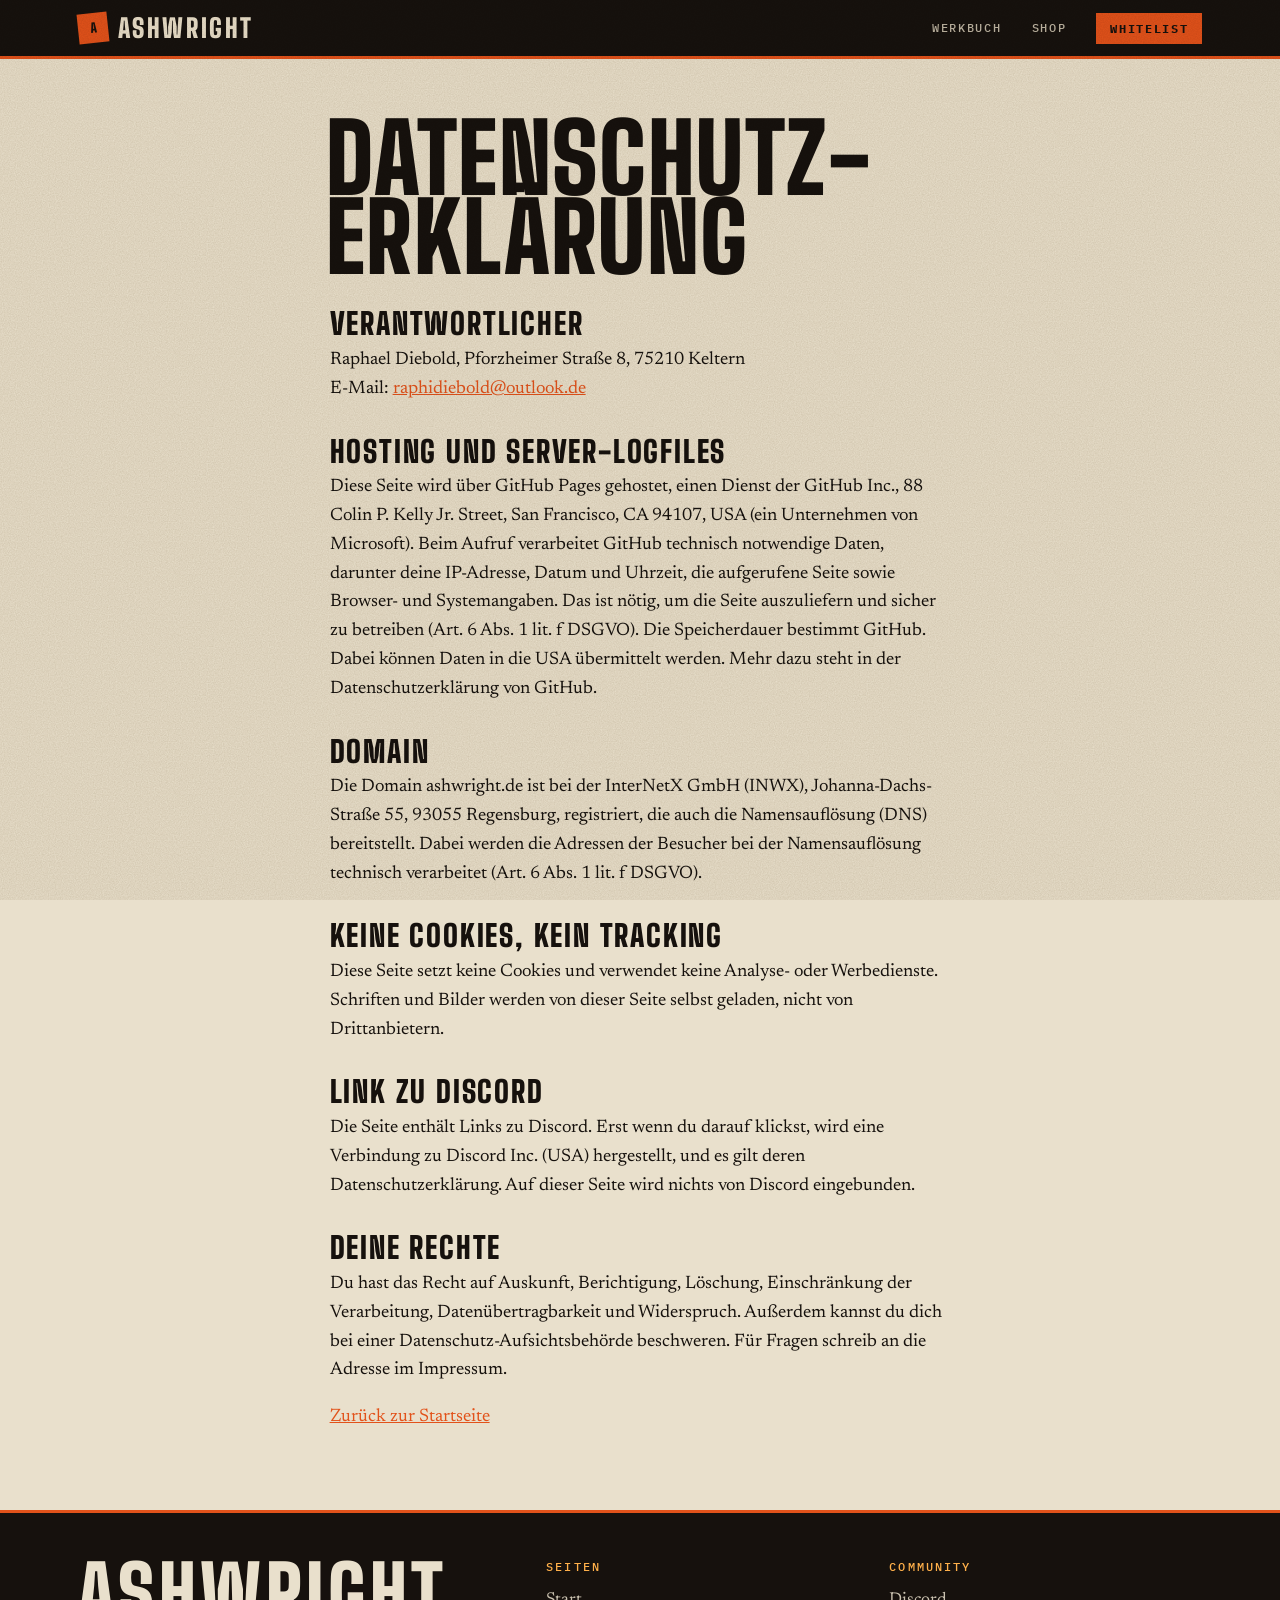
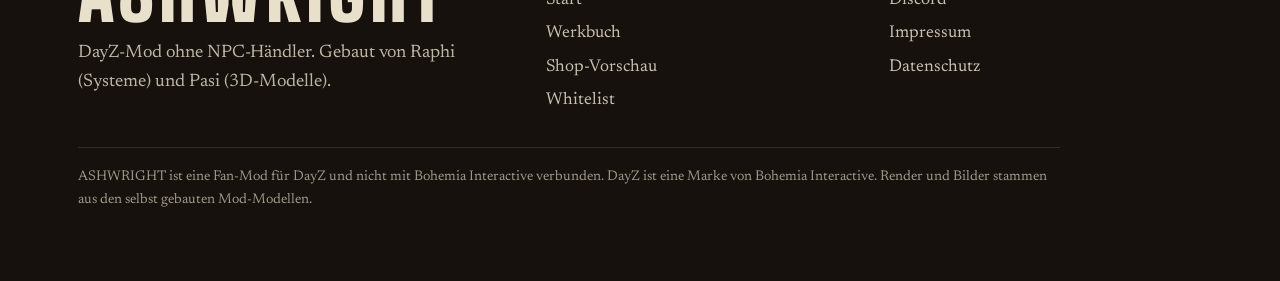
==== datenschutz.html @ f5976d49 "Englische Fassung (Start, Handbook, Shop), Sprachumschalter Co-Authored-By: Claude Sonnet 5.5 <norep" ====
<!doctype html>
<html lang="de">
<head>
<meta charset="utf-8">
<meta name="viewport" content="width=device-width,initial-scale=1">
<title>Datenschutz – ASHWRIGHT</title>
<meta name="description" content="Datenschutzerklärung von ashwright.de">
<meta name="robots" content="noindex">
<link rel="icon" type="image/png" href="favicon.png">
<link rel="canonical" href="https://ashwright.de/datenschutz.html">


<link rel="preload" href="fonts/big-shoulders-display-latin-900-normal.woff2" as="font" type="font/woff2" crossorigin>
<link rel="stylesheet" href="style.css">
<script>document.documentElement.classList.add('js')</script>

</head>
<body>
<a class="skip" href="#main">Zum Inhalt</a>
<header class="bar"><div class="wrap">
  <a class="brand" href="./"><i>A</i>ASHWRIGHT</a>
  <nav aria-label="Hauptmenü">
    <a href="werkbuch.html">Werkbuch</a>
    <a href="shop.html">Shop</a>
    
    <a class="go" href="./#whitelist">Whitelist</a>
  </nav>
</div></header>
<main id="main">

<div class="wrap legal">
  <h1>Datenschutz&shy;erklärung</h1>
  <h2>Verantwortlicher</h2>
  <p>Raphael Diebold, Pforzheimer Straße 8, 75210 Keltern<br>E-Mail: <a href="mailto:raphidiebold@outlook.de">raphidiebold@outlook.de</a></p>
  <h2>Hosting und Server-Logfiles</h2>
  <p>Diese Seite wird über GitHub Pages gehostet, einen Dienst der GitHub Inc., 88 Colin P. Kelly Jr. Street, San Francisco, CA 94107, USA (ein Unternehmen von Microsoft). Beim Aufruf verarbeitet GitHub technisch notwendige Daten, darunter deine IP-Adresse, Datum und Uhrzeit, die aufgerufene Seite sowie Browser- und Systemangaben. Das ist nötig, um die Seite auszuliefern und sicher zu betreiben (Art. 6 Abs. 1 lit. f DSGVO). Die Speicherdauer bestimmt GitHub. Dabei können Daten in die USA übermittelt werden. Mehr dazu steht in der Datenschutzerklärung von GitHub.</p>
  <h2>Domain</h2>
  <p>Die Domain ashwright.de ist bei der InterNetX GmbH (INWX), Johanna-Dachs-Straße 55, 93055 Regensburg, registriert, die auch die Namensauflösung (DNS) bereitstellt. Dabei werden die Adressen der Besucher bei der Namensauflösung technisch verarbeitet (Art. 6 Abs. 1 lit. f DSGVO).</p>
  <h2>Keine Cookies, kein Tracking</h2>
  <p>Diese Seite setzt keine Cookies und verwendet keine Analyse- oder Werbedienste. Schriften und Bilder werden von dieser Seite selbst geladen, nicht von Drittanbietern.</p>
  <h2>Link zu Discord</h2>
  <p>Die Seite enthält Links zu Discord. Erst wenn du darauf klickst, wird eine Verbindung zu Discord Inc. (USA) hergestellt, und es gilt deren Datenschutzerklärung. Auf dieser Seite wird nichts von Discord eingebunden.</p>
  <h2>Deine Rechte</h2>
  <p>Du hast das Recht auf Auskunft, Berichtigung, Löschung, Einschränkung der Verarbeitung, Datenübertragbarkeit und Widerspruch. Außerdem kannst du dich bei einer Datenschutz-Aufsichtsbehörde beschweren. Für Fragen schreib an die Adresse im Impressum.</p>
  <p><a href="./">Zurück zur Startseite</a></p>
</div>
</main>
<footer><div class="wrap">
  <div><div class="logo-big">ASHWRIGHT</div><p style="margin:12px 0 0;max-width:24em;opacity:.8">DayZ-Mod ohne NPC-Händler. Gebaut von Raphi (Systeme) und Pasi (3D-Modelle).</p></div>
  <div><h4>Seiten</h4><a href="./">Start</a><a href="werkbuch.html">Werkbuch</a><a href="shop.html">Shop-Vorschau</a><a href="./#whitelist">Whitelist</a></div>
  <div><h4>Community</h4><a href="https://discord.gg/mjJFGwnTns">Discord</a><a href="impressum.html">Impressum</a><a href="datenschutz.html">Datenschutz</a></div>
  <p class="fine">ASHWRIGHT ist eine Fan-Mod für DayZ und nicht mit Bohemia Interactive verbunden. DayZ ist eine Marke von Bohemia Interactive. Render und Bilder stammen aus den selbst gebauten Mod-Modellen.</p>
</div></footer>
<script>
(function(){var els=document.querySelectorAll('.rv');if(!('IntersectionObserver' in window)){els.forEach(function(e){e.classList.add('in')});return}
var io=new IntersectionObserver(function(en){en.forEach(function(x){if(x.isIntersecting){x.target.classList.add('in');io.unobserve(x.target)}})},{rootMargin:'0px 0px -8% 0px'});els.forEach(function(e){io.observe(e)});
var toc=document.querySelectorAll('.toc a');if(toc.length){var map={};toc.forEach(function(a){map[a.getAttribute('href').slice(1)]=a});
var so=new IntersectionObserver(function(en){en.forEach(function(x){if(x.isIntersecting){toc.forEach(function(a){a.classList.remove('on')});var a=map[x.target.id];if(a)a.classList.add('on')}})},{rootMargin:'-20% 0px -70% 0px'});
document.querySelectorAll('.chapter').forEach(function(c){so.observe(c)})}})();
</script>
</body>
</html>
---- style.css ----
/* ASHWRIGHT – Werkstattbuch
   Papier, Tinte, Esse. Schriften liegen lokal in /fonts (keine Verbindung zu Drittanbietern). */

@font-face{font-family:"Shoulders";src:url(fonts/big-shoulders-display-latin-800-normal.woff2) format("woff2");font-weight:800;font-display:swap}
@font-face{font-family:"Shoulders";src:url(fonts/big-shoulders-display-latin-900-normal.woff2) format("woff2");font-weight:900;font-display:swap}
@font-face{font-family:"Newsreader";src:url(fonts/newsreader-latin-wght-normal.woff2) format("woff2");font-weight:200 800;font-style:normal;font-display:swap}
@font-face{font-family:"Newsreader";src:url(fonts/newsreader-latin-wght-italic.woff2) format("woff2");font-weight:200 800;font-style:italic;font-display:swap}
@font-face{font-family:"Plex Mono";src:url(fonts/ibm-plex-mono-latin-500-normal.woff2) format("woff2");font-weight:500;font-display:swap}
@font-face{font-family:"Plex Mono";src:url(fonts/ibm-plex-mono-latin-700-normal.woff2) format("woff2");font-weight:700;font-display:swap}

:root{
  --paper:#e9e0cc; --paper-2:#ddd2b8; --paper-3:#cfc3a5;
  --ink:#16110d; --soot:#2b231c; --board:#1d1713;
  --ember:#e2521a; --glow:#ffb04a;
  --patina:#2f7a67; --steel:#5b6770; --rule:#16110d;
  --f-display:"Shoulders","Arial Narrow",Impact,sans-serif;
  --f-text:"Newsreader",Georgia,"Times New Roman",serif;
  --f-mono:"Plex Mono",ui-monospace,Consolas,monospace;
  --gutter:clamp(18px,4.5vw,64px);
  --max:1240px;
}
*{box-sizing:border-box}
html{scroll-behavior:smooth;scroll-padding-top:72px}
body{margin:0;background:var(--paper);color:var(--ink);font:400 clamp(18px,1.25vw,20px)/1.6 var(--f-text);-webkit-font-smoothing:antialiased;overflow-x:hidden}
/* Papierkorn */
body::before{content:"";position:fixed;inset:0;z-index:100;pointer-events:none;opacity:.5;mix-blend-mode:multiply;
  background-image:url("data:image/svg+xml;utf8,<svg xmlns='http://www.w3.org/2000/svg' width='220' height='220'><filter id='n'><feTurbulence type='fractalNoise' baseFrequency='.85' numOctaves='2' stitchTiles='stitch'/><feColorMatrix values='0 0 0 0 .35  0 0 0 0 .28  0 0 0 0 .18  0 0 0 .55 0'/></filter><rect width='100%' height='100%' filter='url(%23n)'/></svg>")}
img{display:block;max-width:100%;height:auto}
a{color:inherit}
:focus-visible{outline:3px solid var(--ember);outline-offset:3px}
.wrap{max-width:var(--max);margin-inline:auto;padding-inline:var(--gutter)}
.mono{font-family:var(--f-mono);font-weight:500;font-size:.72em;letter-spacing:.14em;text-transform:uppercase}
.skip{position:absolute;left:-999px}.skip:focus{left:12px;top:12px;z-index:200;background:var(--ink);color:var(--paper);padding:8px 12px}

/* ---------- Kopfleiste ---------- */
.bar{position:sticky;top:0;z-index:50;background:var(--ink);color:var(--paper);border-bottom:3px solid var(--ember)}
.bar .wrap{display:flex;align-items:center;gap:clamp(14px,3vw,38px);height:56px}
.brand{font:900 26px/1 var(--f-display);letter-spacing:.1em;text-decoration:none;color:var(--paper);display:flex;align-items:center;gap:10px}
.brand i{font-style:normal;display:grid;place-items:center;width:30px;height:30px;background:var(--ember);color:var(--ink);font-size:13px;letter-spacing:0;transform:rotate(-6deg)}
.bar nav{display:flex;gap:clamp(12px,2.4vw,30px);margin-left:auto;align-items:center}
.bar nav a{font:500 12px var(--f-mono);letter-spacing:.14em;text-transform:uppercase;text-decoration:none;opacity:.8;padding:6px 0;border-bottom:2px solid transparent}
.bar nav a:hover,.bar nav a[aria-current]{opacity:1;border-color:var(--ember)}
.bar .go{background:var(--ember);color:var(--ink);opacity:1;padding:8px 14px;border:0;font-weight:700}
.bar .go:hover{background:var(--glow);border:0}
.bar nav a.lang{border:2px solid var(--paper);padding:4px 8px;opacity:.9}.bar nav a.lang:hover{background:var(--paper);color:var(--ink)}
@media(max-width:760px){.bar nav a:not(.go):not(.lang){display:none}.bar nav{margin-left:auto}.bar .go{margin-left:0}}

/* ---------- Knöpfe ---------- */
.btn{display:inline-flex;align-items:center;gap:10px;padding:16px 26px;border:3px solid var(--ink);background:var(--ember);color:var(--ink);
  font:800 20px/1 var(--f-display);letter-spacing:.1em;text-transform:uppercase;text-decoration:none;box-shadow:6px 6px 0 var(--ink);transition:transform .12s,box-shadow .12s}
.btn:hover{transform:translate(3px,3px);box-shadow:3px 3px 0 var(--ink)}
.btn:active{transform:translate(6px,6px);box-shadow:0 0 0 var(--ink)}
.btn.ghost{background:transparent}
.btn.dark{background:var(--ink);color:var(--paper);box-shadow:6px 6px 0 var(--ember);border-color:var(--ink)}
.btn.dark:hover{box-shadow:3px 3px 0 var(--ember)}
.btn[aria-disabled=true]{background:var(--paper-3);box-shadow:none;cursor:not-allowed;opacity:.75}

/* ---------- Titelseite ---------- */
.hero{position:relative;overflow-x:clip;padding-block:clamp(28px,5vw,64px) clamp(40px,6vw,84px);border-bottom:3px solid var(--ink)}
.hero .wrap{display:grid;grid-template-columns:minmax(0,1.05fr) minmax(0,.95fr);gap:clamp(24px,4vw,64px);align-items:center}
.kicker{display:flex;flex-wrap:wrap;gap:8px 18px;margin-bottom:18px}
.kicker span{border:2px solid var(--ink);padding:5px 10px}
.kicker span:first-child{background:var(--ink);color:var(--paper)}
h1{margin:0;font:900 clamp(54px,8.4vw,126px)/.82 var(--f-display);letter-spacing:.015em;text-transform:uppercase;margin-left:-.04em}
h1 .o{color:var(--ember)}
.promise{max-width:30em;margin:22px 0 28px;font-size:clamp(20px,1.7vw,25px);line-height:1.45}
.promise b{font-weight:700;background:linear-gradient(transparent 62%,rgba(226,82,26,.38) 62%)}
.cta{display:flex;flex-wrap:wrap;gap:18px 22px;align-items:center}
.cta small{font:500 12px/1.4 var(--f-mono);letter-spacing:.1em;text-transform:uppercase;max-width:16em;opacity:.75}

/* Erz-Tafel mit Beschriftung */
.plate{position:relative;background:var(--board);padding:12px;border:3px solid var(--ink);box-shadow:12px 12px 0 var(--ink);transform:rotate(1.2deg)}
.plate img{width:100%;aspect-ratio:1400/787;object-fit:cover;filter:saturate(.95) contrast(1.05)}
.plate::before,.plate::after{content:"";position:absolute;width:12px;height:12px;border-radius:50%;background:var(--paper-3);box-shadow:inset -2px -2px 0 rgba(0,0,0,.4);top:-6px}
.plate::before{left:18px}.plate::after{right:18px}
.tag{position:absolute;z-index:3;background:var(--paper);border:2px solid var(--ink);padding:4px 8px;font:500 11px/1.3 var(--f-mono);letter-spacing:.1em;text-transform:uppercase;white-space:nowrap}
.tag::after{content:"";position:absolute;width:2px;background:var(--ink);left:14px;top:100%;height:var(--l,30px)}
.tag b{color:var(--ember)}
.t1{left:2%;top:6%;--l:86px}.t2{left:33%;top:21%;--l:58px}.t3{right:2%;top:8%;--l:98px}
.stamp{position:absolute;right:-18px;bottom:-26px;width:clamp(96px,11vw,150px);aspect-ratio:1;border:4px solid var(--ember);border-radius:50%;display:grid;place-items:center;
  color:var(--ember);font:900 clamp(26px,3.2vw,44px)/1 var(--f-display);letter-spacing:.06em;transform:rotate(-14deg);background:var(--paper);z-index:4;animation:stamp .6s .7s cubic-bezier(.2,1.6,.4,1) both}
.stamp::before{content:"";position:absolute;inset:7px;border:2px dashed var(--ember);border-radius:50%}
.stamp small{position:absolute;bottom:17%;font:700 9px var(--f-mono);letter-spacing:.2em}
@keyframes stamp{from{transform:rotate(-14deg) scale(2.4);opacity:0}to{transform:rotate(-14deg) scale(1);opacity:1}}
@media(max-width:560px){.cta small{flex-basis:100%;max-width:none}.btn{font-size:18px;padding:14px 18px}}
@media(max-width:900px){.hero .wrap{grid-template-columns:1fr}.plate{transform:none;margin-top:10px}.t2{display:none}}

/* Lauftext-Band */
.ticker{background:var(--ember);color:var(--ink);border-bottom:3px solid var(--ink);overflow:hidden;white-space:nowrap}
.ticker div{display:inline-block;padding:10px 0;animation:run 38s linear infinite;font:800 18px var(--f-display);letter-spacing:.14em;text-transform:uppercase}
.ticker span{margin-inline:22px}
@keyframes run{to{transform:translateX(-50%)}}

/* ---------- Abschnitte ---------- */
section{padding-block:clamp(44px,7vw,96px)}
.sec-head{display:grid;grid-template-columns:auto 1fr;gap:6px clamp(14px,2.4vw,32px);align-items:end;margin-bottom:clamp(24px,4vw,48px)}
.sec-head .no{font:900 clamp(60px,8vw,120px)/.8 var(--f-display);color:transparent;-webkit-text-stroke:2px var(--ink);grid-row:span 2}
h2{margin:0;font:900 clamp(38px,5.6vw,78px)/.92 var(--f-display);text-transform:uppercase;letter-spacing:.02em}
.sec-head p{margin:0;max-width:36em;font-size:1.05em}
h3{margin:0 0 6px;font:800 26px/1 var(--f-display);letter-spacing:.06em;text-transform:uppercase}
p{margin:0 0 1em}

/* So läuft es: Auftragskette */
.chain{display:grid;grid-template-columns:repeat(4,1fr);gap:0;border:3px solid var(--ink);background:var(--paper-2)}
.chain li{list-style:none;padding:22px 20px 26px;border-right:3px solid var(--ink);position:relative}
.chain li:last-child{border:0}
.chain .n{font:900 56px/1 var(--f-display);color:var(--ember)}
.chain h3{margin-top:10px}
.chain p{margin:8px 0 0;font-size:.92em}
.chain li::after{content:"";position:absolute;right:-12px;top:50%;width:21px;height:21px;background:var(--paper);border-top:3px solid var(--ink);border-right:3px solid var(--ink);transform:translateY(-50%) rotate(45deg);z-index:2}
.chain li:last-child::after{display:none}
.chain{padding:0;margin:0}
.chain.c3{grid-template-columns:repeat(3,1fr)}
.chain.c3 li:nth-child(2){border-right:3px solid var(--ink)}
@media(max-width:900px){.chain.c3{grid-template-columns:1fr}.chain.c3 li{border-right:0!important;border-bottom:3px solid var(--ink)}.chain.c3 li:last-child{border-bottom:0}}
@media(max-width:900px){.chain{grid-template-columns:1fr 1fr}.chain li:nth-child(2){border-right:0}.chain li:nth-child(-n+2){border-bottom:3px solid var(--ink)}.chain li::after{display:none}}
@media(max-width:520px){.chain{grid-template-columns:1fr}.chain li{border-right:0!important;border-bottom:3px solid var(--ink)}.chain li:last-child{border-bottom:0}}

/* Preistafel (Schmiede-Tafel, dunkel) */
.board{background:var(--board);color:var(--paper);border-block:3px solid var(--ink);position:relative;overflow:hidden}
.board::before{content:"";position:absolute;right:-12%;top:-30%;width:60%;aspect-ratio:1;background:radial-gradient(closest-side,rgba(226,82,26,.38),transparent);pointer-events:none}
.board .sec-head .no{-webkit-text-stroke-color:var(--paper)}
.board .wrap{position:relative}
.menu{display:grid;grid-template-columns:minmax(0,1.3fr) minmax(0,.7fr);gap:clamp(24px,4vw,64px)}
.price-list{margin:0;padding:0;list-style:none}
.price-list li{padding:18px 0 20px;border-bottom:1px dashed rgba(233,224,204,.28)}
.price-list li:first-child{border-top:1px dashed rgba(233,224,204,.28)}
.price-list .row{display:flex;align-items:baseline;gap:12px}
.price-list h3{font-size:32px;margin:0;color:var(--glow);white-space:nowrap}
.price-list .dots{flex:1;border-bottom:3px dotted rgba(233,224,204,.35);min-width:20px;transform:translateY(-6px)}
.price-list .pr{font:800 28px var(--f-display);letter-spacing:.06em;white-space:nowrap}
.price-list .pr s{text-decoration:none;opacity:.55;font:500 11px var(--f-mono);letter-spacing:.12em;margin-left:8px}
.price-list p{margin:8px 0 0;font-size:.9em;opacity:.8;max-width:36em}
.badge{display:inline-block;margin-left:10px;padding:3px 8px;border:2px solid var(--ember);color:var(--ember);font:700 10px var(--f-mono);letter-spacing:.14em;text-transform:uppercase;vertical-align:middle}
.fair{background:var(--paper);color:var(--ink);padding:26px 24px 28px;border:3px solid var(--ink);box-shadow:8px 8px 0 var(--ember);align-self:start;transform:rotate(-1deg)}
.fair h3{font-size:30px;margin-bottom:12px}
.fair ul{margin:0 0 14px;padding:0;list-style:none}
.fair li{padding:7px 0 7px 30px;position:relative;font-size:.92em;border-bottom:1px solid rgba(22,17,13,.18)}
.fair li::before{content:"";position:absolute;left:2px;top:12px;width:16px;height:9px;border-left:4px solid var(--patina);border-bottom:4px solid var(--patina);transform:rotate(-45deg)}
.fair li.no::before{border:0;transform:none;content:"×";color:var(--ember);font:900 26px/1 var(--f-display);top:5px;left:2px;width:auto;height:auto}
.fair .mono{display:block;opacity:.7;margin-top:10px;font-size:.62em;line-height:1.6}
@media(max-width:900px){.menu{grid-template-columns:1fr}.fair{transform:none}}
@media(max-width:560px){.price-list .row{flex-wrap:wrap}.price-list .dots{display:none}.price-list .pr{margin-left:auto}.price-list h3{white-space:normal}}

/* Werkbuch-Vorschau: Berufsgruppen */
.guilds{display:grid;grid-template-columns:repeat(4,1fr);gap:18px}
.guild{background:var(--paper-2);border:3px solid var(--ink);padding:0;display:flex;flex-direction:column;text-decoration:none;transition:transform .15s,box-shadow .15s;box-shadow:6px 6px 0 var(--ink)}
.guild:hover{transform:translate(-3px,-3px);box-shadow:9px 9px 0 var(--ember)}
.guild header{padding:12px 16px;background:var(--ink);color:var(--paper);display:flex;justify-content:space-between;align-items:baseline}
.guild header h3{margin:0;font-size:30px}
.guild .body{padding:16px 16px 20px;flex:1}
.guild ul{margin:12px 0 0;padding:0;list-style:none;font:500 12px/1.9 var(--f-mono);letter-spacing:.1em;text-transform:uppercase}
.guild li::before{content:"";display:inline-block;width:8px;height:8px;background:var(--c,var(--ember));margin-right:9px}
.guild p{margin:0;font-size:.94em}
.g1{--c:var(--steel)}.g2{--c:var(--ember)}.g3{--c:var(--patina)}.g4{--c:var(--glow)}
@media(max-width:1000px){.guilds{grid-template-columns:1fr 1fr}}@media(max-width:560px){.guilds{grid-template-columns:1fr}}

/* Güte-Leiter */
.scale{margin-top:clamp(34px,5vw,60px);border:3px solid var(--ink);background:var(--paper)}
.scale h3{padding:14px 20px;border-bottom:3px solid var(--ink);background:var(--paper-3);margin:0}
.rungs{display:grid;grid-template-columns:repeat(5,1fr);margin:0;padding:0;list-style:none}
.rungs li{padding:58px 16px 18px;border-right:2px solid var(--ink);position:relative;font:800 22px/1 var(--f-display);letter-spacing:.07em;text-transform:uppercase}
.rungs li:last-child{border:0}
.rungs li::before{content:"";position:absolute;left:0;right:0;top:0;height:calc(10px + var(--i)*7px);background:var(--c)}
.rungs li small{display:block;margin-top:8px;font:500 11px/1.4 var(--f-mono);letter-spacing:.08em;opacity:.75}
.rungs li:nth-child(1){--i:0;--c:#8d8576}.rungs li:nth-child(2){--i:1;--c:#a07a4c}.rungs li:nth-child(3){--i:2;--c:var(--patina)}.rungs li:nth-child(4){--i:3;--c:var(--ember)}.rungs li:nth-child(5){--i:4;--c:var(--glow)}
@media(max-width:700px){.rungs{grid-template-columns:1fr}.rungs li{border-right:0;border-bottom:2px solid var(--ink);padding:16px 16px 16px 36px}.rungs li::before{right:auto;bottom:0;width:16px;height:auto}.rungs li:last-child{border:0}}

/* Whitelist-Zettel */
.ticket-sec{background:var(--paper-2);border-top:3px solid var(--ink)}
.ticket{display:grid;grid-template-columns:minmax(0,1fr) 280px;background:var(--paper);border:3px solid var(--ink);box-shadow:10px 10px 0 var(--ink);position:relative}
.ticket .main{padding:clamp(22px,3.4vw,44px)}
.ticket .side{border-left:3px dashed var(--ink);padding:28px 22px;display:flex;flex-direction:column;justify-content:center;gap:12px;background:var(--paper-3)}
.ticket::before,.ticket::after{content:"";position:absolute;right:269px;width:30px;height:30px;border-radius:50%;background:var(--paper-2);border:3px solid var(--ink)}
.ticket::before{top:-17px}.ticket::after{bottom:-17px}
.ticket h2{font-size:clamp(40px,5vw,66px);margin-bottom:14px}
.ticket ol{margin:0 0 18px;padding-left:1.2em}
.ticket ol li{margin-bottom:.3em}
.side .big{font:900 72px/.9 var(--f-display);color:var(--ember)}
@media(max-width:900px){.ticket{grid-template-columns:1fr}.ticket .side{border-left:0;border-top:3px dashed var(--ink)}.ticket::before,.ticket::after{display:none}}

/* Fragen */
.faq{max-width:860px}
.faq details{border-bottom:3px solid var(--ink)}
.faq details:first-child{border-top:3px solid var(--ink)}
.faq summary{cursor:pointer;list-style:none;padding:20px 52px 20px 0;font:800 clamp(22px,2.4vw,30px)/1.1 var(--f-display);letter-spacing:.05em;text-transform:uppercase;position:relative}
.faq summary::-webkit-details-marker{display:none}
.faq summary::after{content:"+";position:absolute;right:6px;top:14px;font:500 34px/1 var(--f-mono);color:var(--ember);transition:transform .2s}
.faq details[open] summary::after{transform:rotate(45deg)}
.faq details p{padding:0 0 20px;max-width:38em;margin:0}

/* Fuß */
footer{background:var(--ink);color:var(--paper);padding-block:46px 56px;border-top:3px solid var(--ember)}
footer .wrap{display:grid;grid-template-columns:1.4fr 1fr 1fr;gap:30px}
footer h4{margin:0 0 10px;font:500 12px var(--f-mono);letter-spacing:.18em;text-transform:uppercase;color:var(--glow)}
footer a{display:block;text-decoration:none;opacity:.85;padding:3px 0;font-size:.95em}footer a:hover{opacity:1;color:var(--glow)}
footer .fine{grid-column:1/-1;border-top:1px solid rgba(233,224,204,.2);padding-top:18px;font-size:.78em;opacity:.65;max-width:70em}
footer .logo-big{font:900 clamp(44px,6vw,76px)/.9 var(--f-display);letter-spacing:.06em}
@media(max-width:760px){footer .wrap{grid-template-columns:1fr}}

/* Werkbuch (Leseseite) */
.book{display:grid;grid-template-columns:250px minmax(0,1fr);gap:clamp(24px,5vw,72px);padding-block:clamp(30px,5vw,60px)}
.toc{position:sticky;top:84px;align-self:start;border:3px solid var(--ink);background:var(--paper-2);box-shadow:6px 6px 0 var(--ink)}
.toc h2{font-size:22px;padding:12px 16px;background:var(--ink);color:var(--paper);letter-spacing:.14em}
.toc ol{margin:0;padding:8px 0;list-style:none;counter-reset:c}
.toc li{counter-increment:c}
.toc a{display:block;padding:7px 16px 7px 44px;text-decoration:none;position:relative;font:500 13px/1.3 var(--f-mono);letter-spacing:.08em;text-transform:uppercase}
.toc a::before{content:counter(c,decimal-leading-zero);position:absolute;left:14px;color:var(--ember);font-weight:700}
.toc a:hover,.toc a.on{background:var(--ink);color:var(--paper)}
.chapter{padding-block:0 clamp(40px,6vw,76px);max-width:46rem}
.chapter+.chapter{border-top:3px solid var(--ink);padding-top:clamp(34px,5vw,60px)}
.chapter .mono{color:var(--ember)}
.chapter h2{margin:6px 0 20px;font-size:clamp(44px,6vw,84px)}
.chapter p{font-size:1.05em}
.chapter > p:first-of-type::first-letter{float:left;font:900 5.2em/.78 var(--f-display);margin:6px 12px 0 0;color:var(--ember)}
.callout{margin:24px 0;border-left:8px solid var(--ember);background:var(--paper-2);padding:16px 20px;font-size:.96em}
.callout b{font-family:var(--f-display);font-weight:800;letter-spacing:.08em;text-transform:uppercase;font-size:1.15em}
.pic{margin:26px 0;border:3px solid var(--ink);background:var(--board);box-shadow:8px 8px 0 var(--ink)}
.pic figcaption{padding:8px 12px;background:var(--paper);border-top:3px solid var(--ink);font:500 11px/1.4 var(--f-mono);letter-spacing:.1em;text-transform:uppercase}
.jobs{margin:24px 0;display:grid;gap:0;border:3px solid var(--ink)}
.job{display:grid;grid-template-columns:190px 1fr;border-bottom:2px solid var(--ink);background:var(--paper)}
.job:last-child{border-bottom:0}
.job:nth-child(even){background:var(--paper-2)}
.job h3{margin:0;padding:12px 14px;border-right:2px solid var(--ink);font-size:24px;display:flex;align-items:center;border-left:10px solid var(--c,var(--ember))}
.job p{margin:0;padding:12px 16px;font-size:.93em}
.rank{display:grid;grid-template-columns:repeat(3,1fr);gap:14px;margin:24px 0}
.rank div{border:3px solid var(--ink);padding:14px 16px;background:var(--paper-2);box-shadow:5px 5px 0 var(--ink)}
.rank h3{font-size:26px;margin-bottom:2px}
.rank small{font:500 11px var(--f-mono);letter-spacing:.14em;text-transform:uppercase;color:var(--ember)}
.rank p{margin:8px 0 0;font-size:.9em}
.cat-h{margin:34px 0 10px;font:500 12px var(--f-mono);letter-spacing:.2em;text-transform:uppercase;display:flex;align-items:center;gap:12px}
.cat-h::before{content:"";width:22px;height:22px;background:var(--c,var(--ember))}
@media(max-width:900px){.book{grid-template-columns:1fr}.toc{position:static}.job{grid-template-columns:1fr}.job h3{border-right:0;border-bottom:2px solid var(--ink)}.rank{grid-template-columns:1fr}}

/* Kleine Seiten (Shop-Vorschau, Recht) */
.page-head{padding-block:clamp(34px,6vw,76px) clamp(24px,4vw,44px);border-bottom:3px solid var(--ink)}
.page-head h1{font-size:clamp(56px,10vw,140px)}
.page-head p{max-width:34em;font-size:clamp(19px,1.6vw,23px);margin:18px 0 0}
.legal{max-width:46rem;padding-block:clamp(30px,5vw,60px)}
.legal h1{font-size:clamp(46px,8vw,96px);margin-bottom:24px}
.legal h2{font-size:30px;margin:34px 0 8px;letter-spacing:.06em}
.legal a{color:var(--ember)}
.notice{border:3px solid var(--ink);background:var(--paper-2);padding:18px 22px;margin:0 0 28px;box-shadow:6px 6px 0 var(--ink)}

/* Einblenden */
.js .rv{opacity:0;transform:translateY(22px);transition:opacity .6s,transform .6s}
.js .rv.in{opacity:1;transform:none}
.hero .kicker,.hero h1,.hero .promise,.hero .cta{animation:up .7s both}
.hero h1{animation-delay:.08s}.hero .promise{animation-delay:.2s}.hero .cta{animation-delay:.3s}
@keyframes up{from{opacity:0;transform:translateY(26px)}}
@media(prefers-reduced-motion:reduce){*{animation:none!important;transition:none!important}.js .rv{opacity:1;transform:none}html{scroll-behavior:auto}}
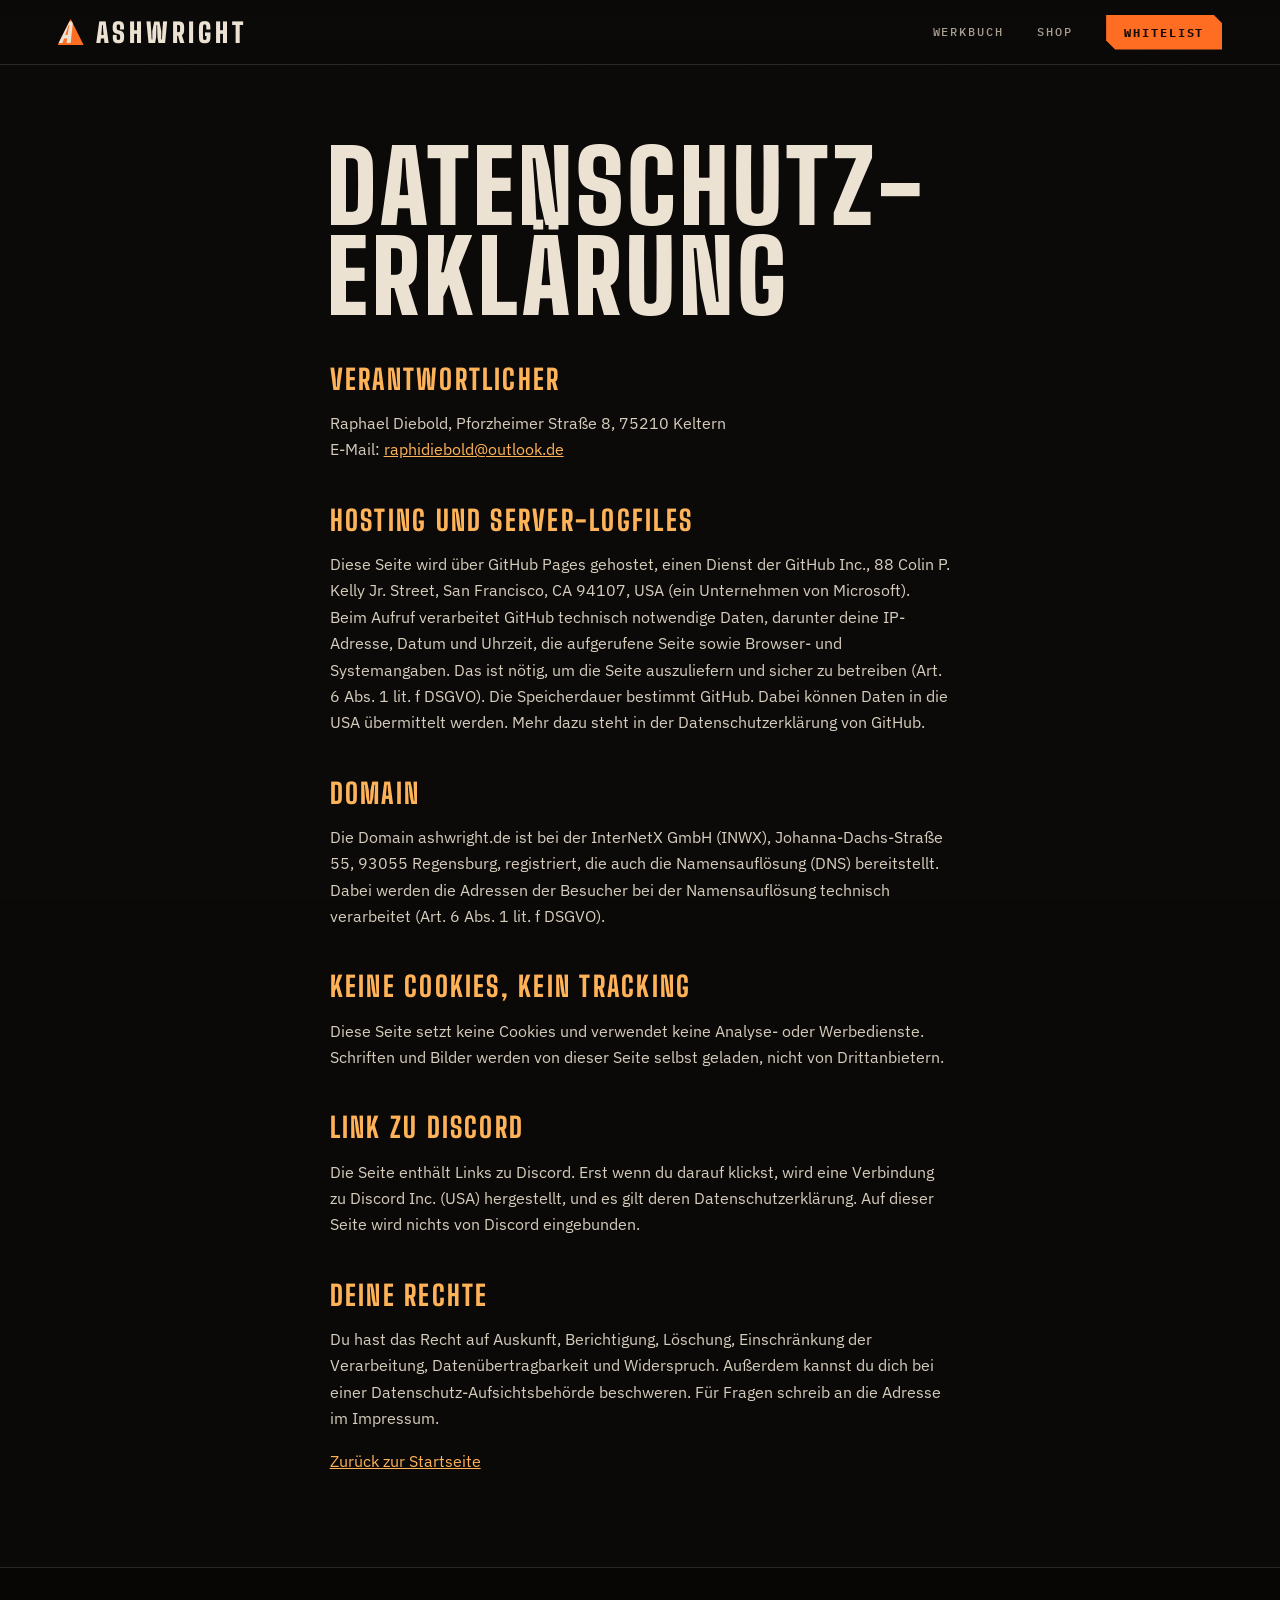
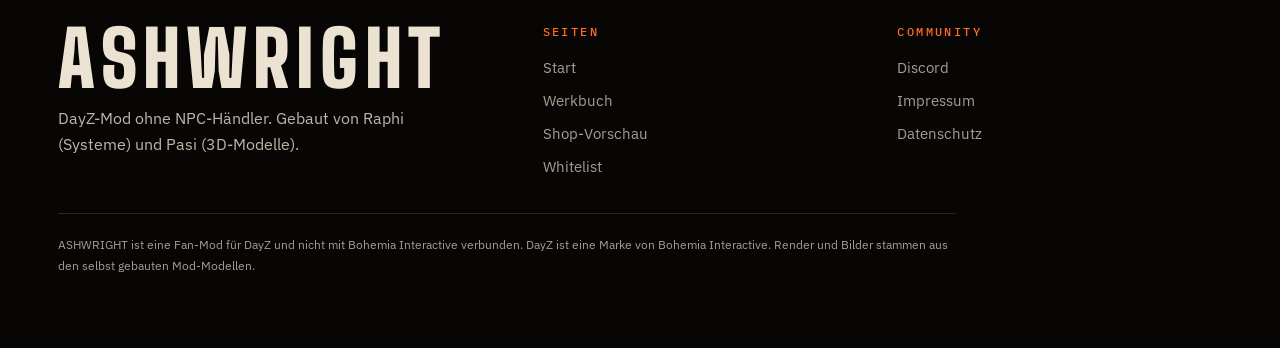
==== commit dc3c068f: "Cinematic-Design: Video-Hero aus Spielaufnahmen, dunkles Layout, Galerie, Berufe-Reiter Co-Authored-" ====
--- a/datenschutz.html
+++ b/datenschutz.html
@@ -11,7 +11,7 @@
 
 
 <link rel="preload" href="fonts/big-shoulders-display-latin-900-normal.woff2" as="font" type="font/woff2" crossorigin>
-<link rel="stylesheet" href="style.css">
+<link rel="stylesheet" href="style.css?v=20261019c">
 <script>document.documentElement.classList.add('js')</script>
 
 </head>
--- a/style.css
+++ b/style.css
@@ -1,251 +1,282 @@
-/* ASHWRIGHT – Werkstattbuch
-   Papier, Tinte, Esse. Schriften liegen lokal in /fonts (keine Verbindung zu Drittanbietern). */
+/* ASHWRIGHT – dunkel, cineastisch. Schriften liegen lokal in /fonts (keine Verbindung zu Drittanbietern). */
 
 @font-face{font-family:"Shoulders";src:url(fonts/big-shoulders-display-latin-800-normal.woff2) format("woff2");font-weight:800;font-display:swap}
 @font-face{font-family:"Shoulders";src:url(fonts/big-shoulders-display-latin-900-normal.woff2) format("woff2");font-weight:900;font-display:swap}
-@font-face{font-family:"Newsreader";src:url(fonts/newsreader-latin-wght-normal.woff2) format("woff2");font-weight:200 800;font-style:normal;font-display:swap}
-@font-face{font-family:"Newsreader";src:url(fonts/newsreader-latin-wght-italic.woff2) format("woff2");font-weight:200 800;font-style:italic;font-display:swap}
+@font-face{font-family:"Plex";src:url(fonts/ibm-plex-sans-latin-400-normal.woff2) format("woff2");font-weight:400;font-display:swap}
+@font-face{font-family:"Plex";src:url(fonts/ibm-plex-sans-latin-600-normal.woff2) format("woff2");font-weight:600;font-display:swap}
 @font-face{font-family:"Plex Mono";src:url(fonts/ibm-plex-mono-latin-500-normal.woff2) format("woff2");font-weight:500;font-display:swap}
 @font-face{font-family:"Plex Mono";src:url(fonts/ibm-plex-mono-latin-700-normal.woff2) format("woff2");font-weight:700;font-display:swap}
 
 :root{
-  --paper:#e9e0cc; --paper-2:#ddd2b8; --paper-3:#cfc3a5;
-  --ink:#16110d; --soot:#2b231c; --board:#1d1713;
-  --ember:#e2521a; --glow:#ffb04a;
-  --patina:#2f7a67; --steel:#5b6770; --rule:#16110d;
+  color-scheme:dark;
+  --bg:#0a0908; --bg-2:#121010; --bg-3:#1b1714; --line:rgba(236,226,210,.14); --line-2:rgba(236,226,210,.3);
+  --text:#ece2d2; --muted:#a79d8f; --ember:#ff6b21; --glow:#ffb257; --patina:#4bb89a; --steel:#8ba3af;
   --f-display:"Shoulders","Arial Narrow",Impact,sans-serif;
-  --f-text:"Newsreader",Georgia,"Times New Roman",serif;
+  --f-text:"Plex",system-ui,"Segoe UI",sans-serif;
   --f-mono:"Plex Mono",ui-monospace,Consolas,monospace;
-  --gutter:clamp(18px,4.5vw,64px);
-  --max:1240px;
+  --gutter:clamp(18px,4.5vw,72px);--max:1280px;
+  --cut:polygon(0 0,calc(100% - 16px) 0,100% 16px,100% 100%,16px 100%,0 calc(100% - 16px));
 }
 *{box-sizing:border-box}
-html{scroll-behavior:smooth;scroll-padding-top:72px}
-body{margin:0;background:var(--paper);color:var(--ink);font:400 clamp(18px,1.25vw,20px)/1.6 var(--f-text);-webkit-font-smoothing:antialiased;overflow-x:hidden}
-/* Papierkorn */
-body::before{content:"";position:fixed;inset:0;z-index:100;pointer-events:none;opacity:.5;mix-blend-mode:multiply;
-  background-image:url("data:image/svg+xml;utf8,<svg xmlns='http://www.w3.org/2000/svg' width='220' height='220'><filter id='n'><feTurbulence type='fractalNoise' baseFrequency='.85' numOctaves='2' stitchTiles='stitch'/><feColorMatrix values='0 0 0 0 .35  0 0 0 0 .28  0 0 0 0 .18  0 0 0 .55 0'/></filter><rect width='100%' height='100%' filter='url(%23n)'/></svg>")}
+html{scroll-behavior:smooth;scroll-padding-top:76px;background:var(--bg)}
+body{margin:0;background:var(--bg);color:var(--text);font:400 clamp(16px,1.1vw,18px)/1.65 var(--f-text);-webkit-font-smoothing:antialiased;overflow-x:hidden}
+body::after{content:"";position:fixed;inset:0;z-index:90;pointer-events:none;opacity:.07;mix-blend-mode:overlay;
+  background-image:url("data:image/svg+xml;utf8,<svg xmlns='http://www.w3.org/2000/svg' width='200' height='200'><filter id='n'><feTurbulence type='fractalNoise' baseFrequency='.9' numOctaves='2' stitchTiles='stitch'/></filter><rect width='100%' height='100%' filter='url(%23n)'/></svg>")}
 img{display:block;max-width:100%;height:auto}
 a{color:inherit}
-:focus-visible{outline:3px solid var(--ember);outline-offset:3px}
+:focus-visible{outline:2px solid var(--glow);outline-offset:3px}
 .wrap{max-width:var(--max);margin-inline:auto;padding-inline:var(--gutter)}
-.mono{font-family:var(--f-mono);font-weight:500;font-size:.72em;letter-spacing:.14em;text-transform:uppercase}
-.skip{position:absolute;left:-999px}.skip:focus{left:12px;top:12px;z-index:200;background:var(--ink);color:var(--paper);padding:8px 12px}
+.mono{font-family:var(--f-mono);font-weight:500;font-size:.74em;letter-spacing:.16em;text-transform:uppercase}
+.skip{position:absolute;left:-999px}.skip:focus{left:12px;top:12px;z-index:200;background:var(--ember);color:#150a04;padding:8px 12px}
+p{margin:0 0 1em}
+h2,h3{margin:0;font-family:var(--f-display);text-transform:uppercase;letter-spacing:.03em}
 
 /* ---------- Kopfleiste ---------- */
-.bar{position:sticky;top:0;z-index:50;background:var(--ink);color:var(--paper);border-bottom:3px solid var(--ember)}
-.bar .wrap{display:flex;align-items:center;gap:clamp(14px,3vw,38px);height:56px}
-.brand{font:900 26px/1 var(--f-display);letter-spacing:.1em;text-decoration:none;color:var(--paper);display:flex;align-items:center;gap:10px}
-.brand i{font-style:normal;display:grid;place-items:center;width:30px;height:30px;background:var(--ember);color:var(--ink);font-size:13px;letter-spacing:0;transform:rotate(-6deg)}
-.bar nav{display:flex;gap:clamp(12px,2.4vw,30px);margin-left:auto;align-items:center}
-.bar nav a{font:500 12px var(--f-mono);letter-spacing:.14em;text-transform:uppercase;text-decoration:none;opacity:.8;padding:6px 0;border-bottom:2px solid transparent}
-.bar nav a:hover,.bar nav a[aria-current]{opacity:1;border-color:var(--ember)}
-.bar .go{background:var(--ember);color:var(--ink);opacity:1;padding:8px 14px;border:0;font-weight:700}
-.bar .go:hover{background:var(--glow);border:0}
-.bar nav a.lang{border:2px solid var(--paper);padding:4px 8px;opacity:.9}.bar nav a.lang:hover{background:var(--paper);color:var(--ink)}
-@media(max-width:760px){.bar nav a:not(.go):not(.lang){display:none}.bar nav{margin-left:auto}.bar .go{margin-left:0}}
+.bar{position:sticky;top:0;z-index:60;background:linear-gradient(rgba(10,9,8,.92),rgba(10,9,8,.78));backdrop-filter:blur(10px);-webkit-backdrop-filter:blur(10px);border-bottom:1px solid var(--line)}
+.bar .wrap{display:flex;align-items:center;gap:clamp(14px,3vw,38px);height:64px}
+.brand{font:900 27px/1 var(--f-display);letter-spacing:.14em;text-decoration:none;display:flex;align-items:center;gap:12px}
+.brand i{width:26px;height:26px;background:var(--ember);clip-path:polygon(50% 0,100% 100%,0 100%);display:block}
+.bar nav{display:flex;gap:clamp(14px,2.6vw,34px);margin-left:auto;align-items:center}
+.bar nav a{font:500 12px var(--f-mono);letter-spacing:.16em;text-transform:uppercase;text-decoration:none;color:var(--muted);padding:6px 0;border-bottom:2px solid transparent;transition:color .15s}
+.bar nav a:hover,.bar nav a[aria-current]{color:var(--text);border-color:var(--ember)}
+.bar nav a.lang{border:1px solid var(--line-2);padding:5px 9px}
+.bar nav a.go{background:var(--ember);color:#150a04;padding:10px 18px;border:0;font-weight:700;clip-path:polygon(0 0,calc(100% - 9px) 0,100% 9px,100% 100%,9px 100%,0 calc(100% - 9px))}
+.bar nav a.go:hover{background:var(--glow);color:#150a04}
+@media(max-width:760px){.bar nav a:not(.go):not(.lang){display:none}.bar .wrap{gap:8px;height:58px}.brand{font-size:21px;gap:8px;letter-spacing:.1em}.brand i{width:20px;height:20px}.bar nav{gap:8px}.bar nav a.go{padding:9px 12px;font-size:11px}.bar nav a.lang{padding:5px 7px}}
 
 /* ---------- Knöpfe ---------- */
-.btn{display:inline-flex;align-items:center;gap:10px;padding:16px 26px;border:3px solid var(--ink);background:var(--ember);color:var(--ink);
-  font:800 20px/1 var(--f-display);letter-spacing:.1em;text-transform:uppercase;text-decoration:none;box-shadow:6px 6px 0 var(--ink);transition:transform .12s,box-shadow .12s}
-.btn:hover{transform:translate(3px,3px);box-shadow:3px 3px 0 var(--ink)}
-.btn:active{transform:translate(6px,6px);box-shadow:0 0 0 var(--ink)}
-.btn.ghost{background:transparent}
-.btn.dark{background:var(--ink);color:var(--paper);box-shadow:6px 6px 0 var(--ember);border-color:var(--ink)}
-.btn.dark:hover{box-shadow:3px 3px 0 var(--ember)}
-.btn[aria-disabled=true]{background:var(--paper-3);box-shadow:none;cursor:not-allowed;opacity:.75}
-
-/* ---------- Titelseite ---------- */
-.hero{position:relative;overflow-x:clip;padding-block:clamp(28px,5vw,64px) clamp(40px,6vw,84px);border-bottom:3px solid var(--ink)}
-.hero .wrap{display:grid;grid-template-columns:minmax(0,1.05fr) minmax(0,.95fr);gap:clamp(24px,4vw,64px);align-items:center}
-.kicker{display:flex;flex-wrap:wrap;gap:8px 18px;margin-bottom:18px}
-.kicker span{border:2px solid var(--ink);padding:5px 10px}
-.kicker span:first-child{background:var(--ink);color:var(--paper)}
-h1{margin:0;font:900 clamp(54px,8.4vw,126px)/.82 var(--f-display);letter-spacing:.015em;text-transform:uppercase;margin-left:-.04em}
-h1 .o{color:var(--ember)}
-.promise{max-width:30em;margin:22px 0 28px;font-size:clamp(20px,1.7vw,25px);line-height:1.45}
-.promise b{font-weight:700;background:linear-gradient(transparent 62%,rgba(226,82,26,.38) 62%)}
-.cta{display:flex;flex-wrap:wrap;gap:18px 22px;align-items:center}
-.cta small{font:500 12px/1.4 var(--f-mono);letter-spacing:.1em;text-transform:uppercase;max-width:16em;opacity:.75}
-
-/* Erz-Tafel mit Beschriftung */
-.plate{position:relative;background:var(--board);padding:12px;border:3px solid var(--ink);box-shadow:12px 12px 0 var(--ink);transform:rotate(1.2deg)}
-.plate img{width:100%;aspect-ratio:1400/787;object-fit:cover;filter:saturate(.95) contrast(1.05)}
-.plate::before,.plate::after{content:"";position:absolute;width:12px;height:12px;border-radius:50%;background:var(--paper-3);box-shadow:inset -2px -2px 0 rgba(0,0,0,.4);top:-6px}
-.plate::before{left:18px}.plate::after{right:18px}
-.tag{position:absolute;z-index:3;background:var(--paper);border:2px solid var(--ink);padding:4px 8px;font:500 11px/1.3 var(--f-mono);letter-spacing:.1em;text-transform:uppercase;white-space:nowrap}
-.tag::after{content:"";position:absolute;width:2px;background:var(--ink);left:14px;top:100%;height:var(--l,30px)}
-.tag b{color:var(--ember)}
-.t1{left:2%;top:6%;--l:86px}.t2{left:33%;top:21%;--l:58px}.t3{right:2%;top:8%;--l:98px}
-.stamp{position:absolute;right:-18px;bottom:-26px;width:clamp(96px,11vw,150px);aspect-ratio:1;border:4px solid var(--ember);border-radius:50%;display:grid;place-items:center;
-  color:var(--ember);font:900 clamp(26px,3.2vw,44px)/1 var(--f-display);letter-spacing:.06em;transform:rotate(-14deg);background:var(--paper);z-index:4;animation:stamp .6s .7s cubic-bezier(.2,1.6,.4,1) both}
-.stamp::before{content:"";position:absolute;inset:7px;border:2px dashed var(--ember);border-radius:50%}
-.stamp small{position:absolute;bottom:17%;font:700 9px var(--f-mono);letter-spacing:.2em}
-@keyframes stamp{from{transform:rotate(-14deg) scale(2.4);opacity:0}to{transform:rotate(-14deg) scale(1);opacity:1}}
-@media(max-width:560px){.cta small{flex-basis:100%;max-width:none}.btn{font-size:18px;padding:14px 18px}}
-@media(max-width:900px){.hero .wrap{grid-template-columns:1fr}.plate{transform:none;margin-top:10px}.t2{display:none}}
-
-/* Lauftext-Band */
-.ticker{background:var(--ember);color:var(--ink);border-bottom:3px solid var(--ink);overflow:hidden;white-space:nowrap}
-.ticker div{display:inline-block;padding:10px 0;animation:run 38s linear infinite;font:800 18px var(--f-display);letter-spacing:.14em;text-transform:uppercase}
-.ticker span{margin-inline:22px}
-@keyframes run{to{transform:translateX(-50%)}}
+.btn{display:inline-flex;align-items:center;gap:10px;padding:17px 30px;background:var(--ember);color:#150a04;border:0;cursor:pointer;
+  font:800 19px/1 var(--f-display);letter-spacing:.14em;text-transform:uppercase;text-decoration:none;clip-path:var(--cut);transition:background .15s,transform .15s,filter .15s}
+.btn:hover{background:var(--glow);transform:translateY(-2px);filter:drop-shadow(0 8px 18px rgba(255,107,33,.45))}
+.btn.ghost{background:rgba(236,226,210,.08);color:var(--text);box-shadow:inset 0 0 0 1px var(--line-2)}
+.btn.ghost:hover{background:rgba(236,226,210,.16);filter:none}
+.btn.dark{background:var(--text);color:#150a04}
+.btn.dark:hover{background:var(--glow)}
+
+/* ---------- Titelbild ---------- */
+.hero{position:relative;isolation:isolate;min-height:min(100svh - 64px,980px);display:flex;flex-direction:column;justify-content:flex-end;overflow:hidden;background:#000}
+.hero video,.hero .poster{position:absolute;inset:0;width:100%;height:100%;object-fit:cover;z-index:-3}
+.hero::before{content:"";position:absolute;inset:0;z-index:-2;background:
+  radial-gradient(120% 90% at 30% 55%,transparent 30%,rgba(10,9,8,.7) 100%),
+  linear-gradient(to top,var(--bg) 2%,rgba(10,9,8,.55) 38%,rgba(10,9,8,.2) 70%,rgba(10,9,8,.6))}
+.hero canvas{position:absolute;inset:0;width:100%;height:100%;z-index:-1;pointer-events:none}
+.hero .wrap{width:100%;padding-block:clamp(60px,12vh,150px) 40px}
+.kicker{display:flex;flex-wrap:wrap;gap:8px 22px;margin-bottom:14px;color:var(--glow)}
+.kicker span+span::before{content:"";display:inline-block;width:5px;height:5px;background:var(--ember);margin-right:22px;vertical-align:middle;transform:rotate(45deg)}
+h1{margin:0;font:900 clamp(64px,15vw,230px)/.8 var(--f-display);letter-spacing:.04em;text-transform:uppercase;text-shadow:0 4px 60px rgba(255,107,33,.35),0 2px 0 rgba(0,0,0,.4);margin-left:-.03em}
+h1 .o{color:var(--ember);text-shadow:0 0 70px rgba(255,107,33,.6)}
+.lede{max-width:34em;margin:22px 0 30px;font-size:clamp(18px,1.6vw,23px);line-height:1.5;color:#f6eddd}
+.lede b{font-weight:600;color:var(--glow)}
+.cta{display:flex;flex-wrap:wrap;gap:16px 18px;align-items:center}
+.facts{border-top:1px solid var(--line);background:linear-gradient(rgba(10,9,8,.55),rgba(10,9,8,.85));backdrop-filter:blur(6px);-webkit-backdrop-filter:blur(6px)}
+.facts .wrap{padding-block:0;display:grid;grid-template-columns:repeat(4,1fr)}
+.facts .wrap>div{padding:20px 22px 22px 0;border-right:1px solid var(--line);margin-right:22px}
+.facts .wrap>div:last-child{border:0;margin:0}
+.facts b{display:block;font:800 25px/1.1 var(--f-display);letter-spacing:.07em;text-transform:uppercase;color:var(--glow)}
+.facts span{color:var(--muted);font-size:.9em}
+@media(max-width:900px){.facts .wrap{grid-template-columns:1fr 1fr}.facts .wrap>div:nth-child(2){border-right:0}.facts .wrap>div:nth-child(-n+2){border-bottom:1px solid var(--line)}.facts .wrap>div{padding:16px 14px 16px 0;margin-right:14px}.facts .wrap>div:nth-child(2n){margin-right:0}}
+@media(max-width:520px){.facts b{font-size:20px}.facts span{font-size:.8em}}
+
+@media(max-width:700px){h1{font-size:19.5vw}}
 
 /* ---------- Abschnitte ---------- */
-section{padding-block:clamp(44px,7vw,96px)}
-.sec-head{display:grid;grid-template-columns:auto 1fr;gap:6px clamp(14px,2.4vw,32px);align-items:end;margin-bottom:clamp(24px,4vw,48px)}
-.sec-head .no{font:900 clamp(60px,8vw,120px)/.8 var(--f-display);color:transparent;-webkit-text-stroke:2px var(--ink);grid-row:span 2}
-h2{margin:0;font:900 clamp(38px,5.6vw,78px)/.92 var(--f-display);text-transform:uppercase;letter-spacing:.02em}
-.sec-head p{margin:0;max-width:36em;font-size:1.05em}
-h3{margin:0 0 6px;font:800 26px/1 var(--f-display);letter-spacing:.06em;text-transform:uppercase}
-p{margin:0 0 1em}
-
-/* So läuft es: Auftragskette */
-.chain{display:grid;grid-template-columns:repeat(4,1fr);gap:0;border:3px solid var(--ink);background:var(--paper-2)}
-.chain li{list-style:none;padding:22px 20px 26px;border-right:3px solid var(--ink);position:relative}
-.chain li:last-child{border:0}
-.chain .n{font:900 56px/1 var(--f-display);color:var(--ember)}
-.chain h3{margin-top:10px}
-.chain p{margin:8px 0 0;font-size:.92em}
-.chain li::after{content:"";position:absolute;right:-12px;top:50%;width:21px;height:21px;background:var(--paper);border-top:3px solid var(--ink);border-right:3px solid var(--ink);transform:translateY(-50%) rotate(45deg);z-index:2}
-.chain li:last-child::after{display:none}
-.chain{padding:0;margin:0}
-.chain.c3{grid-template-columns:repeat(3,1fr)}
-.chain.c3 li:nth-child(2){border-right:3px solid var(--ink)}
-@media(max-width:900px){.chain.c3{grid-template-columns:1fr}.chain.c3 li{border-right:0!important;border-bottom:3px solid var(--ink)}.chain.c3 li:last-child{border-bottom:0}}
-@media(max-width:900px){.chain{grid-template-columns:1fr 1fr}.chain li:nth-child(2){border-right:0}.chain li:nth-child(-n+2){border-bottom:3px solid var(--ink)}.chain li::after{display:none}}
-@media(max-width:520px){.chain{grid-template-columns:1fr}.chain li{border-right:0!important;border-bottom:3px solid var(--ink)}.chain li:last-child{border-bottom:0}}
-
-/* Preistafel (Schmiede-Tafel, dunkel) */
-.board{background:var(--board);color:var(--paper);border-block:3px solid var(--ink);position:relative;overflow:hidden}
-.board::before{content:"";position:absolute;right:-12%;top:-30%;width:60%;aspect-ratio:1;background:radial-gradient(closest-side,rgba(226,82,26,.38),transparent);pointer-events:none}
-.board .sec-head .no{-webkit-text-stroke-color:var(--paper)}
-.board .wrap{position:relative}
+section{padding-block:clamp(56px,8vw,120px)}
+.eyebrow{display:flex;align-items:center;gap:14px;color:var(--ember);margin-bottom:14px}
+.eyebrow::before{content:"";width:34px;height:2px;background:var(--ember)}
+.sec-title{font-size:clamp(42px,6.5vw,100px);line-height:.9;margin-bottom:clamp(20px,3vw,40px)}
+.sec-lead{max-width:38em;color:var(--muted);font-size:1.08em}
+.sec-head{display:grid;gap:8px;margin-bottom:clamp(26px,4vw,50px)}
+.sec-head .no{font:500 13px var(--f-mono);letter-spacing:.2em;color:var(--ember)}
+.sec-head .no::after{content:"";display:inline-block;width:34px;height:2px;background:var(--ember);vertical-align:middle;margin-left:12px}
+.sec-head h2{font-size:clamp(40px,6vw,90px);line-height:.92}
+.sec-head p{margin:0;max-width:38em;color:var(--muted)}
+
+/* Spiel-Panels */
+.feature{display:grid;grid-template-columns:minmax(0,.9fr) minmax(0,1.1fr);gap:clamp(26px,5vw,84px);align-items:center;padding-block:clamp(30px,5vw,70px)}
+.feature.rev{grid-template-columns:minmax(0,1.1fr) minmax(0,.9fr)}
+.feature.rev .txt{order:2}
+.feature .num{font:900 clamp(80px,12vw,190px)/.75 var(--f-display);color:transparent;-webkit-text-stroke:1px var(--line-2);margin-bottom:6px}
+.feature h2{font-size:clamp(40px,5.2vw,78px);line-height:.92;margin-bottom:18px}
+.feature p{color:#d6ccbc;max-width:32em}
+.feature .more{display:inline-block;margin-top:8px;font:700 13px var(--f-mono);letter-spacing:.16em;text-transform:uppercase;color:var(--glow);text-decoration:none;border-bottom:2px solid var(--ember);padding-bottom:3px}
+.feature .more:hover{color:#fff}
+.shot{position:relative;margin:0;clip-path:var(--cut);background:#000;box-shadow:0 30px 80px rgba(0,0,0,.6)}
+.shot::after{content:"";position:absolute;inset:0;pointer-events:none;box-shadow:inset 0 0 0 1px var(--line-2),inset 0 -90px 90px -50px rgba(10,9,8,.7)}
+.shot img{width:100%;aspect-ratio:16/10;object-fit:cover;transition:transform 1.2s cubic-bezier(.2,.7,.2,1)}
+.shot:hover img{transform:scale(1.04)}
+.shot figcaption{position:absolute;left:18px;bottom:14px;z-index:2;color:var(--text);text-shadow:0 1px 8px #000}
+@media(max-width:900px){.feature,.feature.rev{grid-template-columns:1fr}.feature.rev .txt{order:0}}
+
+/* Güte-Leiter */
+.scale{margin-top:clamp(28px,4vw,46px);border:1px solid var(--line-2);background:var(--bg-2)}
+.scale h3{padding:14px 20px;border-bottom:1px solid var(--line-2);font-size:22px;letter-spacing:.14em;color:var(--muted)}
+.rungs{display:grid;grid-template-columns:repeat(5,1fr);margin:0;padding:0;list-style:none}
+.rungs li{padding:56px 16px 18px;border-right:1px solid var(--line);position:relative;font:800 22px/1 var(--f-display);letter-spacing:.07em;text-transform:uppercase}
+.rungs li:last-child{border:0}
+.rungs li::before{content:"";position:absolute;left:0;right:0;top:0;height:calc(8px + var(--i)*8px);background:var(--c);box-shadow:0 0 calc(var(--i)*9px) var(--c)}
+.rungs li small{display:block;margin-top:8px;font:500 11px/1.4 var(--f-mono);letter-spacing:.1em;color:var(--muted)}
+.rungs li:nth-child(1){--i:0;--c:#6f685c}.rungs li:nth-child(2){--i:1;--c:#a07a4c}.rungs li:nth-child(3){--i:2;--c:var(--patina)}.rungs li:nth-child(4){--i:3;--c:var(--ember)}.rungs li:nth-child(5){--i:4;--c:var(--glow)}
+@media(max-width:700px){.rungs{grid-template-columns:1fr}.rungs li{border-right:0;border-bottom:1px solid var(--line);padding:16px 16px 16px 38px}.rungs li::before{right:auto;bottom:0;width:14px;height:auto;box-shadow:none}.rungs li:last-child{border:0}}
+
+/* Galerie */
+.gal{display:grid;grid-template-columns:repeat(6,1fr);gap:12px}
+.gal a{position:relative;display:block;overflow:hidden;clip-path:var(--cut);background:#000;grid-column:span 2;aspect-ratio:16/10}
+.gal a:nth-child(1){grid-column:span 4;grid-row:span 2;aspect-ratio:auto}
+.gal img{width:100%;height:100%;object-fit:cover;transition:transform .8s cubic-bezier(.2,.7,.2,1),filter .4s;filter:saturate(1.05)}
+.gal a:hover img{transform:scale(1.06)}
+.gal a::after{content:attr(data-cap);position:absolute;left:0;right:0;bottom:0;padding:34px 14px 12px;background:linear-gradient(transparent,rgba(10,9,8,.85));font:500 11px var(--f-mono);letter-spacing:.14em;text-transform:uppercase;opacity:0;transition:opacity .25s}
+.gal a:hover::after,.gal a:focus-visible::after{opacity:1}
+@media(max-width:800px){.gal{grid-template-columns:1fr 1fr}.gal a,.gal a:nth-child(1){grid-column:span 2;grid-row:auto;aspect-ratio:16/10}.gal a:nth-child(n+2){grid-column:span 1}}
+dialog.lb{border:0;padding:0;background:transparent;max-width:min(96vw,1700px);max-height:94vh;overflow:visible}
+dialog.lb::backdrop{background:rgba(5,4,3,.92)}
+dialog.lb img{max-width:96vw;max-height:88vh;object-fit:contain;margin:auto}
+dialog.lb p{text-align:center;margin:10px 0 0;color:var(--muted)}
+dialog.lb button{position:absolute;right:0;top:-44px;background:none;border:1px solid var(--line-2);color:var(--text);font:500 12px var(--f-mono);letter-spacing:.14em;padding:8px 12px;cursor:pointer}
+
+/* Berufe-Reiter */
+.tabs{display:flex;flex-wrap:wrap;gap:10px;margin-bottom:26px}
+.tabs button{background:var(--bg-2);color:var(--muted);border:1px solid var(--line-2);padding:13px 22px;cursor:pointer;font:800 20px/1 var(--f-display);letter-spacing:.1em;text-transform:uppercase;transition:.15s}
+.tabs button:hover{color:var(--text);border-color:var(--text)}
+.tabs button[aria-selected=true]{background:var(--ember);color:#150a04;border-color:var(--ember)}
+.js .tabpanel[hidden]{display:none}
+html:not(.js) .tabs{display:none}
+.tabpanel{display:grid;grid-template-columns:repeat(auto-fit,minmax(260px,1fr));gap:12px}
+.tabpanel .t{background:var(--bg-2);border:1px solid var(--line);padding:20px 22px;position:relative}
+.tabpanel .t::before{content:"";position:absolute;left:0;top:0;bottom:0;width:3px;background:var(--c,var(--ember))}
+.tabpanel h3{font-size:25px;margin-bottom:6px}
+.tabpanel p{margin:0;color:var(--muted);font-size:.94em}
+.nojs-h{display:none}
+html:not(.js) .nojs-h{display:block;margin:30px 0 10px;font:800 28px var(--f-display);letter-spacing:.08em;text-transform:uppercase;color:var(--glow)}
+
+/* Unterstützen-Karten */
+.packs{display:grid;grid-template-columns:repeat(4,1fr);gap:14px}
+.pack{background:linear-gradient(160deg,var(--bg-3),var(--bg-2));padding:26px 22px 28px;clip-path:var(--cut);box-shadow:inset 0 0 0 1px var(--line);position:relative}
+.pack::before{content:"";position:absolute;left:0;right:0;top:0;height:3px;background:linear-gradient(90deg,var(--ember),transparent)}
+.pack h3{font-size:30px;margin:10px 0 8px;color:var(--glow)}
+.pack p{margin:0 0 16px;color:var(--muted);font-size:.92em}
+.pack .price{font:800 22px var(--f-display);letter-spacing:.08em;color:var(--text)}
+.pack .price s{text-decoration:none;font:500 11px var(--f-mono);letter-spacing:.14em;color:var(--muted);margin-left:6px}
+.tag-p{display:inline-block;padding:3px 9px;border:1px solid var(--ember);color:var(--ember);font:700 10px var(--f-mono);letter-spacing:.16em;text-transform:uppercase}
+.promise{margin-top:26px;display:grid;grid-template-columns:1fr 1fr auto;gap:12px 40px;align-items:start;border:1px solid var(--line);background:var(--bg-2);padding:22px 26px}
+.promise ul{margin:0;padding:0;list-style:none}
+.promise li{padding:4px 0 4px 26px;position:relative;font-size:.92em;color:#d6ccbc}
+.promise li::before{content:"";position:absolute;left:2px;top:11px;width:13px;height:7px;border-left:3px solid var(--patina);border-bottom:3px solid var(--patina);transform:rotate(-45deg)}
+.promise li.no::before{border:0;transform:none;content:"×";color:var(--ember);font:900 22px/1 var(--f-display);top:3px;left:3px;width:auto;height:auto}
+.promise h3{font-size:22px;letter-spacing:.12em;margin-bottom:6px;color:var(--text)}
+@media(max-width:1000px){.packs{grid-template-columns:1fr 1fr}.promise{grid-template-columns:1fr}}
+@media(max-width:560px){.packs{grid-template-columns:1fr}}
+
+/* Whitelist-Band */
+.band{position:relative;isolation:isolate;overflow:hidden;border-block:1px solid var(--line)}
+.band::before{content:"";position:absolute;inset:0;z-index:-2;background:url(media/shot-ofen.webp) center 40%/cover}
+.band::after{content:"";position:absolute;inset:0;z-index:-1;background:linear-gradient(90deg,rgba(10,9,8,.96) 20%,rgba(10,9,8,.62) 70%,rgba(10,9,8,.85))}
+.band .wrap{display:grid;grid-template-columns:minmax(0,1.1fr) minmax(0,.9fr);gap:clamp(24px,5vw,80px);align-items:center}
+.band h2{font-size:clamp(50px,8vw,120px);line-height:.88;margin-bottom:18px}
+.steps{margin:0;padding:0;list-style:none;counter-reset:s;display:grid;gap:12px}
+.steps li{counter-increment:s;background:rgba(18,16,16,.8);border:1px solid var(--line-2);padding:16px 18px 16px 70px;position:relative;backdrop-filter:blur(4px)}
+.steps li::before{content:counter(s);position:absolute;left:0;top:0;bottom:0;width:52px;display:grid;place-items:center;background:var(--ember);color:#150a04;font:900 30px var(--f-display)}
+.steps b{display:block;font:800 20px var(--f-display);letter-spacing:.08em;text-transform:uppercase}
+.steps span{color:var(--muted);font-size:.92em}
+@media(max-width:900px){.band .wrap{grid-template-columns:1fr}}
+
+/* Fragen */
+.faq{max-width:900px}
+.faq details{border-bottom:1px solid var(--line)}
+.faq details:first-child{border-top:1px solid var(--line)}
+.faq summary{cursor:pointer;list-style:none;padding:22px 52px 22px 0;font:800 clamp(21px,2.2vw,28px)/1.15 var(--f-display);letter-spacing:.06em;text-transform:uppercase;position:relative}
+.faq summary::-webkit-details-marker{display:none}
+.faq summary:hover{color:var(--glow)}
+.faq summary::after{content:"+";position:absolute;right:6px;top:16px;font:500 32px/1 var(--f-mono);color:var(--ember);transition:transform .2s}
+.faq details[open] summary::after{transform:rotate(45deg)}
+.faq details p{padding:0 0 22px;max-width:40em;margin:0;color:var(--muted)}
+.faq a{color:var(--glow)}
+
+/* Fuß */
+footer{background:#070605;padding-block:56px 60px;border-top:1px solid var(--line)}
+footer .wrap{display:grid;grid-template-columns:1.4fr 1fr 1fr;gap:30px}
+footer h4{margin:0 0 12px;font:500 12px var(--f-mono);letter-spacing:.2em;text-transform:uppercase;color:var(--ember)}
+footer a{display:block;text-decoration:none;color:var(--muted);padding:4px 0;font-size:.95em}footer a:hover{color:var(--text)}
+footer .fine{grid-column:1/-1;border-top:1px solid var(--line);padding-top:20px;font-size:.78em;color:var(--muted);max-width:72em}
+footer .logo-big{font:900 clamp(46px,6vw,84px)/.9 var(--f-display);letter-spacing:.08em}
+@media(max-width:760px){footer .wrap{grid-template-columns:1fr}}
+
+/* ---------- Unterseiten (Werkbuch, Shop, Recht) ---------- */
+.page-head{padding-block:clamp(40px,7vw,96px) clamp(20px,3vw,40px)}
+.page-head h1{font-size:clamp(56px,10vw,150px);line-height:.85;text-shadow:none}
+.page-head p{max-width:36em;font-size:clamp(18px,1.5vw,22px);margin:20px 0 0;color:var(--muted)}
+.book{display:grid;grid-template-columns:250px minmax(0,1fr);gap:clamp(24px,5vw,80px);padding-block:clamp(30px,5vw,60px)}
+.toc{position:sticky;top:90px;align-self:start;border:1px solid var(--line-2);background:var(--bg-2)}
+.toc h2{font-size:20px;padding:14px 16px;border-bottom:1px solid var(--line-2);letter-spacing:.2em;color:var(--muted)}
+.toc ol{margin:0;padding:8px 0;list-style:none;counter-reset:c}
+.toc li{counter-increment:c}
+.toc a{display:block;padding:8px 16px 8px 46px;text-decoration:none;position:relative;font:500 12.5px/1.3 var(--f-mono);letter-spacing:.1em;text-transform:uppercase;color:var(--muted)}
+.toc a::before{content:counter(c,decimal-leading-zero);position:absolute;left:16px;color:var(--ember);font-weight:700}
+.toc a:hover,.toc a.on{background:var(--bg-3);color:var(--text)}
+.chapter{padding-block:0 clamp(40px,6vw,76px);max-width:46rem}
+.chapter+.chapter{border-top:1px solid var(--line);padding-top:clamp(34px,5vw,60px)}
+.chapter .mono{color:var(--ember)}
+.chapter h2{margin:6px 0 20px;font-size:clamp(44px,6vw,84px);line-height:.9}
+.chapter p{font-size:1.04em;color:#d6ccbc}
+.chapter>p:first-of-type::first-letter{float:left;font:900 5.2em/.78 var(--f-display);margin:6px 12px 0 0;color:var(--ember)}
+.callout{margin:24px 0;border-left:4px solid var(--ember);background:var(--bg-2);padding:16px 20px;font-size:.96em;color:#d6ccbc}
+.callout b{font-family:var(--f-display);font-weight:800;letter-spacing:.08em;text-transform:uppercase;font-size:1.2em;color:var(--glow)}
+.pic{margin:26px 0;background:#000;clip-path:var(--cut);box-shadow:inset 0 0 0 1px var(--line-2)}
+.pic figcaption{padding:9px 14px;background:var(--bg-2);border-top:1px solid var(--line);font:500 11px/1.4 var(--f-mono);letter-spacing:.12em;text-transform:uppercase;color:var(--muted)}
+.jobs{margin:18px 0 26px;display:grid;border:1px solid var(--line)}
+.job{display:grid;grid-template-columns:200px 1fr;border-bottom:1px solid var(--line);background:var(--bg-2)}
+.job:last-child{border-bottom:0}
+.job:nth-child(even){background:var(--bg-3)}
+.job h3{margin:0;padding:13px 16px;font-size:23px;display:flex;align-items:center;border-left:4px solid var(--c,var(--ember));color:var(--text)}
+.job p{margin:0;padding:13px 16px;font-size:.93em;color:var(--muted)}
+.rank{display:grid;grid-template-columns:repeat(3,1fr);gap:12px;margin:24px 0}
+.rank div{border:1px solid var(--line-2);padding:16px 18px;background:var(--bg-2)}
+.rank h3{font-size:27px;margin-bottom:2px;color:var(--glow)}
+.rank small{font:500 11px var(--f-mono);letter-spacing:.16em;text-transform:uppercase;color:var(--ember)}
+.rank p{margin:8px 0 0;font-size:.9em;color:var(--muted)}
+.cat-h{margin:34px 0 10px;font:500 12px var(--f-mono);letter-spacing:.22em;text-transform:uppercase;display:flex;align-items:center;gap:12px}
+.cat-h::before{content:"";width:18px;height:18px;background:var(--c,var(--ember));clip-path:polygon(50% 0,100% 100%,0 100%)}
+@media(max-width:900px){.book{grid-template-columns:1fr}.toc{position:static}.job{grid-template-columns:1fr}.job h3{border-bottom:1px solid var(--line)}.rank{grid-template-columns:1fr}}
+
+/* Shop-Vorschau */
+.board{padding-block:clamp(34px,5vw,70px)}
 .menu{display:grid;grid-template-columns:minmax(0,1.3fr) minmax(0,.7fr);gap:clamp(24px,4vw,64px)}
 .price-list{margin:0;padding:0;list-style:none}
-.price-list li{padding:18px 0 20px;border-bottom:1px dashed rgba(233,224,204,.28)}
-.price-list li:first-child{border-top:1px dashed rgba(233,224,204,.28)}
+.price-list li{padding:20px 0 22px;border-bottom:1px solid var(--line)}
+.price-list li:first-child{border-top:1px solid var(--line)}
 .price-list .row{display:flex;align-items:baseline;gap:12px}
-.price-list h3{font-size:32px;margin:0;color:var(--glow);white-space:nowrap}
-.price-list .dots{flex:1;border-bottom:3px dotted rgba(233,224,204,.35);min-width:20px;transform:translateY(-6px)}
-.price-list .pr{font:800 28px var(--f-display);letter-spacing:.06em;white-space:nowrap}
-.price-list .pr s{text-decoration:none;opacity:.55;font:500 11px var(--f-mono);letter-spacing:.12em;margin-left:8px}
-.price-list p{margin:8px 0 0;font-size:.9em;opacity:.8;max-width:36em}
-.badge{display:inline-block;margin-left:10px;padding:3px 8px;border:2px solid var(--ember);color:var(--ember);font:700 10px var(--f-mono);letter-spacing:.14em;text-transform:uppercase;vertical-align:middle}
-.fair{background:var(--paper);color:var(--ink);padding:26px 24px 28px;border:3px solid var(--ink);box-shadow:8px 8px 0 var(--ember);align-self:start;transform:rotate(-1deg)}
-.fair h3{font-size:30px;margin-bottom:12px}
+.price-list h3{font-size:32px;color:var(--glow);white-space:nowrap}
+.price-list .dots{flex:1;border-bottom:2px dotted var(--line-2);min-width:20px;transform:translateY(-6px)}
+.price-list .pr{font:800 26px var(--f-display);letter-spacing:.06em;white-space:nowrap}
+.price-list .pr s{text-decoration:none;color:var(--muted);font:500 11px var(--f-mono);letter-spacing:.14em;margin-left:8px}
+.price-list p{margin:8px 0 0;font-size:.92em;color:var(--muted);max-width:36em}
+.badge{display:inline-block;margin-left:12px;padding:3px 9px;border:1px solid var(--ember);color:var(--ember);font:700 10px var(--f-mono);letter-spacing:.16em;text-transform:uppercase;vertical-align:middle}
+.fair{background:var(--bg-2);border:1px solid var(--line-2);padding:26px 24px 28px;align-self:start;clip-path:var(--cut)}
+.fair h3{font-size:28px;margin-bottom:12px}
 .fair ul{margin:0 0 14px;padding:0;list-style:none}
-.fair li{padding:7px 0 7px 30px;position:relative;font-size:.92em;border-bottom:1px solid rgba(22,17,13,.18)}
-.fair li::before{content:"";position:absolute;left:2px;top:12px;width:16px;height:9px;border-left:4px solid var(--patina);border-bottom:4px solid var(--patina);transform:rotate(-45deg)}
-.fair li.no::before{border:0;transform:none;content:"×";color:var(--ember);font:900 26px/1 var(--f-display);top:5px;left:2px;width:auto;height:auto}
-.fair .mono{display:block;opacity:.7;margin-top:10px;font-size:.62em;line-height:1.6}
-@media(max-width:900px){.menu{grid-template-columns:1fr}.fair{transform:none}}
+.fair li{padding:8px 0 8px 30px;position:relative;font-size:.92em;border-bottom:1px solid var(--line);color:#d6ccbc}
+.fair li::before{content:"";position:absolute;left:2px;top:13px;width:15px;height:8px;border-left:3px solid var(--patina);border-bottom:3px solid var(--patina);transform:rotate(-45deg)}
+.fair li.no::before{border:0;transform:none;content:"×";color:var(--ember);font:900 24px/1 var(--f-display);top:6px;left:3px;width:auto;height:auto}
+.fair .mono{display:block;color:var(--muted);margin-top:10px;font-size:.62em;line-height:1.7}
+.chain{display:grid;grid-template-columns:repeat(4,1fr);gap:0;border:1px solid var(--line-2);background:var(--bg-2);padding:0;margin:0}
+.chain.c3{grid-template-columns:repeat(3,1fr)}
+.chain li{list-style:none;padding:24px 22px 28px;border-right:1px solid var(--line)}
+.chain li:last-child{border:0}
+.chain .n{font:900 58px/1 var(--f-display);color:var(--ember)}
+.chain h3{margin-top:10px;font-size:25px}
+.chain p{margin:8px 0 0;font-size:.92em;color:var(--muted)}
+@media(max-width:900px){.menu{grid-template-columns:1fr}.chain,.chain.c3{grid-template-columns:1fr}.chain li{border-right:0;border-bottom:1px solid var(--line)}.chain li:last-child{border:0}}
 @media(max-width:560px){.price-list .row{flex-wrap:wrap}.price-list .dots{display:none}.price-list .pr{margin-left:auto}.price-list h3{white-space:normal}}
 
-/* Werkbuch-Vorschau: Berufsgruppen */
-.guilds{display:grid;grid-template-columns:repeat(4,1fr);gap:18px}
-.guild{background:var(--paper-2);border:3px solid var(--ink);padding:0;display:flex;flex-direction:column;text-decoration:none;transition:transform .15s,box-shadow .15s;box-shadow:6px 6px 0 var(--ink)}
-.guild:hover{transform:translate(-3px,-3px);box-shadow:9px 9px 0 var(--ember)}
-.guild header{padding:12px 16px;background:var(--ink);color:var(--paper);display:flex;justify-content:space-between;align-items:baseline}
-.guild header h3{margin:0;font-size:30px}
-.guild .body{padding:16px 16px 20px;flex:1}
-.guild ul{margin:12px 0 0;padding:0;list-style:none;font:500 12px/1.9 var(--f-mono);letter-spacing:.1em;text-transform:uppercase}
-.guild li::before{content:"";display:inline-block;width:8px;height:8px;background:var(--c,var(--ember));margin-right:9px}
-.guild p{margin:0;font-size:.94em}
-.g1{--c:var(--steel)}.g2{--c:var(--ember)}.g3{--c:var(--patina)}.g4{--c:var(--glow)}
-@media(max-width:1000px){.guilds{grid-template-columns:1fr 1fr}}@media(max-width:560px){.guilds{grid-template-columns:1fr}}
-
-/* Güte-Leiter */
-.scale{margin-top:clamp(34px,5vw,60px);border:3px solid var(--ink);background:var(--paper)}
-.scale h3{padding:14px 20px;border-bottom:3px solid var(--ink);background:var(--paper-3);margin:0}
-.rungs{display:grid;grid-template-columns:repeat(5,1fr);margin:0;padding:0;list-style:none}
-.rungs li{padding:58px 16px 18px;border-right:2px solid var(--ink);position:relative;font:800 22px/1 var(--f-display);letter-spacing:.07em;text-transform:uppercase}
-.rungs li:last-child{border:0}
-.rungs li::before{content:"";position:absolute;left:0;right:0;top:0;height:calc(10px + var(--i)*7px);background:var(--c)}
-.rungs li small{display:block;margin-top:8px;font:500 11px/1.4 var(--f-mono);letter-spacing:.08em;opacity:.75}
-.rungs li:nth-child(1){--i:0;--c:#8d8576}.rungs li:nth-child(2){--i:1;--c:#a07a4c}.rungs li:nth-child(3){--i:2;--c:var(--patina)}.rungs li:nth-child(4){--i:3;--c:var(--ember)}.rungs li:nth-child(5){--i:4;--c:var(--glow)}
-@media(max-width:700px){.rungs{grid-template-columns:1fr}.rungs li{border-right:0;border-bottom:2px solid var(--ink);padding:16px 16px 16px 36px}.rungs li::before{right:auto;bottom:0;width:16px;height:auto}.rungs li:last-child{border:0}}
-
-/* Whitelist-Zettel */
-.ticket-sec{background:var(--paper-2);border-top:3px solid var(--ink)}
-.ticket{display:grid;grid-template-columns:minmax(0,1fr) 280px;background:var(--paper);border:3px solid var(--ink);box-shadow:10px 10px 0 var(--ink);position:relative}
-.ticket .main{padding:clamp(22px,3.4vw,44px)}
-.ticket .side{border-left:3px dashed var(--ink);padding:28px 22px;display:flex;flex-direction:column;justify-content:center;gap:12px;background:var(--paper-3)}
-.ticket::before,.ticket::after{content:"";position:absolute;right:269px;width:30px;height:30px;border-radius:50%;background:var(--paper-2);border:3px solid var(--ink)}
-.ticket::before{top:-17px}.ticket::after{bottom:-17px}
-.ticket h2{font-size:clamp(40px,5vw,66px);margin-bottom:14px}
-.ticket ol{margin:0 0 18px;padding-left:1.2em}
-.ticket ol li{margin-bottom:.3em}
-.side .big{font:900 72px/.9 var(--f-display);color:var(--ember)}
-@media(max-width:900px){.ticket{grid-template-columns:1fr}.ticket .side{border-left:0;border-top:3px dashed var(--ink)}.ticket::before,.ticket::after{display:none}}
-
-/* Fragen */
-.faq{max-width:860px}
-.faq details{border-bottom:3px solid var(--ink)}
-.faq details:first-child{border-top:3px solid var(--ink)}
-.faq summary{cursor:pointer;list-style:none;padding:20px 52px 20px 0;font:800 clamp(22px,2.4vw,30px)/1.1 var(--f-display);letter-spacing:.05em;text-transform:uppercase;position:relative}
-.faq summary::-webkit-details-marker{display:none}
-.faq summary::after{content:"+";position:absolute;right:6px;top:14px;font:500 34px/1 var(--f-mono);color:var(--ember);transition:transform .2s}
-.faq details[open] summary::after{transform:rotate(45deg)}
-.faq details p{padding:0 0 20px;max-width:38em;margin:0}
-
-/* Fuß */
-footer{background:var(--ink);color:var(--paper);padding-block:46px 56px;border-top:3px solid var(--ember)}
-footer .wrap{display:grid;grid-template-columns:1.4fr 1fr 1fr;gap:30px}
-footer h4{margin:0 0 10px;font:500 12px var(--f-mono);letter-spacing:.18em;text-transform:uppercase;color:var(--glow)}
-footer a{display:block;text-decoration:none;opacity:.85;padding:3px 0;font-size:.95em}footer a:hover{opacity:1;color:var(--glow)}
-footer .fine{grid-column:1/-1;border-top:1px solid rgba(233,224,204,.2);padding-top:18px;font-size:.78em;opacity:.65;max-width:70em}
-footer .logo-big{font:900 clamp(44px,6vw,76px)/.9 var(--f-display);letter-spacing:.06em}
-@media(max-width:760px){footer .wrap{grid-template-columns:1fr}}
-
-/* Werkbuch (Leseseite) */
-.book{display:grid;grid-template-columns:250px minmax(0,1fr);gap:clamp(24px,5vw,72px);padding-block:clamp(30px,5vw,60px)}
-.toc{position:sticky;top:84px;align-self:start;border:3px solid var(--ink);background:var(--paper-2);box-shadow:6px 6px 0 var(--ink)}
-.toc h2{font-size:22px;padding:12px 16px;background:var(--ink);color:var(--paper);letter-spacing:.14em}
-.toc ol{margin:0;padding:8px 0;list-style:none;counter-reset:c}
-.toc li{counter-increment:c}
-.toc a{display:block;padding:7px 16px 7px 44px;text-decoration:none;position:relative;font:500 13px/1.3 var(--f-mono);letter-spacing:.08em;text-transform:uppercase}
-.toc a::before{content:counter(c,decimal-leading-zero);position:absolute;left:14px;color:var(--ember);font-weight:700}
-.toc a:hover,.toc a.on{background:var(--ink);color:var(--paper)}
-.chapter{padding-block:0 clamp(40px,6vw,76px);max-width:46rem}
-.chapter+.chapter{border-top:3px solid var(--ink);padding-top:clamp(34px,5vw,60px)}
-.chapter .mono{color:var(--ember)}
-.chapter h2{margin:6px 0 20px;font-size:clamp(44px,6vw,84px)}
-.chapter p{font-size:1.05em}
-.chapter > p:first-of-type::first-letter{float:left;font:900 5.2em/.78 var(--f-display);margin:6px 12px 0 0;color:var(--ember)}
-.callout{margin:24px 0;border-left:8px solid var(--ember);background:var(--paper-2);padding:16px 20px;font-size:.96em}
-.callout b{font-family:var(--f-display);font-weight:800;letter-spacing:.08em;text-transform:uppercase;font-size:1.15em}
-.pic{margin:26px 0;border:3px solid var(--ink);background:var(--board);box-shadow:8px 8px 0 var(--ink)}
-.pic figcaption{padding:8px 12px;background:var(--paper);border-top:3px solid var(--ink);font:500 11px/1.4 var(--f-mono);letter-spacing:.1em;text-transform:uppercase}
-.jobs{margin:24px 0;display:grid;gap:0;border:3px solid var(--ink)}
-.job{display:grid;grid-template-columns:190px 1fr;border-bottom:2px solid var(--ink);background:var(--paper)}
-.job:last-child{border-bottom:0}
-.job:nth-child(even){background:var(--paper-2)}
-.job h3{margin:0;padding:12px 14px;border-right:2px solid var(--ink);font-size:24px;display:flex;align-items:center;border-left:10px solid var(--c,var(--ember))}
-.job p{margin:0;padding:12px 16px;font-size:.93em}
-.rank{display:grid;grid-template-columns:repeat(3,1fr);gap:14px;margin:24px 0}
-.rank div{border:3px solid var(--ink);padding:14px 16px;background:var(--paper-2);box-shadow:5px 5px 0 var(--ink)}
-.rank h3{font-size:26px;margin-bottom:2px}
-.rank small{font:500 11px var(--f-mono);letter-spacing:.14em;text-transform:uppercase;color:var(--ember)}
-.rank p{margin:8px 0 0;font-size:.9em}
-.cat-h{margin:34px 0 10px;font:500 12px var(--f-mono);letter-spacing:.2em;text-transform:uppercase;display:flex;align-items:center;gap:12px}
-.cat-h::before{content:"";width:22px;height:22px;background:var(--c,var(--ember))}
-@media(max-width:900px){.book{grid-template-columns:1fr}.toc{position:static}.job{grid-template-columns:1fr}.job h3{border-right:0;border-bottom:2px solid var(--ink)}.rank{grid-template-columns:1fr}}
-
-/* Kleine Seiten (Shop-Vorschau, Recht) */
-.page-head{padding-block:clamp(34px,6vw,76px) clamp(24px,4vw,44px);border-bottom:3px solid var(--ink)}
-.page-head h1{font-size:clamp(56px,10vw,140px)}
-.page-head p{max-width:34em;font-size:clamp(19px,1.6vw,23px);margin:18px 0 0}
-.legal{max-width:46rem;padding-block:clamp(30px,5vw,60px)}
-.legal h1{font-size:clamp(46px,8vw,96px);margin-bottom:24px}
-.legal h2{font-size:30px;margin:34px 0 8px;letter-spacing:.06em}
-.legal a{color:var(--ember)}
-.notice{border:3px solid var(--ink);background:var(--paper-2);padding:18px 22px;margin:0 0 28px;box-shadow:6px 6px 0 var(--ink)}
+.legal{max-width:46rem;padding-block:clamp(36px,6vw,80px)}
+.legal h1{font-size:clamp(46px,8vw,100px);line-height:.9;margin-bottom:24px;text-shadow:none}
+.legal h2{font-size:28px;margin:34px 0 8px;letter-spacing:.08em;color:var(--glow)}
+.legal p{color:#d6ccbc}
+.legal a{color:var(--glow)}
 
 /* Einblenden */
-.js .rv{opacity:0;transform:translateY(22px);transition:opacity .6s,transform .6s}
+.js .rv{opacity:0;transform:translateY(26px);transition:opacity .7s,transform .7s}
 .js .rv.in{opacity:1;transform:none}
-.hero .kicker,.hero h1,.hero .promise,.hero .cta{animation:up .7s both}
-.hero h1{animation-delay:.08s}.hero .promise{animation-delay:.2s}.hero .cta{animation-delay:.3s}
-@keyframes up{from{opacity:0;transform:translateY(26px)}}
-@media(prefers-reduced-motion:reduce){*{animation:none!important;transition:none!important}.js .rv{opacity:1;transform:none}html{scroll-behavior:auto}}
+.hero .kicker,.hero h1,.hero .lede,.hero .cta{animation:up .9s both}
+.hero h1{animation-delay:.1s}.hero .lede{animation-delay:.25s}.hero .cta{animation-delay:.4s}
+@keyframes up{from{opacity:0;transform:translateY(30px)}}
+@media(prefers-reduced-motion:reduce){*{animation:none!important;transition:none!important}.js .rv{opacity:1;transform:none}html{scroll-behavior:auto}.hero video{display:none}}
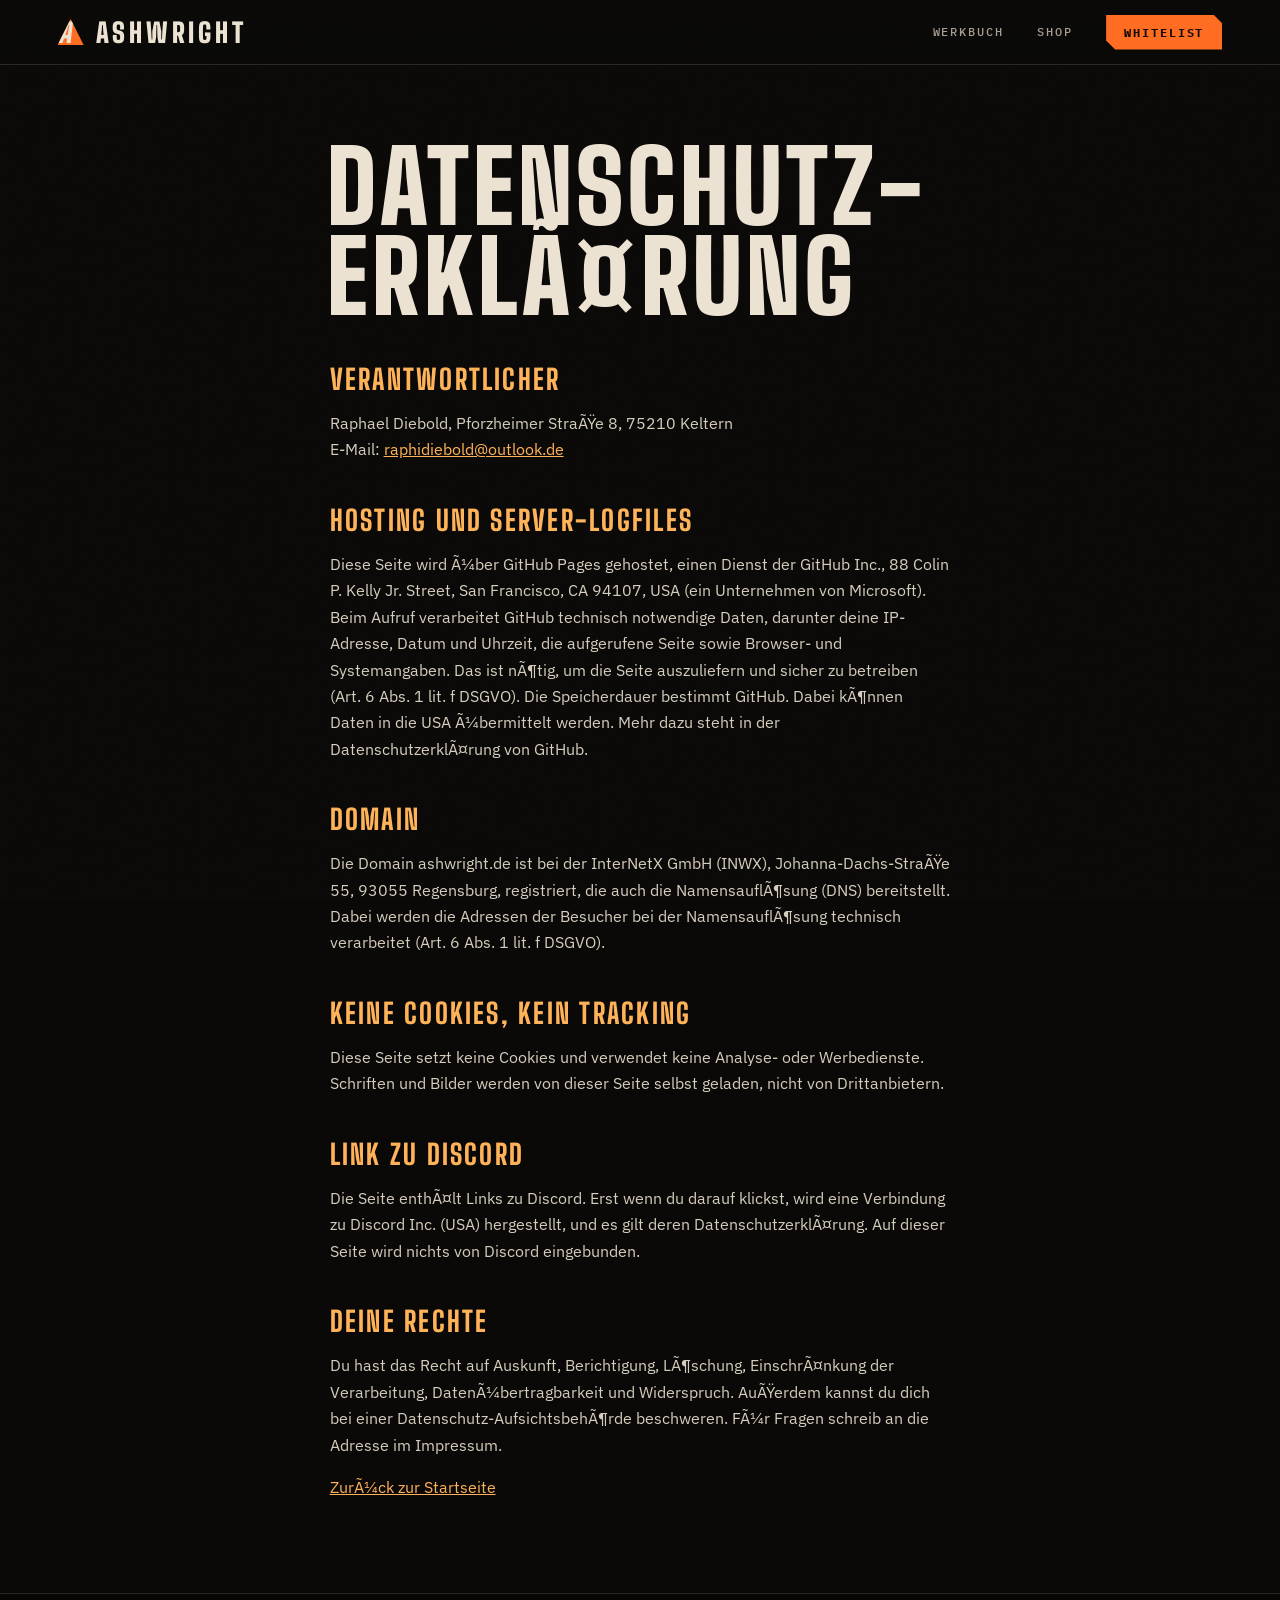
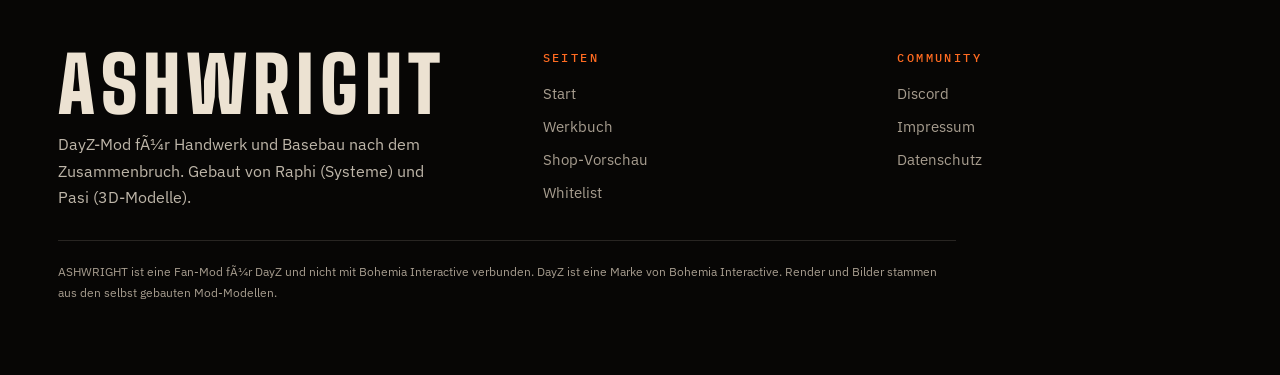
==== commit 503b934a: "Texte auf Endzeit, Cozy-Basebau und Selbstherstellung umgestellt, Merkblatt-Band, Kapitel Die Insel " ====
--- a/datenschutz.html
+++ b/datenschutz.html
@@ -3,15 +3,15 @@
 <head>
 <meta charset="utf-8">
 <meta name="viewport" content="width=device-width,initial-scale=1">
-<title>Datenschutz – ASHWRIGHT</title>
-<meta name="description" content="Datenschutzerklärung von ashwright.de">
+<title>Datenschutz â€“ ASHWRIGHT</title>
+<meta name="description" content="DatenschutzerklÃ¤rung von ashwright.de">
 <meta name="robots" content="noindex">
 <link rel="icon" type="image/png" href="favicon.png">
 <link rel="canonical" href="https://ashwright.de/datenschutz.html">
 
 
 <link rel="preload" href="fonts/big-shoulders-display-latin-900-normal.woff2" as="font" type="font/woff2" crossorigin>
-<link rel="stylesheet" href="style.css?v=20261019c">
+<link rel="stylesheet" href="style.css?v=20261019d">
 <script>document.documentElement.classList.add('js')</script>
 
 </head>
@@ -19,7 +19,7 @@
 <a class="skip" href="#main">Zum Inhalt</a>
 <header class="bar"><div class="wrap">
   <a class="brand" href="./"><i>A</i>ASHWRIGHT</a>
-  <nav aria-label="Hauptmenü">
+  <nav aria-label="HauptmenÃ¼">
     <a href="werkbuch.html">Werkbuch</a>
     <a href="shop.html">Shop</a>
     
@@ -29,27 +29,27 @@
 <main id="main">
 
 <div class="wrap legal">
-  <h1>Datenschutz&shy;erklärung</h1>
+  <h1>Datenschutz&shy;erklÃ¤rung</h1>
   <h2>Verantwortlicher</h2>
-  <p>Raphael Diebold, Pforzheimer Straße 8, 75210 Keltern<br>E-Mail: <a href="mailto:raphidiebold@outlook.de">raphidiebold@outlook.de</a></p>
+  <p>Raphael Diebold, Pforzheimer StraÃŸe 8, 75210 Keltern<br>E-Mail: <a href="mailto:raphidiebold@outlook.de">raphidiebold@outlook.de</a></p>
   <h2>Hosting und Server-Logfiles</h2>
-  <p>Diese Seite wird über GitHub Pages gehostet, einen Dienst der GitHub Inc., 88 Colin P. Kelly Jr. Street, San Francisco, CA 94107, USA (ein Unternehmen von Microsoft). Beim Aufruf verarbeitet GitHub technisch notwendige Daten, darunter deine IP-Adresse, Datum und Uhrzeit, die aufgerufene Seite sowie Browser- und Systemangaben. Das ist nötig, um die Seite auszuliefern und sicher zu betreiben (Art. 6 Abs. 1 lit. f DSGVO). Die Speicherdauer bestimmt GitHub. Dabei können Daten in die USA übermittelt werden. Mehr dazu steht in der Datenschutzerklärung von GitHub.</p>
+  <p>Diese Seite wird Ã¼ber GitHub Pages gehostet, einen Dienst der GitHub Inc., 88 Colin P. Kelly Jr. Street, San Francisco, CA 94107, USA (ein Unternehmen von Microsoft). Beim Aufruf verarbeitet GitHub technisch notwendige Daten, darunter deine IP-Adresse, Datum und Uhrzeit, die aufgerufene Seite sowie Browser- und Systemangaben. Das ist nÃ¶tig, um die Seite auszuliefern und sicher zu betreiben (Art. 6 Abs. 1 lit. f DSGVO). Die Speicherdauer bestimmt GitHub. Dabei kÃ¶nnen Daten in die USA Ã¼bermittelt werden. Mehr dazu steht in der DatenschutzerklÃ¤rung von GitHub.</p>
   <h2>Domain</h2>
-  <p>Die Domain ashwright.de ist bei der InterNetX GmbH (INWX), Johanna-Dachs-Straße 55, 93055 Regensburg, registriert, die auch die Namensauflösung (DNS) bereitstellt. Dabei werden die Adressen der Besucher bei der Namensauflösung technisch verarbeitet (Art. 6 Abs. 1 lit. f DSGVO).</p>
+  <p>Die Domain ashwright.de ist bei der InterNetX GmbH (INWX), Johanna-Dachs-StraÃŸe 55, 93055 Regensburg, registriert, die auch die NamensauflÃ¶sung (DNS) bereitstellt. Dabei werden die Adressen der Besucher bei der NamensauflÃ¶sung technisch verarbeitet (Art. 6 Abs. 1 lit. f DSGVO).</p>
   <h2>Keine Cookies, kein Tracking</h2>
   <p>Diese Seite setzt keine Cookies und verwendet keine Analyse- oder Werbedienste. Schriften und Bilder werden von dieser Seite selbst geladen, nicht von Drittanbietern.</p>
   <h2>Link zu Discord</h2>
-  <p>Die Seite enthält Links zu Discord. Erst wenn du darauf klickst, wird eine Verbindung zu Discord Inc. (USA) hergestellt, und es gilt deren Datenschutzerklärung. Auf dieser Seite wird nichts von Discord eingebunden.</p>
+  <p>Die Seite enthÃ¤lt Links zu Discord. Erst wenn du darauf klickst, wird eine Verbindung zu Discord Inc. (USA) hergestellt, und es gilt deren DatenschutzerklÃ¤rung. Auf dieser Seite wird nichts von Discord eingebunden.</p>
   <h2>Deine Rechte</h2>
-  <p>Du hast das Recht auf Auskunft, Berichtigung, Löschung, Einschränkung der Verarbeitung, Datenübertragbarkeit und Widerspruch. Außerdem kannst du dich bei einer Datenschutz-Aufsichtsbehörde beschweren. Für Fragen schreib an die Adresse im Impressum.</p>
-  <p><a href="./">Zurück zur Startseite</a></p>
+  <p>Du hast das Recht auf Auskunft, Berichtigung, LÃ¶schung, EinschrÃ¤nkung der Verarbeitung, DatenÃ¼bertragbarkeit und Widerspruch. AuÃŸerdem kannst du dich bei einer Datenschutz-AufsichtsbehÃ¶rde beschweren. FÃ¼r Fragen schreib an die Adresse im Impressum.</p>
+  <p><a href="./">ZurÃ¼ck zur Startseite</a></p>
 </div>
 </main>
 <footer><div class="wrap">
-  <div><div class="logo-big">ASHWRIGHT</div><p style="margin:12px 0 0;max-width:24em;opacity:.8">DayZ-Mod ohne NPC-Händler. Gebaut von Raphi (Systeme) und Pasi (3D-Modelle).</p></div>
+  <div><div class="logo-big">ASHWRIGHT</div><p style="margin:12px 0 0;max-width:24em;opacity:.8">DayZ-Mod fÃ¼r Handwerk und Basebau nach dem Zusammenbruch. Gebaut von Raphi (Systeme) und Pasi (3D-Modelle).</p></div>
   <div><h4>Seiten</h4><a href="./">Start</a><a href="werkbuch.html">Werkbuch</a><a href="shop.html">Shop-Vorschau</a><a href="./#whitelist">Whitelist</a></div>
   <div><h4>Community</h4><a href="https://discord.gg/mjJFGwnTns">Discord</a><a href="impressum.html">Impressum</a><a href="datenschutz.html">Datenschutz</a></div>
-  <p class="fine">ASHWRIGHT ist eine Fan-Mod für DayZ und nicht mit Bohemia Interactive verbunden. DayZ ist eine Marke von Bohemia Interactive. Render und Bilder stammen aus den selbst gebauten Mod-Modellen.</p>
+  <p class="fine">ASHWRIGHT ist eine Fan-Mod fÃ¼r DayZ und nicht mit Bohemia Interactive verbunden. DayZ ist eine Marke von Bohemia Interactive. Render und Bilder stammen aus den selbst gebauten Mod-Modellen.</p>
 </div></footer>
 <script>
 (function(){var els=document.querySelectorAll('.rv');if(!('IntersectionObserver' in window)){els.forEach(function(e){e.classList.add('in')});return}
--- a/style.css
+++ b/style.css
@@ -280,3 +280,15 @@
 .hero h1{animation-delay:.1s}.hero .lede{animation-delay:.25s}.hero .cta{animation-delay:.4s}
 @keyframes up{from{opacity:0;transform:translateY(30px)}}
 @media(prefers-reduced-motion:reduce){*{animation:none!important;transition:none!important}.js .rv{opacity:1;transform:none}html{scroll-behavior:auto}.hero video{display:none}}
+
+/* Merkblatt-Band */
+.memo{padding-block:clamp(44px,7vw,100px);background:radial-gradient(80% 120% at 20% 50%,rgba(255,107,33,.08),transparent 60%),var(--bg);border-bottom:1px solid var(--line)}
+.memo .wrap{display:grid;grid-template-columns:minmax(0,1.15fr) minmax(0,.85fr);gap:clamp(24px,5vw,80px);align-items:center}
+.note{position:relative;background:#d8ccb2;color:#1b150e;padding:34px 40px 42px;transform:rotate(-1.4deg);box-shadow:0 34px 80px rgba(0,0,0,.75),inset 0 0 90px rgba(120,90,40,.28);
+  background-image:repeating-linear-gradient(transparent 0 33px,rgba(60,40,10,.08) 33px 34px)}
+.note::before{content:"";position:absolute;left:50%;top:-14px;width:84px;height:28px;margin-left:-42px;background:rgba(236,226,210,.32);transform:rotate(2deg)}
+.note .mono{color:#6a2a0b;font-weight:700;letter-spacing:.2em}
+.note p{margin:16px 0 0;font:900 clamp(30px,4.2vw,58px)/1.02 var(--f-display);text-transform:uppercase;letter-spacing:.03em}
+.stamp-s{position:absolute;right:22px;bottom:18px;border:3px solid #b3380b;color:#b3380b;padding:6px 14px;transform:rotate(-9deg);font-weight:700;font-size:15px;letter-spacing:.2em;opacity:.85}
+.memo-s{margin:0;color:var(--muted);font-size:1.05em;max-width:24em}
+@media(max-width:900px){.memo .wrap{grid-template-columns:1fr}.note{transform:rotate(-.8deg)}}
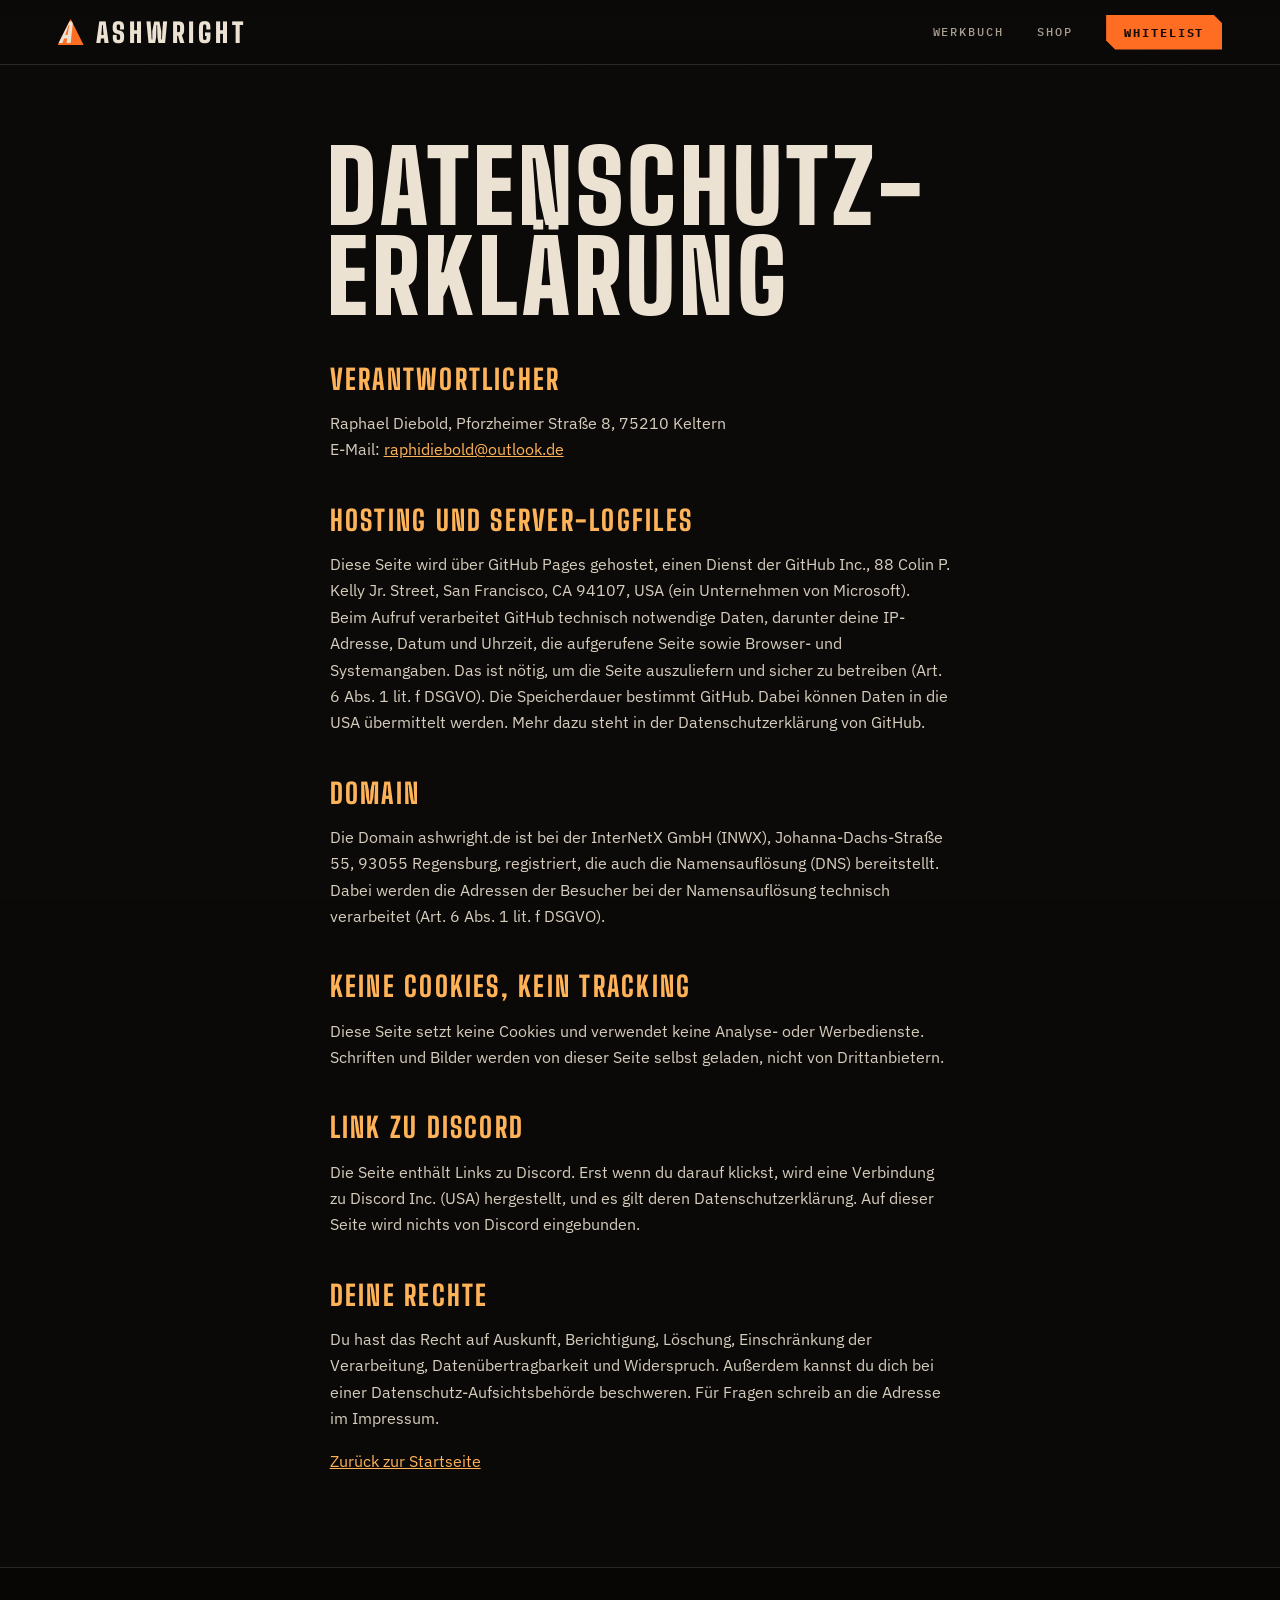
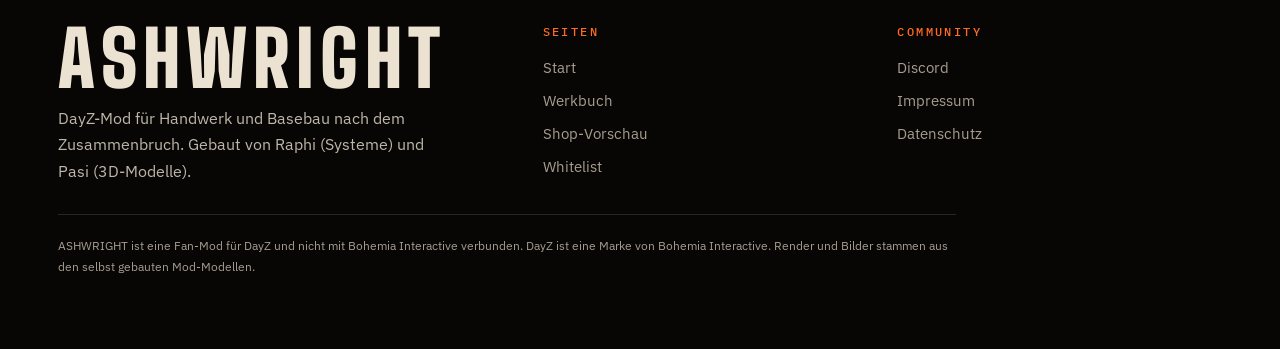
==== commit edf580a0: "Startseite im Game-UI-Look (HUD-Panels, Item-Slots, Quest-Whitelist, Barlow), DE/EN-Umschalter; Umla" ====
--- a/datenschutz.html
+++ b/datenschutz.html
@@ -3,15 +3,15 @@
 <head>
 <meta charset="utf-8">
 <meta name="viewport" content="width=device-width,initial-scale=1">
-<title>Datenschutz â€“ ASHWRIGHT</title>
-<meta name="description" content="DatenschutzerklÃ¤rung von ashwright.de">
+<title>Datenschutz – ASHWRIGHT</title>
+<meta name="description" content="Datenschutzerklärung von ashwright.de">
 <meta name="robots" content="noindex">
 <link rel="icon" type="image/png" href="favicon.png">
 <link rel="canonical" href="https://ashwright.de/datenschutz.html">
 
 
 <link rel="preload" href="fonts/big-shoulders-display-latin-900-normal.woff2" as="font" type="font/woff2" crossorigin>
-<link rel="stylesheet" href="style.css?v=20261019d">
+<link rel="stylesheet" href="style.css?v=20261019f">
 <script>document.documentElement.classList.add('js')</script>
 
 </head>
@@ -19,7 +19,7 @@
 <a class="skip" href="#main">Zum Inhalt</a>
 <header class="bar"><div class="wrap">
   <a class="brand" href="./"><i>A</i>ASHWRIGHT</a>
-  <nav aria-label="HauptmenÃ¼">
+  <nav aria-label="Hauptmenü">
     <a href="werkbuch.html">Werkbuch</a>
     <a href="shop.html">Shop</a>
     
@@ -29,27 +29,27 @@
 <main id="main">
 
 <div class="wrap legal">
-  <h1>Datenschutz&shy;erklÃ¤rung</h1>
+  <h1>Datenschutz&shy;erklärung</h1>
   <h2>Verantwortlicher</h2>
-  <p>Raphael Diebold, Pforzheimer StraÃŸe 8, 75210 Keltern<br>E-Mail: <a href="mailto:raphidiebold@outlook.de">raphidiebold@outlook.de</a></p>
+  <p>Raphael Diebold, Pforzheimer Straße 8, 75210 Keltern<br>E-Mail: <a href="mailto:raphidiebold@outlook.de">raphidiebold@outlook.de</a></p>
   <h2>Hosting und Server-Logfiles</h2>
-  <p>Diese Seite wird Ã¼ber GitHub Pages gehostet, einen Dienst der GitHub Inc., 88 Colin P. Kelly Jr. Street, San Francisco, CA 94107, USA (ein Unternehmen von Microsoft). Beim Aufruf verarbeitet GitHub technisch notwendige Daten, darunter deine IP-Adresse, Datum und Uhrzeit, die aufgerufene Seite sowie Browser- und Systemangaben. Das ist nÃ¶tig, um die Seite auszuliefern und sicher zu betreiben (Art. 6 Abs. 1 lit. f DSGVO). Die Speicherdauer bestimmt GitHub. Dabei kÃ¶nnen Daten in die USA Ã¼bermittelt werden. Mehr dazu steht in der DatenschutzerklÃ¤rung von GitHub.</p>
+  <p>Diese Seite wird über GitHub Pages gehostet, einen Dienst der GitHub Inc., 88 Colin P. Kelly Jr. Street, San Francisco, CA 94107, USA (ein Unternehmen von Microsoft). Beim Aufruf verarbeitet GitHub technisch notwendige Daten, darunter deine IP-Adresse, Datum und Uhrzeit, die aufgerufene Seite sowie Browser- und Systemangaben. Das ist nötig, um die Seite auszuliefern und sicher zu betreiben (Art. 6 Abs. 1 lit. f DSGVO). Die Speicherdauer bestimmt GitHub. Dabei können Daten in die USA übermittelt werden. Mehr dazu steht in der Datenschutzerklärung von GitHub.</p>
   <h2>Domain</h2>
-  <p>Die Domain ashwright.de ist bei der InterNetX GmbH (INWX), Johanna-Dachs-StraÃŸe 55, 93055 Regensburg, registriert, die auch die NamensauflÃ¶sung (DNS) bereitstellt. Dabei werden die Adressen der Besucher bei der NamensauflÃ¶sung technisch verarbeitet (Art. 6 Abs. 1 lit. f DSGVO).</p>
+  <p>Die Domain ashwright.de ist bei der InterNetX GmbH (INWX), Johanna-Dachs-Straße 55, 93055 Regensburg, registriert, die auch die Namensauflösung (DNS) bereitstellt. Dabei werden die Adressen der Besucher bei der Namensauflösung technisch verarbeitet (Art. 6 Abs. 1 lit. f DSGVO).</p>
   <h2>Keine Cookies, kein Tracking</h2>
   <p>Diese Seite setzt keine Cookies und verwendet keine Analyse- oder Werbedienste. Schriften und Bilder werden von dieser Seite selbst geladen, nicht von Drittanbietern.</p>
   <h2>Link zu Discord</h2>
-  <p>Die Seite enthÃ¤lt Links zu Discord. Erst wenn du darauf klickst, wird eine Verbindung zu Discord Inc. (USA) hergestellt, und es gilt deren DatenschutzerklÃ¤rung. Auf dieser Seite wird nichts von Discord eingebunden.</p>
+  <p>Die Seite enthält Links zu Discord. Erst wenn du darauf klickst, wird eine Verbindung zu Discord Inc. (USA) hergestellt, und es gilt deren Datenschutzerklärung. Auf dieser Seite wird nichts von Discord eingebunden.</p>
   <h2>Deine Rechte</h2>
-  <p>Du hast das Recht auf Auskunft, Berichtigung, LÃ¶schung, EinschrÃ¤nkung der Verarbeitung, DatenÃ¼bertragbarkeit und Widerspruch. AuÃŸerdem kannst du dich bei einer Datenschutz-AufsichtsbehÃ¶rde beschweren. FÃ¼r Fragen schreib an die Adresse im Impressum.</p>
-  <p><a href="./">ZurÃ¼ck zur Startseite</a></p>
+  <p>Du hast das Recht auf Auskunft, Berichtigung, Löschung, Einschränkung der Verarbeitung, Datenübertragbarkeit und Widerspruch. Außerdem kannst du dich bei einer Datenschutz-Aufsichtsbehörde beschweren. Für Fragen schreib an die Adresse im Impressum.</p>
+  <p><a href="./">Zurück zur Startseite</a></p>
 </div>
 </main>
 <footer><div class="wrap">
-  <div><div class="logo-big">ASHWRIGHT</div><p style="margin:12px 0 0;max-width:24em;opacity:.8">DayZ-Mod fÃ¼r Handwerk und Basebau nach dem Zusammenbruch. Gebaut von Raphi (Systeme) und Pasi (3D-Modelle).</p></div>
+  <div><div class="logo-big">ASHWRIGHT</div><p style="margin:12px 0 0;max-width:24em;opacity:.8">DayZ-Mod für Handwerk und Basebau nach dem Zusammenbruch. Gebaut von Raphi (Systeme) und Pasi (3D-Modelle).</p></div>
   <div><h4>Seiten</h4><a href="./">Start</a><a href="werkbuch.html">Werkbuch</a><a href="shop.html">Shop-Vorschau</a><a href="./#whitelist">Whitelist</a></div>
   <div><h4>Community</h4><a href="https://discord.gg/mjJFGwnTns">Discord</a><a href="impressum.html">Impressum</a><a href="datenschutz.html">Datenschutz</a></div>
-  <p class="fine">ASHWRIGHT ist eine Fan-Mod fÃ¼r DayZ und nicht mit Bohemia Interactive verbunden. DayZ ist eine Marke von Bohemia Interactive. Render und Bilder stammen aus den selbst gebauten Mod-Modellen.</p>
+  <p class="fine">ASHWRIGHT ist eine Fan-Mod für DayZ und nicht mit Bohemia Interactive verbunden. DayZ ist eine Marke von Bohemia Interactive. Render und Bilder stammen aus den selbst gebauten Mod-Modellen.</p>
 </div></footer>
 <script>
 (function(){var els=document.querySelectorAll('.rv');if(!('IntersectionObserver' in window)){els.forEach(function(e){e.classList.add('in')});return}
--- a/style.css
+++ b/style.css
@@ -61,7 +61,7 @@
   linear-gradient(to top,var(--bg) 2%,rgba(10,9,8,.55) 38%,rgba(10,9,8,.2) 70%,rgba(10,9,8,.6))}
 .hero canvas{position:absolute;inset:0;width:100%;height:100%;z-index:-1;pointer-events:none}
 .hero .wrap{width:100%;padding-block:clamp(60px,12vh,150px) 40px}
-.kicker{display:flex;flex-wrap:wrap;gap:8px 22px;margin-bottom:14px;color:var(--glow)}
+.kicker{display:flex;flex-wrap:wrap;gap:8px 22px;margin-bottom:14px;color:#ffe6bf;text-shadow:0 1px 14px #000,0 0 4px #000}
 .kicker span+span::before{content:"";display:inline-block;width:5px;height:5px;background:var(--ember);margin-right:22px;vertical-align:middle;transform:rotate(45deg)}
 h1{margin:0;font:900 clamp(64px,15vw,230px)/.8 var(--f-display);letter-spacing:.04em;text-transform:uppercase;text-shadow:0 4px 60px rgba(255,107,33,.35),0 2px 0 rgba(0,0,0,.4);margin-left:-.03em}
 h1 .o{color:var(--ember);text-shadow:0 0 70px rgba(255,107,33,.6)}
@@ -168,7 +168,7 @@
 
 /* Whitelist-Band */
 .band{position:relative;isolation:isolate;overflow:hidden;border-block:1px solid var(--line)}
-.band::before{content:"";position:absolute;inset:0;z-index:-2;background:url(media/shot-ofen.webp) center 40%/cover}
+.band::before{content:"";position:absolute;inset:0;z-index:-2;background:url(media/base-b.webp) center 55%/cover}
 .band::after{content:"";position:absolute;inset:0;z-index:-1;background:linear-gradient(90deg,rgba(10,9,8,.96) 20%,rgba(10,9,8,.62) 70%,rgba(10,9,8,.85))}
 .band .wrap{display:grid;grid-template-columns:minmax(0,1.1fr) minmax(0,.9fr);gap:clamp(24px,5vw,80px);align-items:center}
 .band h2{font-size:clamp(50px,8vw,120px);line-height:.88;margin-bottom:18px}
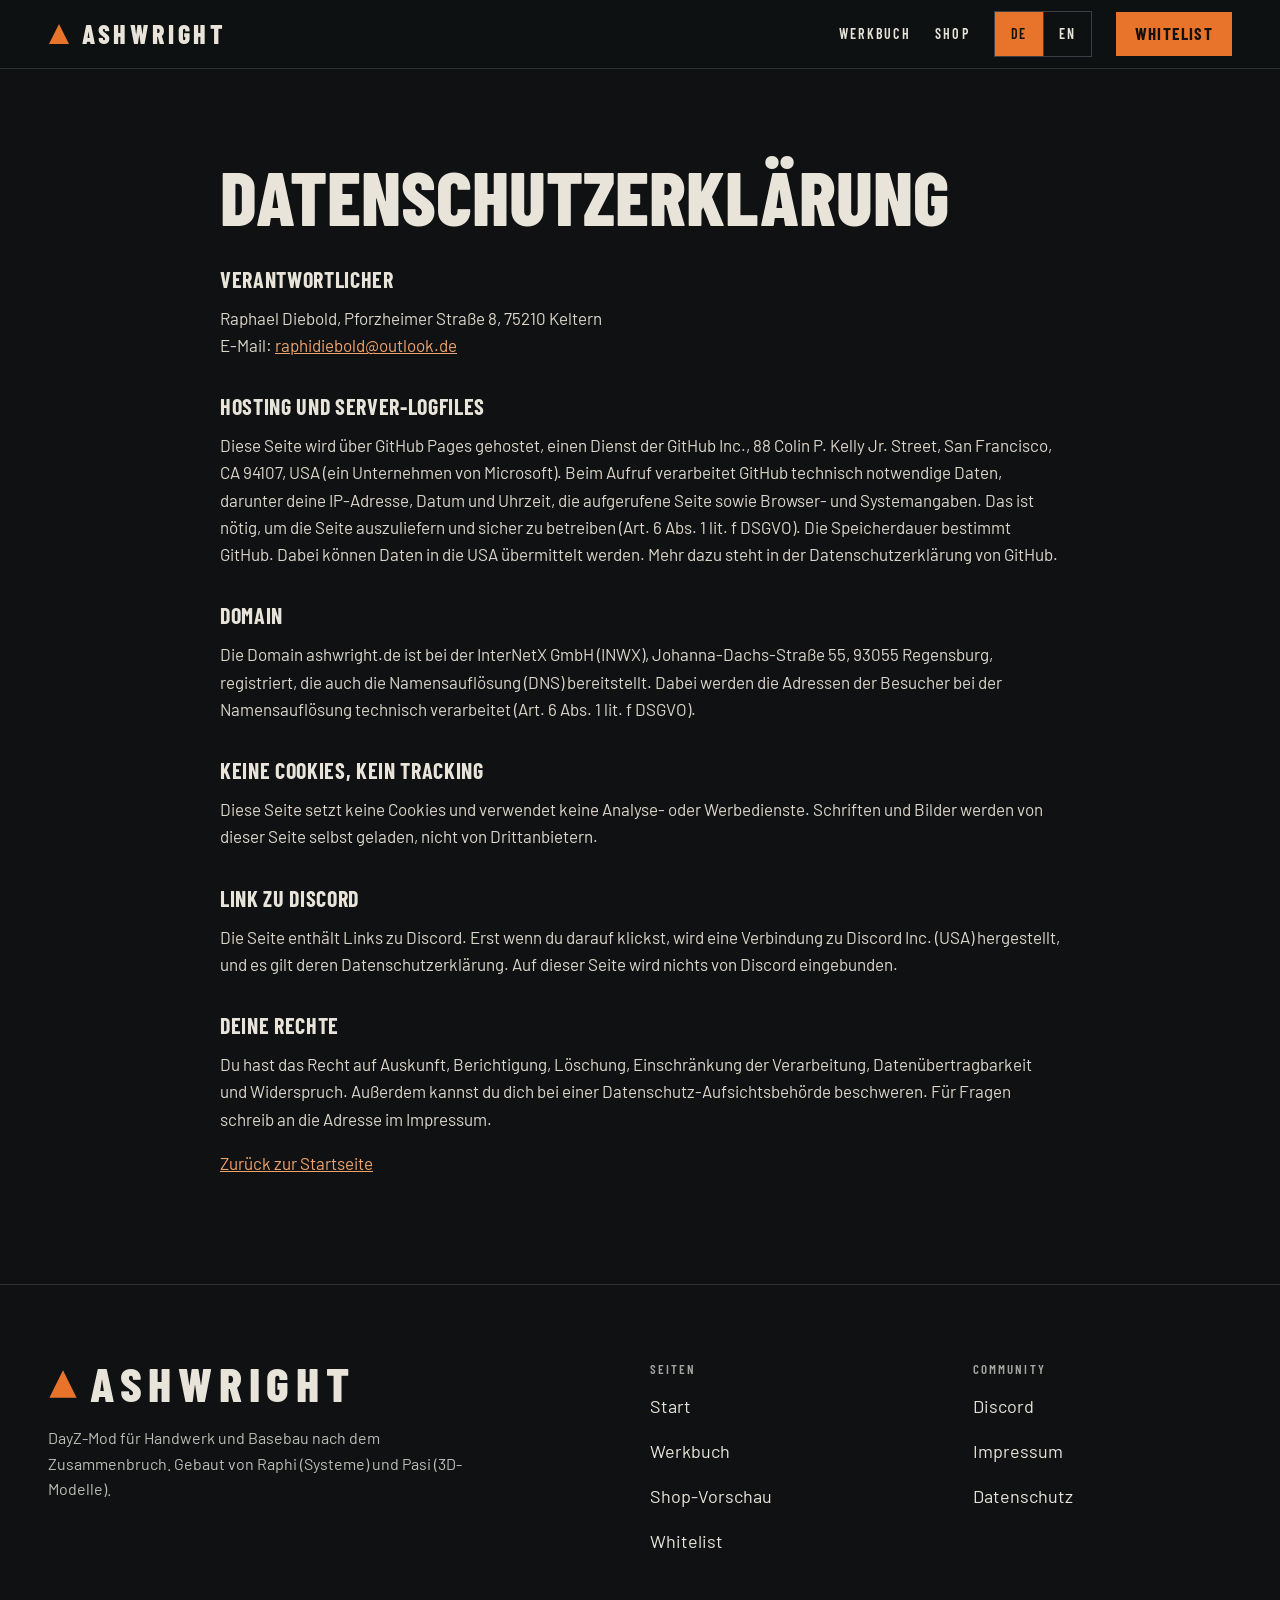
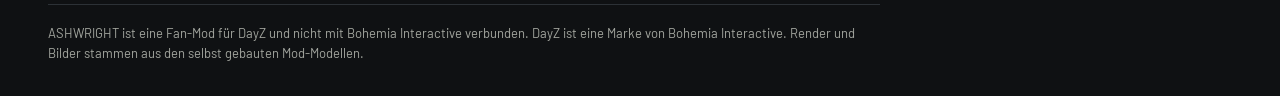
==== commit 6144b71e: "Unterseiten (Werkbuch, Shop, Impressum, Datenschutz, DE/EN) im Game-UI-Look: gemeinsame Kopf-/Fußzei" ====
--- a/datenschutz.html
+++ b/datenschutz.html
@@ -10,20 +10,22 @@
 <link rel="canonical" href="https://ashwright.de/datenschutz.html">
 
 
-<link rel="preload" href="fonts/big-shoulders-display-latin-900-normal.woff2" as="font" type="font/woff2" crossorigin>
-<link rel="stylesheet" href="style.css?v=20261019f">
-<script>document.documentElement.classList.add('js')</script>
+<link rel="preload" href="fonts/barlow-condensed-latin-800-normal.woff2" as="font" type="font/woff2" crossorigin>
+<link rel="stylesheet" href="home.css?v=20261104d">
+<link rel="stylesheet" href="sub.css?v=20261104d">
 
 </head>
-<body>
+<body class="sub">
 <a class="skip" href="#main">Zum Inhalt</a>
 <header class="bar"><div class="wrap">
-  <a class="brand" href="./"><i>A</i>ASHWRIGHT</a>
+  <a class="brand" href="./"><svg width="22" height="22" viewBox="0 0 22 22" aria-hidden="true"><path d="M11 1 L21 21 L1 21 Z" fill="#E8742C"/></svg><span class="h">ASHWRIGHT</span></a>
   <nav aria-label="Hauptmenü">
-    <a href="werkbuch.html">Werkbuch</a>
-    <a href="shop.html">Shop</a>
-    
-    <a class="go" href="./#whitelist">Whitelist</a>
+    <a class="lb lk" href="werkbuch.html">Werkbuch</a>
+    <a class="lb lk" href="shop.html">Shop</a>
+    <div class="langsw" role="group" aria-label="Sprache">
+      <a class="lb" href="datenschutz.html" hreflang="de" lang="de" aria-current="true">DE</a><a class="lb" href="en.html" hreflang="en" lang="en">EN</a>
+    </div>
+    <a class="btn btn-p" href="./#whitelist">Whitelist</a>
   </nav>
 </div></header>
 <main id="main">
@@ -45,10 +47,12 @@
   <p><a href="./">Zurück zur Startseite</a></p>
 </div>
 </main>
-<footer><div class="wrap">
-  <div><div class="logo-big">ASHWRIGHT</div><p style="margin:12px 0 0;max-width:24em;opacity:.8">DayZ-Mod für Handwerk und Basebau nach dem Zusammenbruch. Gebaut von Raphi (Systeme) und Pasi (3D-Modelle).</p></div>
-  <div><h4>Seiten</h4><a href="./">Start</a><a href="werkbuch.html">Werkbuch</a><a href="shop.html">Shop-Vorschau</a><a href="./#whitelist">Whitelist</a></div>
-  <div><h4>Community</h4><a href="https://discord.gg/mjJFGwnTns">Discord</a><a href="impressum.html">Impressum</a><a href="datenschutz.html">Datenschutz</a></div>
+<footer class="foot"><div class="wrap">
+  <div class="cols">
+    <div class="about"><a class="brand" href="./"><svg width="30" height="30" viewBox="0 0 22 22" aria-hidden="true"><path d="M11 1 L21 21 L1 21 Z" fill="#E8742C"/></svg><span class="h">ASHWRIGHT</span></a><p>DayZ-Mod für Handwerk und Basebau nach dem Zusammenbruch. Gebaut von Raphi (Systeme) und Pasi (3D-Modelle).</p></div>
+    <nav aria-label="Seiten"><span class="lb">Seiten</span><a href="./">Start</a><a href="werkbuch.html">Werkbuch</a><a href="shop.html">Shop-Vorschau</a><a href="./#whitelist">Whitelist</a></nav>
+    <nav aria-label="Community"><span class="lb">Community</span><a href="https://discord.gg/mjJFGwnTns">Discord</a><a href="impressum.html">Impressum</a><a href="datenschutz.html">Datenschutz</a></nav>
+  </div>
   <p class="fine">ASHWRIGHT ist eine Fan-Mod für DayZ und nicht mit Bohemia Interactive verbunden. DayZ ist eine Marke von Bohemia Interactive. Render und Bilder stammen aus den selbst gebauten Mod-Modellen.</p>
 </div></footer>
 <script>
--- a/home.css
+++ b/home.css
@@ -0,0 +1,236 @@
+/* ASHWRIGHT Startseite – Game-UI-Look (Stahlgrau, HUD-Panels, Barlow). Schriften liegen lokal in /fonts. */
+
+@font-face{font-family:"Barlow";src:url(fonts/barlow-latin-400-normal.woff2) format("woff2");font-weight:400;font-display:swap}
+@font-face{font-family:"Barlow";src:url(fonts/barlow-latin-500-normal.woff2) format("woff2");font-weight:500;font-display:swap}
+@font-face{font-family:"Barlow";src:url(fonts/barlow-latin-600-normal.woff2) format("woff2");font-weight:600;font-display:swap}
+@font-face{font-family:"Barlow Condensed";src:url(fonts/barlow-condensed-latin-600-normal.woff2) format("woff2");font-weight:600;font-display:swap}
+@font-face{font-family:"Barlow Condensed";src:url(fonts/barlow-condensed-latin-700-normal.woff2) format("woff2");font-weight:700;font-display:swap}
+@font-face{font-family:"Barlow Condensed";src:url(fonts/barlow-condensed-latin-800-normal.woff2) format("woff2");font-weight:800;font-display:swap}
+
+:root{
+  color-scheme:dark;
+  --bg:#0F1113; --bg-2:#14171A; --panel:#171A1D; --panel-h:#1C2024; --well:#0F1113;
+  --line:#2C3136; --line-2:#3A4046; --line-3:#6B7076; --row:#262B30;
+  --text:#E8E4DA; --text-2:#DCD6CA; --muted:#BDBDB5; --dim:#A3A69F;
+  --ac:#E8742C; --ac-hi:#F2843E; --ac-ink:#14100C; --link:#F0A36B; --gold:#E9B949;
+  --f-text:"Barlow",Arial,sans-serif; --f-cond:"Barlow Condensed","Arial Narrow",Arial,sans-serif;
+}
+*{box-sizing:border-box}
+html{scroll-behavior:smooth;scroll-padding-top:84px;background:var(--bg)}
+body{margin:0;background:var(--bg);color:var(--text);font:400 18px/1.6 var(--f-text);-webkit-font-smoothing:antialiased;overflow-x:hidden}
+img{display:block;max-width:100%;height:auto}
+a{color:var(--link)} a:hover{color:#FFC08F}
+:focus-visible{outline:2px solid var(--ac);outline-offset:3px}
+p{margin:0}
+h1,h2,h3{margin:0}
+.skip{position:absolute;left:-999px}.skip:focus{left:12px;top:12px;z-index:200;background:var(--ac);color:var(--ac-ink);padding:8px 12px}
+.wrap{max-width:1280px;margin:0 auto;padding:0 clamp(16px,4vw,48px)}
+
+.h{font-family:var(--f-cond);font-weight:800;text-transform:uppercase;letter-spacing:.01em;line-height:.95}
+.h3{font-family:var(--f-cond);font-weight:700;text-transform:uppercase;letter-spacing:.03em;line-height:1.05}
+.lb{font-family:var(--f-cond);font-weight:600;font-size:14px;text-transform:uppercase;letter-spacing:.16em;line-height:1.3}
+.ac{color:var(--ac)} .dim{color:var(--dim)}
+
+.btn{display:inline-flex;align-items:center;gap:10px;min-height:52px;padding:0 26px;font-family:var(--f-cond);font-weight:700;font-size:19px;text-transform:uppercase;letter-spacing:.08em;text-decoration:none;border:1px solid transparent;transition:background .15s,border-color .15s}
+.btn-p{background:var(--ac);color:var(--ac-ink)} .btn-p:hover{background:var(--ac-hi);color:var(--ac-ink)}
+.btn-g{background:rgba(15,17,19,.6);color:var(--text);border-color:var(--line-3)} .btn-g:hover{border-color:var(--text);color:var(--text)}
+.more{font-family:var(--f-cond);font-weight:700;font-size:17px;letter-spacing:.1em;text-transform:uppercase;color:var(--link);text-underline-offset:5px}
+
+/* HUD-Panel mit Eckmarken */
+.hud{position:relative;background:var(--panel);border:1px solid var(--line)}
+.hud::before,.hud::after{content:"";position:absolute;width:14px;height:14px;border:0 solid var(--ac);pointer-events:none}
+.hud::before{top:-1px;left:-1px;border-width:2px 0 0 2px}
+.hud::after{bottom:-1px;right:-1px;border-width:0 2px 2px 0}
+.ph{display:flex;justify-content:space-between;align-items:center;gap:12px;padding:10px 16px;border-bottom:1px solid var(--line);background:var(--panel-h)}
+.ph .lb{font-size:13px}
+.ph .lb.dim{font-size:12px}
+.slot{width:84px;height:84px;background:var(--well);border:1px solid var(--line-2);display:flex;align-items:center;justify-content:center;padding:8px}
+.slot img{max-width:100%;max-height:100%;width:auto;height:auto;object-fit:contain}
+.slot.station{border-style:dashed}
+.slot.hot{border-color:var(--ac);background:#1E1510}
+
+/* Kopfleiste */
+.bar{position:sticky;top:0;z-index:50;background:rgba(15,17,19,.94);border-bottom:1px solid var(--line);backdrop-filter:blur(8px);-webkit-backdrop-filter:blur(8px)}
+.bar .wrap{display:flex;flex-wrap:wrap;align-items:center;gap:8px 28px;min-height:68px;padding-top:8px;padding-bottom:8px}
+.brand{display:flex;align-items:center;gap:12px;text-decoration:none;color:var(--text);min-height:44px}
+.brand:hover{color:var(--text)}
+.brand .h{font-size:26px;letter-spacing:.14em}
+.bar nav{display:flex;flex-wrap:wrap;align-items:center;gap:4px 24px;margin-left:auto}
+.bar nav .lk{color:var(--text);text-decoration:none;padding:13px 0}
+.bar nav .lk:hover,.bar nav .lk[aria-current]{color:var(--ac)}
+.langsw{display:flex;border:1px solid var(--line-2)}
+.langsw a{display:flex;align-items:center;justify-content:center;min-width:48px;min-height:44px;color:var(--text);text-decoration:none;letter-spacing:.12em}
+.langsw a+a{border-left:1px solid var(--line-2)}
+.langsw a[aria-current]{background:var(--ac);color:var(--ac-ink)}
+.langsw a:not([aria-current]):hover{background:var(--panel-h)}
+.bar .btn{min-height:44px;font-size:17px;padding:0 18px}
+
+/* Hero */
+.hero{position:relative;overflow:hidden;border-bottom:1px solid var(--line);background:#1a1310}
+.hero .bgm{position:absolute;inset:0;width:100%;height:100%;max-width:none;object-fit:cover}
+.hero .scrim{position:absolute;inset:0;background:linear-gradient(90deg,rgba(15,17,19,.94) 0%,rgba(15,17,19,.72) 42%,rgba(15,17,19,.18) 100%)}
+.hero .fade{position:absolute;left:0;right:0;bottom:0;height:180px;background:linear-gradient(0deg,var(--bg) 0%,rgba(15,17,19,0) 100%)}
+.hero .wrap{position:relative;display:flex;flex-wrap:wrap;gap:40px 56px;align-items:flex-end;padding-top:clamp(64px,9vw,132px);padding-bottom:clamp(40px,5vw,64px)}
+.hero .main{flex:999 1 560px;min-width:0}
+.chips{display:flex;flex-wrap:wrap;gap:8px}
+.chip{display:inline-flex;align-items:center;gap:8px;padding:6px 12px;background:rgba(15,17,19,.7);border:1px solid var(--line-2);font-size:13px}
+.chip::before{content:"";width:6px;height:6px;background:var(--ac)}
+.hero h1{font-size:clamp(64px,11.5vw,172px);letter-spacing:.03em;margin-top:22px;line-height:.86}
+.hero .rule{height:3px;width:min(100%,560px);background:var(--ac);margin:18px 0 16px}
+.hero .sub{font-size:clamp(16px,1.6vw,21px);letter-spacing:.22em;color:var(--text)}
+.hero .lede{max-width:34em;margin:24px 0 30px;font-size:19px;color:var(--text-2)}
+.cta{display:flex;flex-wrap:wrap;gap:12px}
+.notif{flex:1 1 300px;min-width:0;max-width:380px;background:rgba(23,26,29,.92)}
+.notif .body{display:flex;gap:14px;padding:16px}
+.notif .slot{width:56px;height:56px;flex:0 0 auto}
+.notif .h3{font-size:18px;letter-spacing:.04em}
+.notif .q{margin:6px 0 4px;font-size:18px;font-weight:500;line-height:1.35}
+.notif .n{font-size:14px;color:var(--dim)}
+
+/* Eckdaten */
+.facts-sec{padding:28px 0 0}
+.facts{display:grid;grid-template-columns:repeat(4,minmax(0,1fr));gap:12px}
+.fact{display:flex;gap:14px;padding:18px}
+.fact svg{flex:0 0 auto}
+.fact .k{font-size:12px;color:var(--dim)}
+.fact .v{font-size:24px;margin-top:4px}
+.fact .s{font-size:15px;color:var(--muted);margin-top:4px;line-height:1.4}
+
+/* Abschnitte */
+.sec{padding:clamp(64px,8vw,112px) 0}
+.sec.alt{background:var(--bg-2);border-top:1px solid var(--line);border-bottom:1px solid var(--line)}
+.sec-top{display:flex;flex-wrap:wrap;gap:16px 64px;align-items:flex-end;margin-bottom:clamp(32px,4vw,48px)}
+.sec-top>div{flex:1 1 420px;min-width:0}
+.sec-top>p{flex:1 1 320px;min-width:0;max-width:30em;color:var(--text-2)}
+.sec-title{font-size:clamp(40px,5.6vw,76px);margin-top:12px}
+
+/* Spiel-Teile */
+#spiel{padding:clamp(72px,9vw,128px) 0 clamp(40px,5vw,72px)}
+#spiel .sec-title{max-width:14em}
+.feat{display:flex;flex-wrap:wrap;gap:32px 64px;align-items:center;margin-top:clamp(64px,8vw,112px)}
+.feat:first-of-type{margin-top:clamp(40px,5vw,72px)}
+.feat.rev{flex-direction:row-reverse}
+.feat .txt{flex:1 1 360px;min-width:0}
+.feat .media{flex:1.35 1 480px;min-width:0;margin:0}
+.feat h3{font-size:clamp(32px,3.6vw,48px);margin-top:12px}
+.feat .txt>p{margin:18px 0 22px;color:var(--text-2)}
+.feat .shot img{width:100%;aspect-ratio:16/9;object-fit:cover}
+.cap{padding:10px 16px;border-top:1px solid var(--line);color:var(--dim);font-size:13px}
+.num-row{display:flex;align-items:center;gap:12px}
+.tag{font-size:12px;padding:3px 8px;border:1px solid var(--ac);color:var(--ac)}
+.tag.grey{border-color:var(--dim);color:var(--dim)}
+
+/* Herstellungskette */
+.chain{display:grid;grid-template-columns:minmax(0,3fr) minmax(0,2fr) minmax(0,2fr);gap:1px;background:var(--line)}
+.chain .st{background:var(--panel);padding:18px 14px}
+.chain .st>.lb{font-size:13px}
+.slots{display:flex;flex-wrap:wrap;gap:8px;margin-top:14px;align-items:flex-start}
+.slots figure{margin:0;width:72px}
+.slots .slot{width:72px;height:72px;padding:7px}
+.slots figcaption{font-size:13px;color:var(--muted);margin-top:6px;line-height:1.25}
+.slots figcaption.on{color:var(--text)}
+.chain-foot{padding:12px 16px;border-top:1px solid var(--line);font-size:15px;color:var(--muted)}
+
+/* Güte-Tooltip */
+.tip{max-width:420px;margin-bottom:24px;background:#121518}
+.tip .head{display:flex;gap:14px;align-items:center;padding:14px 16px;border-bottom:1px solid var(--line)}
+.tip .head .slot{width:64px;height:64px;flex:0 0 auto}
+.tip .head .h3{font-size:22px}
+.tip .head .lb{font-size:12px;color:var(--dim)}
+.tip>.lb{padding:12px 16px 4px;font-size:12px;color:var(--dim)}
+.tiers{list-style:none;margin:0;padding:4px 16px 14px}
+.tiers li{display:flex;align-items:center;gap:12px;padding:5px 0}
+.tiers .h3{flex:0 0 104px;font-size:18px;color:var(--c)}
+.tiers .segs{display:flex;gap:3px;flex:0 0 auto}
+.tiers .segs i{width:18px;height:8px;background:var(--line)}
+.tiers .segs i.f{background:var(--c)}
+.tiers .note{font-size:14px;color:var(--dim)}
+
+/* Berufe */
+.groups{display:grid;grid-template-columns:repeat(4,minmax(0,1fr));gap:16px}
+.group{min-width:0;border-top:3px solid var(--c)}
+.group .ph .lb:first-child{color:var(--c)}
+.group ul{list-style:none;margin:0;padding:4px 16px 10px}
+.group li{padding:12px 0;border-bottom:1px solid var(--row)}
+.group li:last-child{border-bottom:0}
+.group .h3{font-size:21px}
+.group li p{font-size:15px;color:var(--muted);line-height:1.45;margin-top:2px}
+.after{margin-top:36px}
+
+/* Galerie */
+.gal{display:grid;grid-template-columns:repeat(3,minmax(0,1fr));gap:16px}
+.gal figure{margin:0;min-width:0}
+.gal a{display:block}
+.gal img{width:100%;aspect-ratio:4/3;object-fit:cover;transition:opacity .15s}
+.gal a:hover img{opacity:.85}
+dialog.lb-dlg{max-width:min(1400px,94vw);padding:0;border:1px solid var(--line-2);background:var(--bg);color:var(--text)}
+dialog.lb-dlg::backdrop{background:rgba(0,0,0,.85)}
+dialog.lb-dlg img{max-height:80vh;width:auto;margin:0 auto}
+dialog.lb-dlg p{padding:10px 16px;color:var(--dim);font-size:13px}
+dialog.lb-dlg button{position:absolute;top:8px;right:8px;min-height:44px;padding:0 16px;background:rgba(15,17,19,.85);color:var(--text);border:1px solid var(--line-3);cursor:pointer}
+
+/* Whitelist */
+#whitelist{position:relative;overflow:hidden}
+#whitelist .bgm{position:absolute;inset:0;width:100%;height:100%;max-width:none;object-fit:cover;opacity:.28}
+#whitelist .wrap{position:relative;display:flex;flex-wrap:wrap;gap:40px 72px;align-items:center}
+#whitelist .txt{flex:1 1 380px;min-width:0}
+#whitelist h2{font-size:clamp(48px,7vw,96px);margin-top:12px}
+#whitelist .txt>p{margin:22px 0 28px;max-width:30em;color:var(--text-2)}
+#whitelist .txt>p.note{margin:18px 0 0;font-size:15px;color:var(--muted)}
+.quest{flex:1.1 1 420px;min-width:0;background:rgba(23,26,29,.95)}
+.quest .ph>span{display:flex;align-items:center;gap:10px}
+.quest .ph i{width:10px;height:10px;background:var(--ac);transform:rotate(45deg)}
+.quest .qt{padding:18px 18px 6px;font-size:28px}
+.quest ol{list-style:none;margin:0;padding:4px 18px 8px}
+.quest li{display:flex;gap:14px;padding:12px 0;border-bottom:1px solid var(--row)}
+.quest li .box{flex:0 0 auto;width:20px;height:20px;margin-top:4px;border:2px solid var(--line-3)}
+.quest li .h3{font-size:20px}
+.quest li p{font-size:15px;color:var(--muted);line-height:1.45;margin-top:2px}
+.quest .rw{display:flex;flex-wrap:wrap;gap:4px 14px;align-items:baseline;padding:14px 18px 18px}
+.quest .rw .lb{font-size:12px;color:var(--dim)}
+.quest .rw .h3{font-size:19px;color:var(--gold)}
+
+/* Shop */
+.packs{display:grid;grid-template-columns:repeat(4,minmax(0,1fr));gap:16px}
+.pack{min-width:0;display:flex;flex-direction:column}
+.pack .t{padding:18px 18px 0}
+.pack .b{padding:14px 18px 18px;flex:1 1 auto}
+.pack .h3{font-size:24px}
+.pack .b p{margin-top:8px;font-size:15px;color:var(--muted);line-height:1.5}
+.pack .pr{padding:12px 18px;border-top:1px solid var(--line);color:var(--dim);font-size:13px}
+.promise{display:flex;flex-wrap:wrap;gap:28px 56px;margin-top:40px;align-items:flex-start}
+.promise>div{flex:1 1 280px;min-width:0}
+.promise>div:last-child{flex:0 1 260px}
+.promise .h3{font-size:22px;margin-bottom:10px}
+.promise ul{margin:0;padding-left:20px;font-size:16px;color:var(--text-2)}
+.promise .fine{margin-top:12px;color:var(--dim);font-size:13px}
+
+/* Fragen */
+.faq{display:grid;grid-template-columns:repeat(2,minmax(0,1fr));gap:0 48px}
+.faq>div{border-top:1px solid var(--line);padding:18px 0 22px}
+.faq .h3{font-size:22px}
+.faq p{margin-top:8px;font-size:16px;color:var(--muted)}
+
+/* Fuß */
+.foot{border-top:1px solid var(--line);padding:clamp(48px,6vw,80px) 0 32px}
+.foot .cols{display:flex;flex-wrap:wrap;gap:36px 64px}
+.foot .about{flex:2 1 340px;min-width:0}
+.foot .about .brand .h{font-size:clamp(32px,4vw,48px)}
+.foot .about p{margin-top:18px;max-width:26em;color:var(--muted);font-size:16px}
+.foot nav{flex:1 1 160px;min-width:0;display:flex;flex-direction:column}
+.foot nav .lb{color:var(--dim);margin-bottom:6px;font-size:13px}
+.foot nav a{color:var(--text);padding:8px 0;text-decoration:none}
+.foot nav a:hover{color:var(--ac)}
+.foot .fine{margin-top:40px;padding-top:18px;border-top:1px solid var(--line);font-size:13px;color:var(--dim);max-width:64em}
+
+@media (max-width:960px){
+  .facts,.groups,.gal,.packs{grid-template-columns:repeat(2,minmax(0,1fr))}
+}
+@media (max-width:640px){
+  .facts,.groups,.gal,.packs,.faq,.chain{grid-template-columns:minmax(0,1fr)}
+  .bar nav{margin-left:0;width:100%;gap:4px 22px}
+  .bar nav .langsw{margin-left:auto}
+  .bar .btn{display:none}
+  .hero .scrim{background:linear-gradient(90deg,rgba(15,17,19,.92) 0%,rgba(15,17,19,.8) 100%)}
+}
+@media (prefers-reduced-motion:reduce){html{scroll-behavior:auto}}
--- a/sub.css
+++ b/sub.css
@@ -0,0 +1,126 @@
+/* ASHWRIGHT Unterseiten (Werkbuch, Shop, Recht) – ergänzt home.css um die Seiten-Bausteine. */
+
+:root{--steel:#8BA3AF;--ember:#E8742C;--patina:#4BB89A;--glow:#E0B04A}
+
+.mono{font-family:var(--f-cond);font-weight:600;font-size:14px;text-transform:uppercase;letter-spacing:.16em;line-height:1.3}
+.sub main{padding-bottom:clamp(56px,7vw,96px)}
+.sub main a.btn:not(.btn-g){background:var(--ac);color:var(--ac-ink)}
+.sub main a.btn:not(.btn-g):hover{background:var(--ac-hi)}
+.sub h1,.sub h2,.sub h3{font-family:var(--f-cond);text-transform:uppercase}
+
+/* Seitenkopf */
+.page-head{padding:clamp(48px,7vw,96px) 0 clamp(28px,4vw,48px)}
+.page-head .mono{color:var(--ac)!important}
+.page-head h1{font-weight:800;font-size:clamp(48px,7vw,96px);line-height:.92;letter-spacing:.01em;margin-top:14px}
+.page-head p{max-width:40em;margin-top:18px;font-size:19px;color:var(--text-2)}
+
+/* Werkbuch: Inhalt + Kapitel */
+.book{display:flex;flex-wrap:wrap;gap:32px 56px;align-items:flex-start;margin-top:clamp(24px,3vw,40px)}
+.book>div{flex:1 1 560px;min-width:0}
+.toc{flex:0 0 250px;position:sticky;top:92px;background:var(--panel);border:1px solid var(--line)}
+.toc::before,.toc::after{content:"";position:absolute;width:14px;height:14px;border:0 solid var(--ac);pointer-events:none}
+.toc::before{top:-1px;left:-1px;border-width:2px 0 0 2px}
+.toc::after{bottom:-1px;right:-1px;border-width:0 2px 2px 0}
+.toc h2{font-weight:600;font-size:13px;letter-spacing:.16em;padding:10px 16px;border-bottom:1px solid var(--line);background:var(--panel-h);color:var(--dim)}
+.toc ol{list-style:none;margin:0;padding:8px 0;counter-reset:k}
+.toc li{counter-increment:k}
+.toc a{display:flex;gap:12px;align-items:baseline;padding:9px 16px;color:var(--text);text-decoration:none;font-family:var(--f-cond);font-weight:600;font-size:17px;letter-spacing:.04em;text-transform:uppercase;border-left:2px solid transparent}
+.toc a::before{content:counter(k,decimal-leading-zero);font-size:13px;color:var(--dim);letter-spacing:.1em}
+.toc a:hover{background:var(--panel-h)}
+.toc a.on{color:var(--ac);border-left-color:var(--ac);background:var(--panel-h)}
+.toc a.on::before{color:var(--ac)}
+
+.chapter{padding:clamp(36px,4vw,56px) 0;border-top:1px solid var(--line);scroll-margin-top:84px}
+.chapter:first-child{border-top:0;padding-top:0}
+.chapter>.mono{color:var(--ac)}
+.chapter>h2{font-weight:800;font-size:clamp(36px,4.4vw,56px);line-height:.95;margin:10px 0 20px}
+.chapter>p{max-width:42em;color:var(--text-2);margin:0 0 1em}
+
+.callout{position:relative;margin:26px 0;padding:16px 20px 18px;background:var(--panel);border:1px solid var(--line);color:var(--text-2);max-width:42em}
+.callout::before,.callout::after{content:"";position:absolute;width:14px;height:14px;border:0 solid var(--ac);pointer-events:none}
+.callout::before{top:-1px;left:-1px;border-width:2px 0 0 2px}
+.callout::after{bottom:-1px;right:-1px;border-width:0 2px 2px 0}
+.callout b{display:block;font-family:var(--f-cond);font-weight:700;font-size:20px;letter-spacing:.03em;text-transform:uppercase;color:var(--text);margin-bottom:4px}
+
+.pic{margin:28px 0;background:var(--panel);border:1px solid var(--line)}
+.pic img{width:100%;height:auto}
+.pic figcaption{padding:10px 16px;border-top:1px solid var(--line);font-family:var(--f-cond);font-weight:600;font-size:13px;letter-spacing:.14em;text-transform:uppercase;color:var(--dim)}
+
+/* Güteklassen-Leiter */
+.scale{max-width:42em}
+.rungs{list-style:none;margin:0;padding:0;display:grid;grid-template-columns:repeat(5,minmax(0,1fr));gap:8px}
+.rungs li{--c:#9A968C;position:relative;padding:34px 12px 12px;background:var(--panel);border:1px solid var(--line);font-family:var(--f-cond);font-weight:700;font-size:18px;letter-spacing:.03em;text-transform:uppercase;color:var(--c);line-height:1.1}
+.rungs li::before{content:"";position:absolute;left:12px;right:12px;top:14px;height:8px;background:linear-gradient(90deg,var(--c) calc(var(--n)*20%),var(--line) 0)}
+.rungs li:nth-child(1){--c:#9A968C;--n:1}
+.rungs li:nth-child(2){--c:#7DB36A;--n:2}
+.rungs li:nth-child(3){--c:#5DA2DE;--n:3}
+.rungs li:nth-child(4){--c:#B38AE6;--n:4}
+.rungs li:nth-child(5){--c:#E9B949;--n:5}
+.rungs small{display:block;margin-top:6px;font-family:var(--f-text);font-weight:400;font-size:13px;text-transform:none;letter-spacing:0;color:var(--dim)}
+
+/* Ränge */
+.rank{display:grid;grid-template-columns:repeat(3,minmax(0,1fr));gap:12px;margin:26px 0 32px}
+.rank>div{position:relative;padding:16px 18px;background:var(--panel);border:1px solid var(--line)}
+.rank>div:last-child{border-color:#5a4a1e}
+.rank small{font-family:var(--f-cond);font-weight:600;font-size:12px;letter-spacing:.16em;text-transform:uppercase;color:var(--dim)}
+.rank h3{font-weight:700;font-size:24px;letter-spacing:.03em;margin:4px 0 6px}
+.rank>div:last-child h3{color:var(--gold)}
+.rank p{margin:0;font-size:15px;color:var(--muted);line-height:1.45}
+
+/* Berufe */
+.cat-h{margin:28px 0 10px;font-family:var(--f-cond);font-weight:600;font-size:14px;letter-spacing:.16em;text-transform:uppercase;color:var(--c);display:flex;align-items:center;gap:10px}
+.cat-h::after{content:"";flex:1;height:1px;background:var(--line)}
+.jobs{display:grid;grid-template-columns:repeat(auto-fill,minmax(200px,1fr));gap:10px;margin-bottom:8px}
+.job{padding:14px 16px;background:var(--panel);border:1px solid var(--line);border-top:3px solid var(--c)}
+.job h3{font-weight:700;font-size:20px;letter-spacing:.03em}
+.job p{margin:4px 0 0;font-size:15px;color:var(--muted);line-height:1.45}
+
+/* Shop: Preisliste */
+.board{padding:0 0 clamp(40px,5vw,72px)}
+.menu{display:flex;flex-wrap:wrap;gap:32px 48px;align-items:flex-start}
+.price-list{flex:1 1 560px;min-width:0;list-style:none;margin:0;padding:0;display:grid;gap:10px}
+.price-list li{padding:16px 20px;background:var(--panel);border:1px solid var(--line)}
+.price-list .row{display:flex;align-items:baseline;gap:14px;flex-wrap:wrap}
+.price-list h3{font-weight:700;font-size:23px;letter-spacing:.03em;display:flex;flex-wrap:wrap;align-items:center;gap:6px 12px}
+.price-list .dots{flex:1 1 40px;border-bottom:1px dashed var(--line-2);transform:translateY(-6px)}
+.price-list .pr{font-family:var(--f-cond);font-weight:600;font-size:14px;letter-spacing:.14em;text-transform:uppercase;color:var(--dim)}
+.price-list .pr s{text-decoration:none;margin-left:8px}
+.price-list p{margin:8px 0 0;font-size:16px;color:var(--muted);max-width:44em}
+.badge{font-family:var(--f-cond);font-weight:600;font-size:12px;letter-spacing:.14em;padding:3px 8px;border:1px solid var(--ac);color:var(--ac)}
+.fair{position:relative;flex:1 1 300px;min-width:0;max-width:420px;position:sticky;top:92px;padding:18px 20px 20px;background:var(--panel);border:1px solid var(--line)}
+.fair::before,.fair::after{content:"";position:absolute;width:14px;height:14px;border:0 solid var(--ac);pointer-events:none}
+.fair::before{top:-1px;left:-1px;border-width:2px 0 0 2px}
+.fair::after{bottom:-1px;right:-1px;border-width:0 2px 2px 0}
+.fair h3{font-weight:700;font-size:21px;letter-spacing:.03em;margin-bottom:8px}
+.fair ul{margin:0;padding-left:20px;font-size:16px;color:var(--text-2)}
+.fair li{margin:3px 0}
+.fair>.mono{display:block;margin-top:18px;font-size:12px;letter-spacing:.08em;color:var(--dim);text-transform:none}
+
+/* Abschnittskopf + Ablauf-Schritte */
+.sec-head{display:flex;flex-wrap:wrap;align-items:baseline;gap:6px 18px;margin:clamp(24px,3vw,40px) 0 24px;padding-top:clamp(28px,3vw,40px);border-top:1px solid var(--line)}
+.sec-head .no{font-family:var(--f-cond);font-weight:600;font-size:14px;letter-spacing:.16em;color:var(--ac)}
+.sec-head h2{font-weight:800;font-size:clamp(32px,4vw,52px);line-height:.95}
+.sec-head p{flex:1 1 100%;margin:6px 0 0;color:var(--text-2);max-width:40em}
+ol.chain{list-style:none;margin:0;padding:0;display:grid;grid-template-columns:repeat(3,minmax(0,1fr));gap:12px;background:none}
+ol.chain li{position:relative;padding:18px 20px;background:var(--panel);border:1px solid var(--line)}
+ol.chain .n{font-family:var(--f-cond);font-weight:800;font-size:36px;line-height:1;color:var(--ac)}
+ol.chain h3{font-weight:700;font-size:21px;letter-spacing:.03em;margin:10px 0 6px}
+ol.chain p{margin:0;font-size:15px;color:var(--muted);line-height:1.45}
+.sub main section>.wrap>p{max-width:40em;color:var(--text-2);margin-top:16px}
+
+/* Recht */
+.legal{max-width:52em;padding-top:clamp(48px,7vw,96px)}
+.legal h1{font-weight:800;font-size:clamp(44px,6vw,80px);line-height:.95;margin-bottom:20px}
+.legal h2{font-weight:700;font-size:22px;letter-spacing:.03em;margin:30px 0 8px;color:var(--text)}
+.legal p,.legal li{color:var(--text-2);font-size:17px}
+.legal p{margin:0 0 1em}
+
+@media (max-width:860px){
+  .toc,.fair{position:static}
+  .toc{flex:1 1 100%}
+  .rank{grid-template-columns:minmax(0,1fr)}
+  ol.chain{grid-template-columns:minmax(0,1fr)}
+  .rungs{grid-template-columns:repeat(3,minmax(0,1fr))}
+  .fair{max-width:none}
+}
+@media (max-width:480px){.rungs{grid-template-columns:repeat(2,minmax(0,1fr))}}
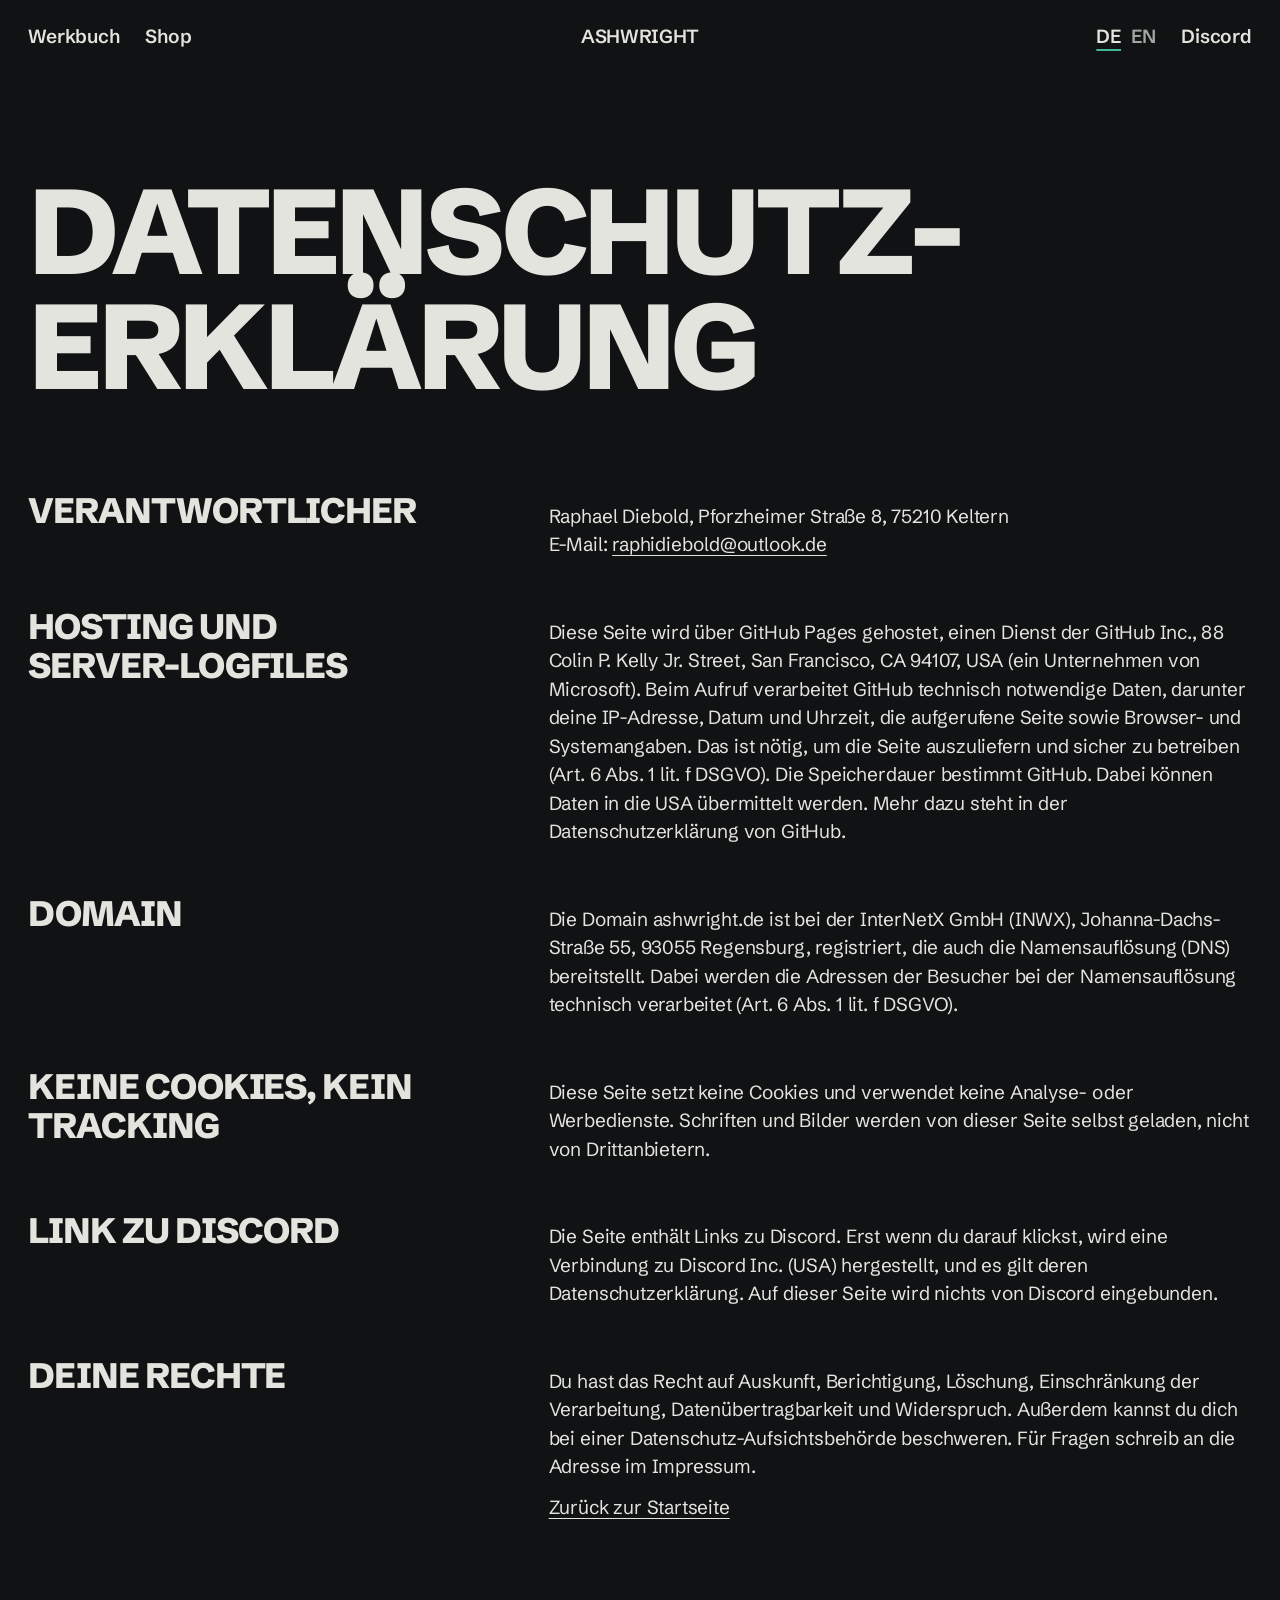
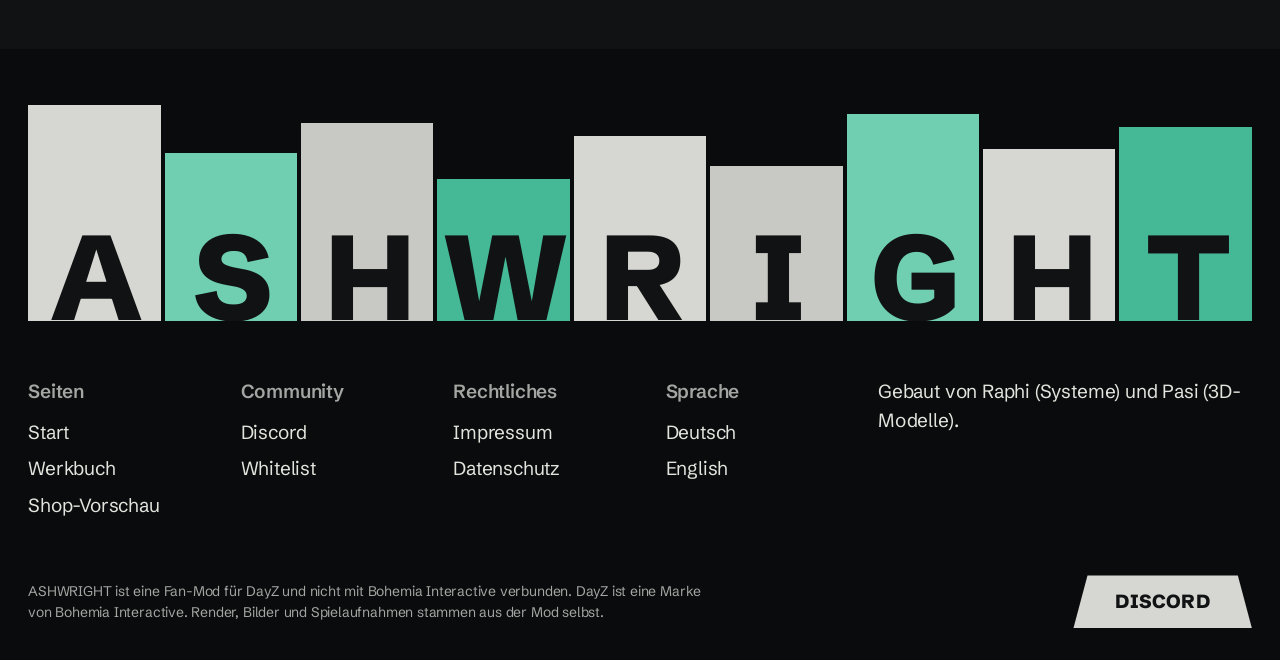
==== commit 7cbd9ba2: "Neues Design v3: dunkler Gaming-Look, Inhalte zur ganzen Mod Startseite neu aufgebaut (taste-skill, " ====
--- a/datenschutz.html
+++ b/datenschutz.html
@@ -10,23 +10,18 @@
 <link rel="canonical" href="https://ashwright.de/datenschutz.html">
 
 
-<link rel="preload" href="fonts/barlow-condensed-latin-800-normal.woff2" as="font" type="font/woff2" crossorigin>
-<link rel="stylesheet" href="home.css?v=20261104d">
-<link rel="stylesheet" href="sub.css?v=20261104d">
+<link rel="preload" href="fonts/schibsted-grotesk-latin-800-normal.woff2" as="font" type="font/woff2" crossorigin>
+<link rel="stylesheet" href="site.css?v=20261105a">
+<link rel="stylesheet" href="sub3.css?v=20261105a">
+<script>document.documentElement.classList.add('js')</script>
 
 </head>
-<body class="sub">
+<body class="pg">
 <a class="skip" href="#main">Zum Inhalt</a>
-<header class="bar"><div class="wrap">
-  <a class="brand" href="./"><svg width="22" height="22" viewBox="0 0 22 22" aria-hidden="true"><path d="M11 1 L21 21 L1 21 Z" fill="#E8742C"/></svg><span class="h">ASHWRIGHT</span></a>
-  <nav aria-label="Hauptmenü">
-    <a class="lb lk" href="werkbuch.html">Werkbuch</a>
-    <a class="lb lk" href="shop.html">Shop</a>
-    <div class="langsw" role="group" aria-label="Sprache">
-      <a class="lb" href="datenschutz.html" hreflang="de" lang="de" aria-current="true">DE</a><a class="lb" href="en.html" hreflang="en" lang="en">EN</a>
-    </div>
-    <a class="btn btn-p" href="./#whitelist">Whitelist</a>
-  </nav>
+<header class="top"><div class="wrap">
+  <nav class="l" aria-label="Hauptmenü"><a href="werkbuch.html">Werkbuch</a><a href="shop.html">Shop</a></nav>
+  <a class="mark" href="./">ASHWRIGHT</a>
+  <nav class="r" aria-label="Sprache"><span class="lang"><a href="datenschutz.html" hreflang="de" lang="de" aria-current="true">DE</a><a href="en.html" hreflang="en" lang="en">EN</a></span><a href="https://discord.gg/mjJFGwnTns">Discord</a></nav>
 </div></header>
 <main id="main">
 
@@ -48,16 +43,22 @@
 </div>
 </main>
 <footer class="foot"><div class="wrap">
+  <div class="blocks" role="img" aria-label="ASHWRIGHT"><span style="--h:100%;--c:var(--light)">A</span><span style="--h:78%;--c:var(--p5)">S</span><span style="--h:92%;--c:var(--light-2)">H</span><span style="--h:66%;--c:var(--acc)">W</span><span style="--h:86%;--c:var(--light)">R</span><span style="--h:72%;--c:var(--light-2)">I</span><span style="--h:96%;--c:var(--p5)">G</span><span style="--h:80%;--c:var(--light)">H</span><span style="--h:90%;--c:var(--acc)">T</span></div>
   <div class="cols">
-    <div class="about"><a class="brand" href="./"><svg width="30" height="30" viewBox="0 0 22 22" aria-hidden="true"><path d="M11 1 L21 21 L1 21 Z" fill="#E8742C"/></svg><span class="h">ASHWRIGHT</span></a><p>DayZ-Mod für Handwerk und Basebau nach dem Zusammenbruch. Gebaut von Raphi (Systeme) und Pasi (3D-Modelle).</p></div>
-    <nav aria-label="Seiten"><span class="lb">Seiten</span><a href="./">Start</a><a href="werkbuch.html">Werkbuch</a><a href="shop.html">Shop-Vorschau</a><a href="./#whitelist">Whitelist</a></nav>
-    <nav aria-label="Community"><span class="lb">Community</span><a href="https://discord.gg/mjJFGwnTns">Discord</a><a href="impressum.html">Impressum</a><a href="datenschutz.html">Datenschutz</a></nav>
+    <nav aria-label="Seiten"><h2>Seiten</h2><a href="./">Start</a><a href="werkbuch.html">Werkbuch</a><a href="shop.html">Shop-Vorschau</a></nav>
+    <nav aria-label="Community"><h2>Community</h2><a href="https://discord.gg/mjJFGwnTns">Discord</a><a href="./#whitelist">Whitelist</a></nav>
+    <nav aria-label="Rechtliches"><h2>Rechtliches</h2><a href="impressum.html">Impressum</a><a href="datenschutz.html">Datenschutz</a></nav>
+    <nav aria-label="Sprache"><h2>Sprache</h2><a href="datenschutz.html" hreflang="de" lang="de">Deutsch</a><a href="en.html" hreflang="en" lang="en">English</a></nav>
+    <div class="who"><p>Gebaut von Raphi (Systeme) und Pasi (3D-Modelle).</p></div>
   </div>
-  <p class="fine">ASHWRIGHT ist eine Fan-Mod für DayZ und nicht mit Bohemia Interactive verbunden. DayZ ist eine Marke von Bohemia Interactive. Render und Bilder stammen aus den selbst gebauten Mod-Modellen.</p>
+  <div class="last"><p class="fine">ASHWRIGHT ist eine Fan-Mod für DayZ und nicht mit Bohemia Interactive verbunden. DayZ ist eine Marke von Bohemia Interactive. Render, Bilder und Spielaufnahmen stammen aus der Mod selbst.</p><a class="btn light" href="https://discord.gg/mjJFGwnTns">Discord</a></div>
 </div></footer>
 <script>
-(function(){var els=document.querySelectorAll('.rv');if(!('IntersectionObserver' in window)){els.forEach(function(e){e.classList.add('in')});return}
-var io=new IntersectionObserver(function(en){en.forEach(function(x){if(x.isIntersecting){x.target.classList.add('in');io.unobserve(x.target)}})},{rootMargin:'0px 0px -8% 0px'});els.forEach(function(e){io.observe(e)});
+(function(){[].forEach.call(document.querySelectorAll('.page-head h1, .page-head p, .page-head figure, .chapter > *, .price-list li, .fair, ol.chain li, .legal > *, .rank > div, .jobs .job'),function(el,i){el.classList.add('rv');el.style.setProperty('--d',i%4)});
+var rv=[].slice.call(document.querySelectorAll('.rv')),tick=false;
+function check(){tick=false;var lim=innerHeight*0.92;rv=rv.filter(function(el){if(el.getBoundingClientRect().top<lim){el.classList.add('in');return false}return true})}
+function onS(){if(!tick){tick=true;requestAnimationFrame(check)}}
+addEventListener('scroll',onS,{passive:true});addEventListener('resize',onS);check();
 var toc=document.querySelectorAll('.toc a');if(toc.length){var map={};toc.forEach(function(a){map[a.getAttribute('href').slice(1)]=a});
 var so=new IntersectionObserver(function(en){en.forEach(function(x){if(x.isIntersecting){toc.forEach(function(a){a.classList.remove('on')});var a=map[x.target.id];if(a)a.classList.add('on')}})},{rootMargin:'-20% 0px -70% 0px'});
 document.querySelectorAll('.chapter').forEach(function(c){so.observe(c)})}})();
--- a/site.css
+++ b/site.css
@@ -0,0 +1,409 @@
+/* ASHWRIGHT – Seite v3.1 (taste-skill, Richtung „One motif“, dunkle Gaming-Fassung).
+   Das eine Motiv: der Querschnitt eines Barrens, ein Trapez. Es ist Reiter, Bildmaske,
+   Knopf-Oberkante, Aufzählungszeichen und Gütestufe. Sonst nur Fläche, Schrift und Spielbilder. */
+
+@font-face { font-family: "Schibsted Grotesk"; font-weight: 400; font-display: swap; src: url(fonts/schibsted-grotesk-latin-400-normal.woff2) format("woff2"); }
+@font-face { font-family: "Schibsted Grotesk"; font-weight: 600; font-display: swap; src: url(fonts/schibsted-grotesk-latin-600-normal.woff2) format("woff2"); }
+@font-face { font-family: "Schibsted Grotesk"; font-weight: 800; font-display: swap; src: url(fonts/schibsted-grotesk-latin-800-normal.woff2) format("woff2"); }
+
+:root {
+  /* Farben aus dem Spiel: Ruß als Grund, Asche als Schrift, Patina (Grünspan auf Bronze) als Akzent */
+  --bg: #111213;
+  --s1: #1a1c1e;
+  --s2: #232629;
+  --s3: #2e3236;
+  --ink: #e4e4df;
+  --mute: #a3a6a2;
+  --light: #d6d6d2;
+  --light-2: #c8c9c4;
+  --dark: #111213;
+  --mute-on-light: #44474b;
+  --acc: #45b996;
+  --acc-2: #6fcfb0;
+  --acc-ink: #0c1512;
+  --p1: #0f2e27; --p2: #164338; --p3: #1d5e50; --p4: #34957b; --p5: #6fcfb0;
+
+  --step-small: clamp(0.8125rem, 0.79rem + 0.1vw, 0.875rem);
+  --step-body: clamp(1.0625rem, 1rem + 0.25vw, 1.1875rem);
+  --step-sub: clamp(1.5rem, 1.05rem + 1.45vw, 2.25rem);
+  --step-head: clamp(2.5rem, 1.2rem + 4.2vw, 5.25rem);
+  --step-display: clamp(4.25rem, 0.8rem + 11.4vw, 12.5rem);
+
+  --m: clamp(16px, 2.2vw, 32px);
+  --gut: clamp(16px, 2vw, 28px);
+  --gap: clamp(120px, 14vw, 200px);
+  --ch: 14px;                           /* Schräge des Trapezes bei Knöpfen und Reitern */
+  --ease-out: cubic-bezier(.2, .7, .2, 1);
+}
+
+*, *::before, *::after { box-sizing: border-box; }
+html { -webkit-text-size-adjust: 100%; scroll-behavior: smooth; scroll-padding-top: 24px; background: var(--bg); }
+@media (prefers-reduced-motion: reduce) { html { scroll-behavior: auto; } }
+body { margin: 0; background: var(--bg); color: var(--ink); font: 400 var(--step-body)/1.5 "Schibsted Grotesk", system-ui, sans-serif; letter-spacing: -0.01em; }
+img, video { display: block; max-width: 100%; height: auto; }
+a { color: inherit; }
+h1, h2, h3, p, ul, ol, figure, blockquote { margin: 0; }
+ul, ol { padding: 0; list-style: none; }
+::selection { background: var(--acc); color: var(--acc-ink); }
+:focus-visible { outline: 3px solid var(--acc); outline-offset: 3px; }
+.on-light :focus-visible { outline-color: var(--p3); }
+.skip { position: absolute; left: var(--m); top: -60px; z-index: 50; background: var(--light); color: var(--dark); padding: 10px 16px; font-weight: 600; }
+.skip:focus { top: 12px; }
+
+.wrap { width: min(100% - 2 * var(--m), 1600px); margin-inline: auto; }
+.grid { display: grid; grid-template-columns: repeat(12, minmax(0, 1fr)); column-gap: var(--gut); }
+.h { font-weight: 800; text-transform: uppercase; letter-spacing: -0.03em; line-height: 0.94; padding-top: 0.06em; }
+h2.h { font-size: var(--step-head); text-wrap: balance; }
+
+/* Knopf: flach, eine Farbe, oben die Schräge des Barrens */
+.btn { display: inline-flex; align-items: center; justify-content: center; min-height: 56px; padding: 12px calc(28px + var(--ch)); background: var(--acc); color: var(--acc-ink);
+  font-weight: 800; text-transform: uppercase; letter-spacing: 0.01em; text-decoration: none; clip-path: polygon(var(--ch) 0, calc(100% - var(--ch)) 0, 100% 100%, 0 100%);
+  transition: transform 180ms var(--ease-out), background-color 180ms; }
+.btn:hover { background: var(--acc-2); transform: translateY(-3px); }
+.btn:active { transform: translateY(1px); }
+.btn.light { background: var(--light); color: var(--dark); }
+.btn.light:hover { background: #fff; }
+.btn.dark { background: var(--dark); color: var(--ink); }
+.btn.dark:hover { background: var(--s3); }
+
+/* ---------- Kopf ---------- */
+.top { position: absolute; inset: 0 0 auto; z-index: 5; color: var(--ink); }
+.top .wrap { display: grid; grid-template-columns: 1fr auto 1fr; align-items: center; min-height: 72px; gap: 16px; }
+.top nav { display: flex; gap: clamp(14px, 2vw, 28px); align-items: center; }
+.top nav.r { justify-content: flex-end; }
+.top a { text-decoration: none; font-weight: 600; }
+.top nav a:hover, .top nav a[aria-current="page"] { text-decoration: underline; text-underline-offset: 6px; text-decoration-thickness: 2px; text-decoration-color: var(--acc); }
+.mark { font-weight: 800; letter-spacing: -0.02em; font-size: var(--step-body); }
+.lang { display: flex; gap: 10px; }
+.lang a[aria-current] { text-decoration: underline; text-underline-offset: 6px; text-decoration-thickness: 2px; text-decoration-color: var(--acc); }
+.lang a:not([aria-current]) { color: var(--mute); }
+
+/* ---------- Hero: Vollbild-Video, Name, Reiter am unteren Rand ---------- */
+.hero { position: relative; min-height: 100svh; display: flex; flex-direction: column; justify-content: flex-end; overflow: hidden; background: var(--s1); }
+.hero .media, .hero .media img, .hero .media video { position: absolute; inset: 0; width: 100%; height: 100%; object-fit: cover; }
+/* neutrale Abdunklung unter der Schrift (die eine erlaubte Ausnahme) */
+.hero .scrim { position: absolute; inset: 0; background: linear-gradient(180deg, rgba(10,11,12,.55) 0%, rgba(10,11,12,0) 22%, rgba(10,11,12,0) 42%, rgba(10,11,12,.86) 100%); } /* taste-skill-ignore */
+.hero-in { position: relative; padding-bottom: calc(var(--tab, 52px) + clamp(40px, 6vh, 72px)); display: grid; grid-template-columns: minmax(0, 1fr) auto; gap: 24px 40px; align-items: end; }
+.hero h1 { grid-column: 1 / -1; font-size: var(--step-display); line-height: 0.9; letter-spacing: -0.035em; margin-left: -0.04em; padding-bottom: 0.02em; }
+.hero-in p.lead { max-width: 44ch; font-size: max(1.125rem, var(--step-body)); }
+.hero .cta { display: flex; flex-wrap: wrap; gap: 12px; justify-content: flex-end; }
+.hero .vcap { position: absolute; right: var(--m); top: 84px; font-size: var(--step-small); color: var(--ink); }
+.tabs-row { position: absolute; left: 0; right: 0; bottom: 0; display: flex; gap: 6px; padding-inline: var(--m); --tab: 52px; }
+.tab { display: flex; align-items: center; height: var(--tab); padding: 0 calc(24px + var(--ch)); background: var(--bg); color: var(--ink); font-weight: 800; text-transform: uppercase; letter-spacing: 0.01em;
+  text-decoration: none; white-space: nowrap; clip-path: polygon(var(--ch) 0, calc(100% - var(--ch)) 0, 100% 100%, 0 100%); transition: transform 200ms var(--ease-out), background-color 200ms; transform: translateY(8px); }
+.tab:hover, .tab:focus-visible { transform: translateY(0); background: var(--s2); }
+.tab.go { margin-left: auto; background: var(--acc); color: var(--acc-ink); }
+.tab.go:hover { background: var(--acc-2); }
+@media (prefers-reduced-motion: no-preference) {
+  .js .hero-in > * { animation: rise 760ms var(--ease-out) both; animation-delay: calc(var(--d, 0) * 90ms); }
+  .js .tab { animation: tabin 700ms var(--ease-out) both; animation-delay: calc(300ms + var(--i) * 80ms); }
+  @keyframes rise { from { transform: translateY(40px); opacity: 0; } to { transform: none; opacity: 1; } }
+  @keyframes tabin { from { transform: translateY(100%); } to { transform: translateY(8px); } }
+}
+
+/* ---------- Aussage mit Bildern in der Zeile ---------- */
+.statement { padding: clamp(96px, 18vh, 200px) 0; }
+.statement p { width: min(100%, 66%); margin-inline: auto; text-align: center; font-size: var(--step-sub); font-weight: 600; letter-spacing: -0.03em; line-height: 1.22; text-wrap: balance; }
+.inl { display: inline-block; width: 1.3em; height: 0.85em; vertical-align: -0.1em; margin: 0 0.12em; background: var(--s3); overflow: hidden;
+  clip-path: polygon(0.18em 0, calc(100% - 0.18em) 0, 100% 100%, 0 100%); }
+.inl img { width: 100%; height: 100%; object-fit: cover; }
+.inl.cut img { object-fit: contain; padding: 0.06em 0.1em 0; }
+
+/* ---------- Insel: Vollbild-Öffner + Liste mit Vorschau ---------- */
+.isle-open { position: relative; min-height: 86svh; display: flex; align-items: flex-end; overflow: hidden; }
+.isle-open > img { position: absolute; inset: 0; width: 100%; height: 100%; object-fit: cover; }
+.isle-open .scrim { position: absolute; inset: 0; background: linear-gradient(180deg, rgba(10,11,12,0) 35%, rgba(10,11,12,.9) 100%); } /* taste-skill-ignore */
+.isle-open .wrap { position: relative; padding-bottom: 56px; display: grid; grid-template-columns: minmax(0, 7fr) minmax(0, 5fr); gap: 24px var(--gut); align-items: end; }
+.isle-open blockquote { font-size: var(--step-sub); font-weight: 600; letter-spacing: -0.03em; line-height: 1.15; }
+.isle-open .cap { position: absolute; right: var(--m); top: 24px; font-size: var(--step-small); }
+@media (prefers-reduced-motion: no-preference) { .isle-open > img { animation: drift 14s ease-out both; } }
+.isle { padding: 72px 0 var(--gap); }
+.isle .two { margin-bottom: 56px; }
+.isle .two p { grid-column: span 6; max-width: 58ch; }
+.finds { display: flex; gap: 8px; overflow-x: auto; scroll-snap-type: x mandatory; padding-bottom: 16px; scrollbar-color: var(--s3) transparent; }
+.finds figure { flex: 0 0 clamp(240px, 24vw, 360px); scroll-snap-align: start; }
+.finds .fm { position: relative; aspect-ratio: 4 / 5; overflow: hidden; clip-path: polygon(6% 0, 94% 0, 100% 100%, 0 100%); background: var(--s1); }
+.finds .fm > * { position: absolute; inset: 0; }
+.finds figcaption { margin-top: 10px; font-size: var(--step-small); color: var(--mute); }
+.finds .fm img, .finds .fm video { transition: transform 600ms var(--ease-out); }
+.finds figure:hover .fm img, .finds figure:hover .fm video { transform: scale(1.04); }
+.index { position: relative; display: grid; grid-template-columns: minmax(0, 7fr) minmax(0, 5fr); gap: var(--gut); align-items: start; }
+.index ul { display: grid; }
+.index li button { display: grid; grid-template-columns: minmax(0, 1fr) auto; gap: 6px 20px; align-items: baseline; width: 100%; padding: 18px 0; border: 0; background: none; color: inherit; font: inherit; text-align: left; cursor: pointer; transition: opacity 240ms, transform 240ms var(--ease-out); }
+.index li .t { font-size: var(--step-sub); font-weight: 800; text-transform: uppercase; letter-spacing: -0.02em; line-height: 1.05; transition: color 240ms; }
+.index li .d { grid-column: 1 / -1; max-width: 60ch; color: var(--mute); }
+.index li button.on .d { color: var(--ink); }
+.k, .stt { display: inline-flex; align-items: center; gap: 8px; font-size: var(--step-body); white-space: nowrap; color: var(--mute); }
+.k::before, .stt::before { content: ""; width: 20px; height: 10px; background: currentColor; clip-path: polygon(3px 0, calc(100% - 3px) 0, 100% 100%, 0 100%); }
+.st-test { color: var(--acc); } .st-start { color: var(--light); } .st-later { color: var(--mute); }
+.index ul:has(button:hover, button:focus-visible) button:not(:hover, :focus-visible) { opacity: 0.4; }
+.index li button:hover { transform: translateX(10px); }
+.index li button.on .t { color: var(--acc); }
+.frame { position: sticky; top: 24px; }
+.frame .fr { position: relative; aspect-ratio: 4 / 3; clip-path: polygon(7% 0, 93% 0, 100% 100%, 0 100%); background: var(--s2); cursor: pointer; }
+.frame .fr > * { position: absolute; inset: 0; opacity: 0; transition: opacity 600ms ease; }
+.frame .fr > .on { opacity: 1; }
+.frame .fr img, .frame .fr video, .plate .sq img, .plate .sq video, .finds .fm img, .finds .fm video { width: 100%; height: 100%; object-fit: cover; }
+.frame .fr > .cut, .finds .fm.cut { background: var(--s2); }
+.frame .fr > .cut img, .finds .fm.cut img { object-fit: contain; padding: 8% 12% 4%; }
+.frame p { margin-top: 14px; font-size: var(--step-small); color: var(--mute); }
+@media (prefers-reduced-motion: no-preference) { .frame .fr > .on img { animation: drift 9s ease-out both; } @keyframes drift { from { transform: scale(1.06); } to { transform: none; } } }
+
+/* ---------- Handwerk: Kette als Akkordeon ---------- */
+.sec { padding-bottom: var(--gap); }
+.intro2 { align-items: start; margin-bottom: 64px; }
+.intro2 > h2 { grid-column: 1 / span 6; }
+.intro2 > .col { grid-column: 7 / span 6; display: grid; gap: 32px; }
+.acc { display: flex; height: 560px; }
+.stage { position: relative; flex: 1 1 0; min-width: 0; background: var(--c); color: var(--t); transition: flex-grow 450ms var(--ease-out); overflow: hidden; }
+.stage:has(input:checked) { flex-grow: 7.5; }
+.stage input { position: absolute; opacity: 0; pointer-events: none; }
+.stage label { position: absolute; inset: 0; cursor: pointer; }
+.stage .nm { position: absolute; left: 22px; bottom: 22px; transform: rotate(-90deg); transform-origin: left bottom; translate: 1.1em 0; white-space: nowrap; font-size: var(--step-sub); font-weight: 800; text-transform: uppercase; letter-spacing: -0.02em; }
+.stage:has(input:checked) .nm { opacity: 0; }
+.stage:has(input:focus-visible) { outline: 3px solid var(--acc-2); outline-offset: -6px; }
+.stage .body { position: absolute; inset: 0; display: grid; grid-template-columns: minmax(0, 1fr) minmax(0, 1fr); gap: 32px; padding: 32px; opacity: 0; visibility: hidden; transition: opacity 300ms; }
+.stage:has(input:checked) .body { opacity: 1; visibility: visible; transition-delay: 200ms; }
+.stage .body > div { display: flex; flex-direction: column; justify-content: space-between; min-width: 0; }
+.stage h3 { font-size: var(--step-head); font-weight: 800; text-transform: uppercase; letter-spacing: -0.03em; line-height: 0.9; }
+.stage p { max-width: 36ch; }
+.stage .ph { align-self: stretch; min-height: 0; clip-path: polygon(8% 0, 92% 0, 100% 100%, 0 100%); background: var(--s1); }
+.stage .ph img { width: 100%; height: 100%; object-fit: cover; }
+.stage .ph.cut { background: transparent; clip-path: none; }
+.stage .ph.cut img { object-fit: contain; padding: 4% 6%; }
+.stage .body > div > div { display: grid; gap: 14px; }
+.stage .stt { color: inherit; opacity: 0.9; }
+
+/* Güte-Wähler (das eine, was man auf der Seite ausprobiert) */
+.grade { background: var(--s1); padding: 24px; }
+.grade fieldset { border: 0; margin: 0; padding: 0; }
+.grade legend { font-weight: 600; padding: 0; margin-bottom: 14px; }
+.grade .opts { display: flex; flex-wrap: wrap; gap: 8px; }
+.grade .opts label { position: relative; cursor: pointer; }
+.grade .opts input { position: absolute; opacity: 0; }
+.grade .opts span { display: block; padding: 9px calc(14px + 8px); background: var(--s3); font-weight: 600; clip-path: polygon(8px 0, calc(100% - 8px) 0, 100% 100%, 0 100%); transition: background-color 160ms, transform 160ms var(--ease-out); }
+.grade .opts label:hover span { transform: translateY(-2px); }
+.grade .opts input:checked + span { background: var(--acc); color: var(--acc-ink); }
+.grade .opts input:focus-visible + span { outline: 3px solid var(--acc-2); outline-offset: 2px; }
+.grade .outs { margin-top: 22px; }
+.grade .out { display: none; grid-template-columns: 120px minmax(0, 1fr); gap: 20px; align-items: center; }
+.grade:has(#g1:checked) .o1, .grade:has(#g2:checked) .o2, .grade:has(#g3:checked) .o3, .grade:has(#g4:checked) .o4, .grade:has(#g5:checked) .o5 { display: grid; }
+.grade .out img { width: 120px; height: auto; }
+.grade .out b { display: block; font-size: var(--step-sub); text-transform: uppercase; letter-spacing: -0.02em; line-height: 1.1; }
+.pips { display: flex; gap: 4px; margin: 8px 0; }
+.pips i { width: 26px; height: 12px; background: var(--s3); clip-path: polygon(4px 0, calc(100% - 4px) 0, 100% 100%, 0 100%); }
+.pips i.f { background: var(--acc); }
+@media (prefers-reduced-motion: no-preference) { .grade .out { animation: fadein 260ms ease both; } @keyframes fadein { from { opacity: 0; } } }
+@supports not selector(:has(*)) { .grade .out { display: grid; margin-bottom: 14px; } .grade .opts { display: none; } }
+
+/* ---------- Bauen: quadratische Tafel, wenig Text ---------- */
+.field { background: var(--s1); }
+.plate { display: grid; grid-template-columns: 1fr 1fr; min-height: 88svh; }
+.plate .pic { padding: 40px; display: flex; flex-direction: column; justify-content: center; }
+.plate .sq { position: relative; aspect-ratio: 1; clip-path: polygon(7% 0, 93% 0, 100% 100%, 0 100%); background: var(--s2); }
+.plate .sq > * { position: absolute; inset: 0; opacity: 0; transition: opacity 500ms; }
+.plate .cap { margin-top: 12px; font-size: var(--step-small); color: var(--mute); }
+.plate .cap span { display: none; }
+.plate .txt { padding: 40px 40px 40px 0; display: flex; flex-direction: column; justify-content: space-between; gap: 48px; }
+.plate .tabs { display: flex; gap: 28px; }
+.plate .tabs input { position: absolute; opacity: 0; }
+.plate .tabs label { cursor: pointer; font-weight: 800; text-transform: uppercase; color: var(--mute); padding-bottom: 4px; transition: color 160ms; }
+.plate .tabs label:hover { color: var(--ink); }
+.plate .tabs input:checked + label { color: var(--ink); text-decoration: underline; text-underline-offset: 8px; text-decoration-thickness: 3px; text-decoration-color: var(--acc); }
+.plate .tabs input:focus-visible + label { outline: 3px solid var(--acc); outline-offset: 4px; }
+.plate:has(#b1:checked) .sq .i1, .plate:has(#b2:checked) .sq .i2, .plate:has(#b3:checked) .sq .i3, .plate:has(#b4:checked) .sq .i4 { opacity: 1; }
+.plate:has(#b1:checked) .cap .c1, .plate:has(#b2:checked) .cap .c2, .plate:has(#b3:checked) .cap .c3, .plate:has(#b4:checked) .cap .c4 { display: inline; }
+@supports not selector(:has(*)) { .plate .sq .i1 { opacity: 1; } .plate .cap .c1 { display: inline; } }
+.plate h2 { margin-bottom: 48px; }
+.plate .txt p { max-width: 34ch; }
+.plate .txt p + p { margin-top: 16px; color: var(--mute); }
+.cells { display: grid; grid-template-columns: 1fr 1fr; gap: 8px; }
+.cells a { display: flex; align-items: center; min-height: 72px; padding: 0 24px; font-weight: 800; text-transform: uppercase; text-decoration: none; transition: transform 180ms var(--ease-out), background-color 180ms; }
+.cells a:hover { transform: translateY(-3px); }
+.cells .c-a { background: var(--light); color: var(--dark); }
+.cells .c-a:hover { background: #fff; }
+.cells .c-b { background: var(--s3); color: var(--ink); }
+.cells .c-b:hover { background: #3a3f44; }
+
+/* ---------- Berufe: zweispaltige Liste, Barren als Aufzählungszeichen ---------- */
+#berufe { padding-top: var(--gap); padding-bottom: var(--gap); }
+.jobs-top { align-items: end; }
+.jobs-top h2 { grid-column: 1 / span 6; }
+.jobs-top p { grid-column: 7 / span 5; }
+.cat { margin-top: 96px; }
+.cat-h { display: flex; justify-content: space-between; align-items: baseline; gap: 16px; margin-bottom: 40px; }
+.cat-h h3 { font-size: var(--step-sub); font-weight: 800; text-transform: uppercase; letter-spacing: -0.02em; }
+.cat-h span { color: var(--mute); }
+.cat ul { display: grid; grid-template-columns: 1fr 1fr; gap: 36px 64px; }
+.cat li { display: grid; grid-template-columns: 34px minmax(0, 1fr); gap: 0 18px; align-items: start; }
+.cat li::before { content: ""; width: 34px; height: 15px; margin-top: 0.3em; background: var(--acc); clip-path: polygon(5px 0, calc(100% - 5px) 0, 100% 100%, 0 100%); }
+.cat li b { display: block; font-weight: 600; }
+.cat li p { max-width: 44ch; }
+.groups { display: grid; grid-template-columns: repeat(4, minmax(0, 1fr)); gap: 40px var(--gut); margin-top: 72px; }
+.grp h3 { font-size: var(--step-sub); font-weight: 800; text-transform: uppercase; letter-spacing: -0.02em; margin-bottom: 20px; }
+.grp ul { display: grid; gap: 10px; }
+.grp li { display: grid; grid-template-columns: 30px minmax(0, 1fr); gap: 0 14px; }
+.grp li::before { content: ""; width: 30px; height: 13px; margin-top: 0.35em; background: var(--acc); clip-path: polygon(4px 0, calc(100% - 4px) 0, 100% 100%, 0 100%); }
+.jobs-cta { margin-top: 72px; }
+
+/* ---------- Was drin ist ---------- */
+.road .lists { row-gap: 48px; }
+.road .now { grid-column: 1 / span 7; background: var(--s1); padding: clamp(24px, 3vw, 40px); }
+.road .later { grid-column: 8 / span 5; padding: clamp(24px, 3vw, 40px) 0; }
+.road h3 { font-size: var(--step-sub); font-weight: 800; text-transform: uppercase; letter-spacing: -0.02em; margin-bottom: 24px; }
+.road ul { display: grid; gap: 14px; }
+.road li { display: grid; grid-template-columns: 30px minmax(0, 1fr); gap: 0 14px; }
+.road li::before { content: ""; width: 30px; height: 13px; margin-top: 0.35em; background: var(--acc); clip-path: polygon(4px 0, calc(100% - 4px) 0, 100% 100%, 0 100%); }
+.road .later li { color: var(--mute); }
+.road .later li::before { background: var(--s3); }
+
+/* ---------- Whitelist: Aktions-Kachel auf einem Spielbild ---------- */
+.wl { position: relative; padding: clamp(96px, 12vw, 180px) 0; overflow: hidden; }
+.wl > img { position: absolute; inset: 0; width: 100%; height: 100%; object-fit: cover; }
+.wl .t-main { position: relative; width: min(100%, 760px); background: var(--acc); color: var(--acc-ink); padding: clamp(28px, 4vw, 48px); display: flex; flex-direction: column; gap: 20px; }
+.wl .t-main p { max-width: 58ch; }
+.wl .t-main .btn { align-self: flex-start; margin-top: 8px; }
+.wl .cap { position: absolute; right: var(--m); top: 16px; font-size: var(--step-small); }
+
+/* ---------- Unterstützen: zwei Felder ---------- */
+.plans { display: grid; grid-template-columns: minmax(0, 5fr) minmax(0, 7fr); }
+.plan { min-height: 76svh; padding: 40px; display: flex; flex-direction: column; gap: 24px; }
+.plan.a { background: var(--s2); }
+.plan.b { background: var(--light); color: var(--dark); }
+.plan h2 { font-size: var(--step-head); }
+@media (min-width: 961px) { .plan.a h2 { font-size: min(var(--step-head), 4.4vw); } }
+.plan .who { font-size: var(--step-sub); font-weight: 600; letter-spacing: -0.03em; line-height: 1.12; max-width: 22ch; }
+.plan .inc { max-width: 52ch; }
+.plan .foot2 { margin-top: auto; display: flex; flex-wrap: wrap; justify-content: space-between; align-items: flex-end; gap: 20px; }
+.plan .price { font-size: var(--step-display); font-weight: 800; letter-spacing: -0.045em; line-height: 0.8; }
+.plan .price.soon { font-size: var(--step-head); text-transform: uppercase; margin-bottom: 12px; }
+.plan .rules { font-size: var(--step-small); color: var(--mute); }
+
+/* ---------- Fragen ---------- */
+.faq { padding-top: var(--gap); align-items: start; }
+.faq h2 { grid-column: 1 / span 4; }
+.faq .list { grid-column: 5 / span 8; display: grid; gap: 8px; }
+.faq details { background: var(--s1); transition: background-color 200ms; }
+.faq summary { display: flex; justify-content: space-between; align-items: center; gap: 20px; min-height: 72px; padding: 16px 24px; cursor: pointer; list-style: none; font-weight: 600; font-size: var(--step-body); }
+.faq summary::-webkit-details-marker { display: none; }
+.faq summary:hover { background: var(--s2); }
+.faq .pm { position: relative; flex: none; width: 16px; height: 16px; }
+.faq .pm::before, .faq .pm::after { content: ""; position: absolute; left: 0; top: 6.5px; width: 16px; height: 3px; background: currentColor; transition: transform 220ms var(--ease-out); }
+.faq .pm::after { transform: rotate(90deg); }
+.faq details[open] { background: var(--acc); color: var(--acc-ink); }
+.faq details[open] summary:hover { background: transparent; }
+.faq details[open] .pm::after { transform: rotate(0deg); }
+.faq details p { padding: 0 24px 24px; max-width: 52ch; }
+
+/* ---------- Fuß: Name aus Blöcken ---------- */
+.foot { background: #0a0b0c; color: var(--ink); margin-top: 104px; padding: 56px 0 32px; }
+.blocks { display: flex; gap: 4px; align-items: flex-end; height: clamp(150px, 24svh, 250px); }
+.blocks span { flex: 1 1 0; height: var(--h); min-width: 0; background: var(--c); color: var(--dark); display: flex; align-items: flex-end; justify-content: center; overflow: hidden;
+  font-size: clamp(2.6rem, 9.4vw, 9.5rem); font-weight: 800; line-height: 0.74; letter-spacing: -0.04em; }
+.foot .cols { display: grid; grid-template-columns: repeat(4, minmax(0, 1fr)) minmax(0, 2fr); gap: 32px var(--gut); margin-top: 56px; }
+.foot nav { display: grid; gap: 8px; align-content: start; }
+.foot nav h2 { font-size: var(--step-body); font-weight: 600; color: var(--mute); margin-bottom: 4px; }
+.foot nav a { text-decoration: none; width: fit-content; }
+.foot nav a:hover { text-decoration: underline; text-underline-offset: 5px; text-decoration-color: var(--acc); }
+.foot .last { display: flex; flex-wrap: wrap; justify-content: space-between; align-items: center; gap: 20px; margin-top: 56px; }
+.foot .fine { font-size: var(--step-small); color: var(--mute); max-width: 75ch; }
+.foot .btn { min-height: 44px; }
+
+/* ---------- Eintritt der Abschnittsteile ---------- */
+@media (prefers-reduced-motion: no-preference) {
+  .js .rv { opacity: 0; transform: translateY(28px); transition: opacity 640ms ease, transform 760ms var(--ease-out); transition-delay: calc(var(--d, 0) * 75ms); }
+  .js .rv.in { opacity: 1; transform: none; }
+}
+
+/* ---------- Tablet ---------- */
+@media (max-width: 960px) {
+  .intro2 > h2, .intro2 > .col, .jobs-top h2, .jobs-top p { grid-column: 1 / -1; }
+  .intro2 > .col, .jobs-top p { margin-top: 28px; }
+  .hero-in { grid-template-columns: 1fr; }
+  .hero .cta { justify-content: flex-start; }
+  .tabs-row .tab:nth-child(3), .tabs-row .tab:nth-child(4) { display: none; }
+  .isle-open .wrap { grid-template-columns: 1fr; }
+  .groups { grid-template-columns: repeat(2, minmax(0, 1fr)); }
+  .isle .two p, .road .now, .road .later { grid-column: 1 / -1; }
+  .isle .two p + p { margin-top: 20px; }
+  .road .later { padding-top: 0; }
+  .acc { height: 620px; }
+  .stage .body { grid-template-columns: 1fr; grid-template-rows: auto minmax(0, 1fr); }
+  .plate { display: flex; flex-direction: column; min-height: 0; padding-bottom: 48px; }
+  .plate .txt { display: contents; }
+  .plate .txt > div:nth-child(2) { order: 1; padding: 56px 40px 0; }
+  .plate .pic { order: 2; }
+  .plate .tabs { order: 3; padding: 0 40px; }
+  .plate .cells { order: 4; margin: 32px 40px 0; }
+  .plate h2 { margin-bottom: 32px; }
+  .statement p { width: 100%; font-size: clamp(1.5rem, 1rem + 1.6vw, 1.75rem); }
+  .index { grid-template-columns: 1fr 1fr; }
+  .faq h2 { grid-column: 1 / -1; margin-bottom: 32px; }
+  .faq .list { grid-column: 1 / -1; }
+  .plans { grid-template-columns: 1fr; }
+  .plan { min-height: 70svh; }
+  .plan.b { order: -1; }
+  .foot .cols { grid-template-columns: repeat(2, minmax(0, 1fr)); }
+  .foot .who { grid-column: 1 / -1; }
+}
+
+/* ---------- Telefon ---------- */
+@media (max-width: 640px) {
+  .top .wrap { grid-template-columns: 1fr auto; min-height: 60px; }
+  .top nav.l { display: none; }
+  .top .mark { justify-self: start; }
+  .hero { min-height: 92svh; }
+  .hero h1, .plan .price:not(.soon), .blocks span { font-size: 15vw; }
+  .hero .cta .btn { flex: 1 1 100%; }
+  .hero .vcap { top: 64px; }
+  .tabs-row { --tab: 44px; --ch: 10px; gap: 4px; }
+  .tabs-row .tab:not(.go) { display: none; }
+  .tab { padding: 0 calc(16px + var(--ch)); }
+  .tab.go { margin-left: 0; }
+  .statement p { width: 100%; text-align: left; }
+  .isle-open { min-height: 70svh; }
+  .isle-open .cap { top: 16px; }
+  .acc { flex-direction: column; height: auto; }
+  .stage { flex: none; transition: none; }
+  .stage label { position: relative; display: flex; align-items: center; min-height: 64px; padding: 0 20px; }
+  .stage .nm { position: static; transform: none; translate: none; }
+  .stage:has(input:checked) .nm { opacity: 1; }
+  .stage .body { position: static; display: none; padding: 0 20px 24px; gap: 20px; }
+  .stage:has(input:checked) .body { display: grid; }
+  .stage .ph { aspect-ratio: 16 / 10; }
+  .stage h3 { display: none; }
+  .grade .out { grid-template-columns: 84px minmax(0, 1fr); }
+  .grade .out img { width: 84px; }
+  .plate .pic { padding: 24px var(--m) 16px; }
+  .plate .txt > div:nth-child(2) { padding: 48px var(--m) 0; }
+  .plate .tabs { padding: 0 var(--m); }
+  .plate .cells { margin: 28px var(--m) 0; }
+  .cells { grid-template-columns: 1fr; }
+  .cells a { min-height: 60px; }
+  .cat { margin-top: 48px; }
+  .cat ul { grid-template-columns: 1fr; gap: 18px; }
+  .index { grid-template-columns: 1fr; }
+  .index li button { padding: 12px 0; }
+  .index li button:not(.on) .d { display: none; }
+  .plate .tabs { flex-wrap: wrap; gap: 12px 22px; }
+  .statement { padding: 56px 0; }
+  .road .now { padding: 20px; }
+  .groups { gap: 32px 20px; }
+  .grp h3 { font-size: 1.25rem; }
+  .finds figure { flex-basis: 72vw; }
+  .frame { position: static; order: -1; }
+  .wl .t-main .btn { align-self: stretch; }
+  .plan { padding: 28px var(--m) 32px; min-height: 0; }
+  .plan .foot2 { margin-top: 16px; }
+  .plan .foot2 .btn { width: 100%; }
+  :root { --gap: 88px; }
+  .isle { padding-top: 48px; }
+  .statement { padding: 72px 0; }
+  .cat-h { margin-bottom: 20px; }
+  .jobs-cta { margin-top: 48px; }
+  .index li button { padding: 10px 0; }
+  .intro2 { margin-bottom: 40px; }
+  .foot { margin-top: 72px; }
+  .blocks { height: 22svh; min-height: 140px; }
+  .foot .last { flex-direction: column; align-items: flex-start; }
+}
--- a/sub3.css
+++ b/sub3.css
@@ -0,0 +1,117 @@
+/* ASHWRIGHT – Unterseiten v3 (Werkbuch, Shop, Impressum, Datenschutz). Baut auf site.css auf. */
+
+.pg .top { position: relative; background: var(--bg); }
+
+/* Seitenkopf: großer Titel auf dem Asche-Grund */
+.page-head { padding: clamp(64px, 9vw, 128px) 0 clamp(40px, 5vw, 64px); }
+.page-head h1 { font-size: var(--step-display); font-weight: 800; text-transform: uppercase; letter-spacing: -0.035em; line-height: 0.82; text-wrap: balance; max-width: 14ch; }
+.page-head p { margin-top: 32px; max-width: 60ch; font-size: max(1.125rem, var(--step-body)); }
+section.page-head .wrap > p { max-width: 60ch; }
+.page-head .split { display: grid; grid-template-columns: minmax(0, 7fr) minmax(0, 5fr); gap: var(--gut) calc(var(--gut) * 2); align-items: end; }
+.page-head .split .pic { margin: 0; }
+.page-head .split h1 { font-size: clamp(3.5rem, 1rem + 6.2vw, 7.5rem); max-width: none; }
+.band { padding-bottom: var(--gap); }
+.trio { display: grid; grid-template-columns: repeat(3, minmax(0, 1fr)); gap: 8px; }
+.trio img { width: 100%; aspect-ratio: 4 / 3; object-fit: cover; clip-path: polygon(6% 0, 94% 0, 100% 100%, 0 100%); }
+.band .cap { margin-top: 12px; font-size: var(--step-small); color: var(--mute); max-width: 75ch; }
+
+/* ---------- Werkbuch ---------- */
+.book { display: grid; grid-template-columns: minmax(0, 3fr) minmax(0, 9fr); gap: var(--gut) calc(var(--gut) * 2); align-items: start; padding-bottom: var(--gap); }
+.toc { position: sticky; top: 24px; background: var(--s1); padding: 24px; }
+.toc h2 { font-size: var(--step-body); font-weight: 600; margin-bottom: 12px; }
+.toc ol { display: grid; gap: 2px; }
+.toc a { display: block; padding: 6px 0; text-decoration: none; transition: transform 180ms var(--ease-out), color 180ms; }
+.toc a:hover { transform: translateX(6px); }
+.toc a.on { font-weight: 600; text-decoration: underline; text-underline-offset: 6px; text-decoration-thickness: 3px; text-decoration-color: var(--acc); }
+.chapter { padding-top: 24px; }
+.chapter > p, .chapter > .callout, .chapter > .rungs { max-width: 68ch; }
+.chapter + .chapter { margin-top: 96px; }
+.chapter h2 { text-transform: uppercase; font-size: var(--step-head); font-weight: 800; letter-spacing: -0.045em; line-height: 0.95; margin-bottom: 28px; }
+.chapter > p + p { margin-top: 16px; }
+.callout { background: var(--s1); padding: 24px 28px; margin: 32px 0; }
+.callout b { display: block; margin-bottom: 4px; }
+.pic { margin: 36px 0; }
+.pic img { width: 100%; clip-path: polygon(4% 0, 96% 0, 100% 100%, 0 100%); background: var(--s2); }
+.pic figcaption { margin-top: 10px; font-size: var(--step-small); color: var(--mute); }
+
+/* Güteklassen: der Barren als Messbalken */
+.rungs { display: grid; gap: 10px; margin: 28px 0; }
+.rungs li { display: grid; grid-template-columns: 12ch minmax(0, 1fr) 8ch; align-items: center; gap: 16px; font-weight: 600; }
+.rungs li::after { content: ""; grid-column: 2; grid-row: 1; height: 18px; width: calc(var(--w) * 1%); background: var(--acc); clip-path: polygon(6px 0, calc(100% - 6px) 0, 100% 100%, 0 100%); }
+.rungs li small { grid-column: 3; grid-row: 1; font-size: var(--step-body); font-weight: 400; color: var(--mute); text-align: right; }
+.rungs li:nth-child(1) { --w: 20; } .rungs li:nth-child(2) { --w: 40; } .rungs li:nth-child(3) { --w: 60; } .rungs li:nth-child(4) { --w: 80; } .rungs li:nth-child(5) { --w: 100; }
+.scale { margin: 0; }
+
+.rank { display: grid; grid-template-columns: repeat(3, minmax(0, 1fr)); gap: 8px; margin: 32px 0 8px; }
+.rank > div { background: var(--s2); color: var(--ink); padding: 24px; display: grid; gap: 8px; align-content: start; }
+.rank small { font-size: var(--step-body); color: var(--mute); }
+.rank h3 { text-transform: uppercase; font-size: var(--step-sub); font-weight: 800; letter-spacing: -0.03em; line-height: 1.05; }
+
+.cat-h { text-transform: uppercase; font-size: var(--step-sub); font-weight: 800; letter-spacing: -0.03em; margin: 56px 0 20px; }
+.jobs { display: grid; grid-template-columns: 1fr 1fr; gap: 24px 48px; margin-bottom: 8px; }
+.job { display: grid; grid-template-columns: 34px minmax(0, 1fr); gap: 0 16px; }
+.job::before { content: ""; grid-row: 1 / span 2; width: 34px; height: 15px; margin-top: 0.3em; background: var(--acc); clip-path: polygon(5px 0, calc(100% - 5px) 0, 100% 100%, 0 100%); }
+.job h3 { font-size: var(--step-body); font-weight: 600; }
+.chapter > .jobs + p { margin-top: 32px; }
+
+/* ---------- Shop ---------- */
+.board { padding-bottom: var(--gap); }
+.menu { display: grid; grid-template-columns: minmax(0, 7fr) minmax(0, 5fr); gap: calc(var(--gut) * 2); align-items: start; }
+.price-list { display: grid; gap: 40px; }
+.price-list li { transition: transform 200ms var(--ease-out); }
+.price-list li:hover { transform: translateX(6px); }
+.price-list .row { display: flex; flex-wrap: wrap; justify-content: space-between; align-items: baseline; gap: 6px 24px; margin-bottom: 8px; }
+.price-list h3 { text-transform: uppercase; font-size: var(--step-sub); font-weight: 800; letter-spacing: -0.03em; line-height: 1.1; }
+.badge { font-size: var(--step-body); font-weight: 400; letter-spacing: -0.01em; color: var(--mute); margin-left: 0.6em; }
+.pr { font-weight: 600; white-space: nowrap; }
+.price-list p { max-width: 60ch; }
+.fair { position: sticky; top: 24px; background: var(--s2); color: var(--ink); padding: 32px; }
+.fair h3 { text-transform: uppercase; font-size: var(--step-sub); font-weight: 800; letter-spacing: -0.03em; line-height: 1.1; margin-bottom: 16px; }
+.fair ul { display: grid; gap: 10px; }
+.fair li { display: grid; grid-template-columns: 28px minmax(0, 1fr); gap: 12px; }
+.fair li::before { content: ""; width: 28px; height: 12px; margin-top: 0.4em; background: var(--p4); clip-path: polygon(4px 0, calc(100% - 4px) 0, 100% 100%, 0 100%); }
+.fair .note { margin-top: 24px; font-size: var(--step-small); color: var(--mute); }
+
+.sec-head { display: grid; grid-template-columns: minmax(0, 7fr) minmax(0, 5fr); gap: var(--gut); align-items: end; margin-bottom: 40px; }
+.sec-head h2 { text-transform: uppercase; font-size: var(--step-head); font-weight: 800; letter-spacing: -0.045em; line-height: 0.95; }
+.sec-head p { max-width: 52ch; }
+ol.chain { display: grid; grid-template-columns: repeat(3, minmax(0, 1fr)); gap: 8px; }
+ol.chain li { background: var(--p3); color: var(--ink); padding: 28px; min-height: 220px; display: flex; flex-direction: column; gap: 12px; }
+ol.chain li:nth-child(2) { background: var(--p2); }
+ol.chain li:nth-child(3) { background: var(--p1); }
+ol.chain h3 { text-transform: uppercase; font-size: var(--step-sub); font-weight: 800; letter-spacing: -0.03em; line-height: 1.05; }
+.pg main > section:last-child { padding-bottom: 8px; }
+.pg main > section:last-child p.rv { margin-top: 28px; max-width: 52ch; }
+
+/* ---------- Recht ---------- */
+.legal { padding: clamp(64px, 8vw, 120px) 0 24px; display: grid; grid-template-columns: repeat(12, minmax(0, 1fr)); column-gap: var(--gut); align-items: baseline; }
+.legal > h1 { grid-column: 1 / -1; }
+.legal > h2 { grid-column: 1 / span 4; }
+.legal > p { grid-column: 6 / span 7; max-width: 64ch; margin-top: 48px; }
+.legal > p + p { margin-top: 12px; }
+.legal h1 { text-transform: uppercase; font-size: min(var(--step-display), 9.4vw); line-height: 0.88; font-weight: 800; letter-spacing: -0.045em; line-height: 0.95; margin-bottom: 40px; hyphens: manual; }
+.legal h2 { text-transform: uppercase; font-size: var(--step-sub); font-weight: 800; letter-spacing: -0.03em; line-height: 1.1; margin-top: 48px; }
+.legal a { text-underline-offset: 4px; }
+
+@media (max-width: 960px) {
+  .book { grid-template-columns: 1fr; }
+  .toc { position: static; margin-bottom: 48px; }
+  .board { padding-top: 48px; }
+  .legal > h2, .legal > p { grid-column: 1 / -1; }
+  .legal > p { margin-top: 12px; }
+  .toc ol { grid-template-columns: 1fr 1fr; column-gap: 24px; }
+  .menu, .page-head .split { grid-template-columns: 1fr; }
+  .fair { position: static; }
+  .sec-head { grid-template-columns: 1fr; }
+  ol.chain { grid-template-columns: 1fr; }
+  ol.chain li { min-height: 0; }
+}
+@media (max-width: 640px) {
+  .page-head h1, .page-head .split h1 { font-size: 11vw; }
+  .rank { grid-template-columns: 1fr; }
+  .trio { grid-template-columns: 1fr 1fr; }
+  .trio figure:first-child { grid-column: 1 / -1; }
+  .jobs { grid-template-columns: 1fr; gap: 18px; }
+  .rungs li { grid-template-columns: 9ch minmax(0, 1fr) 6ch; gap: 10px; }
+  .fair, .callout { padding: 20px; }
+}
